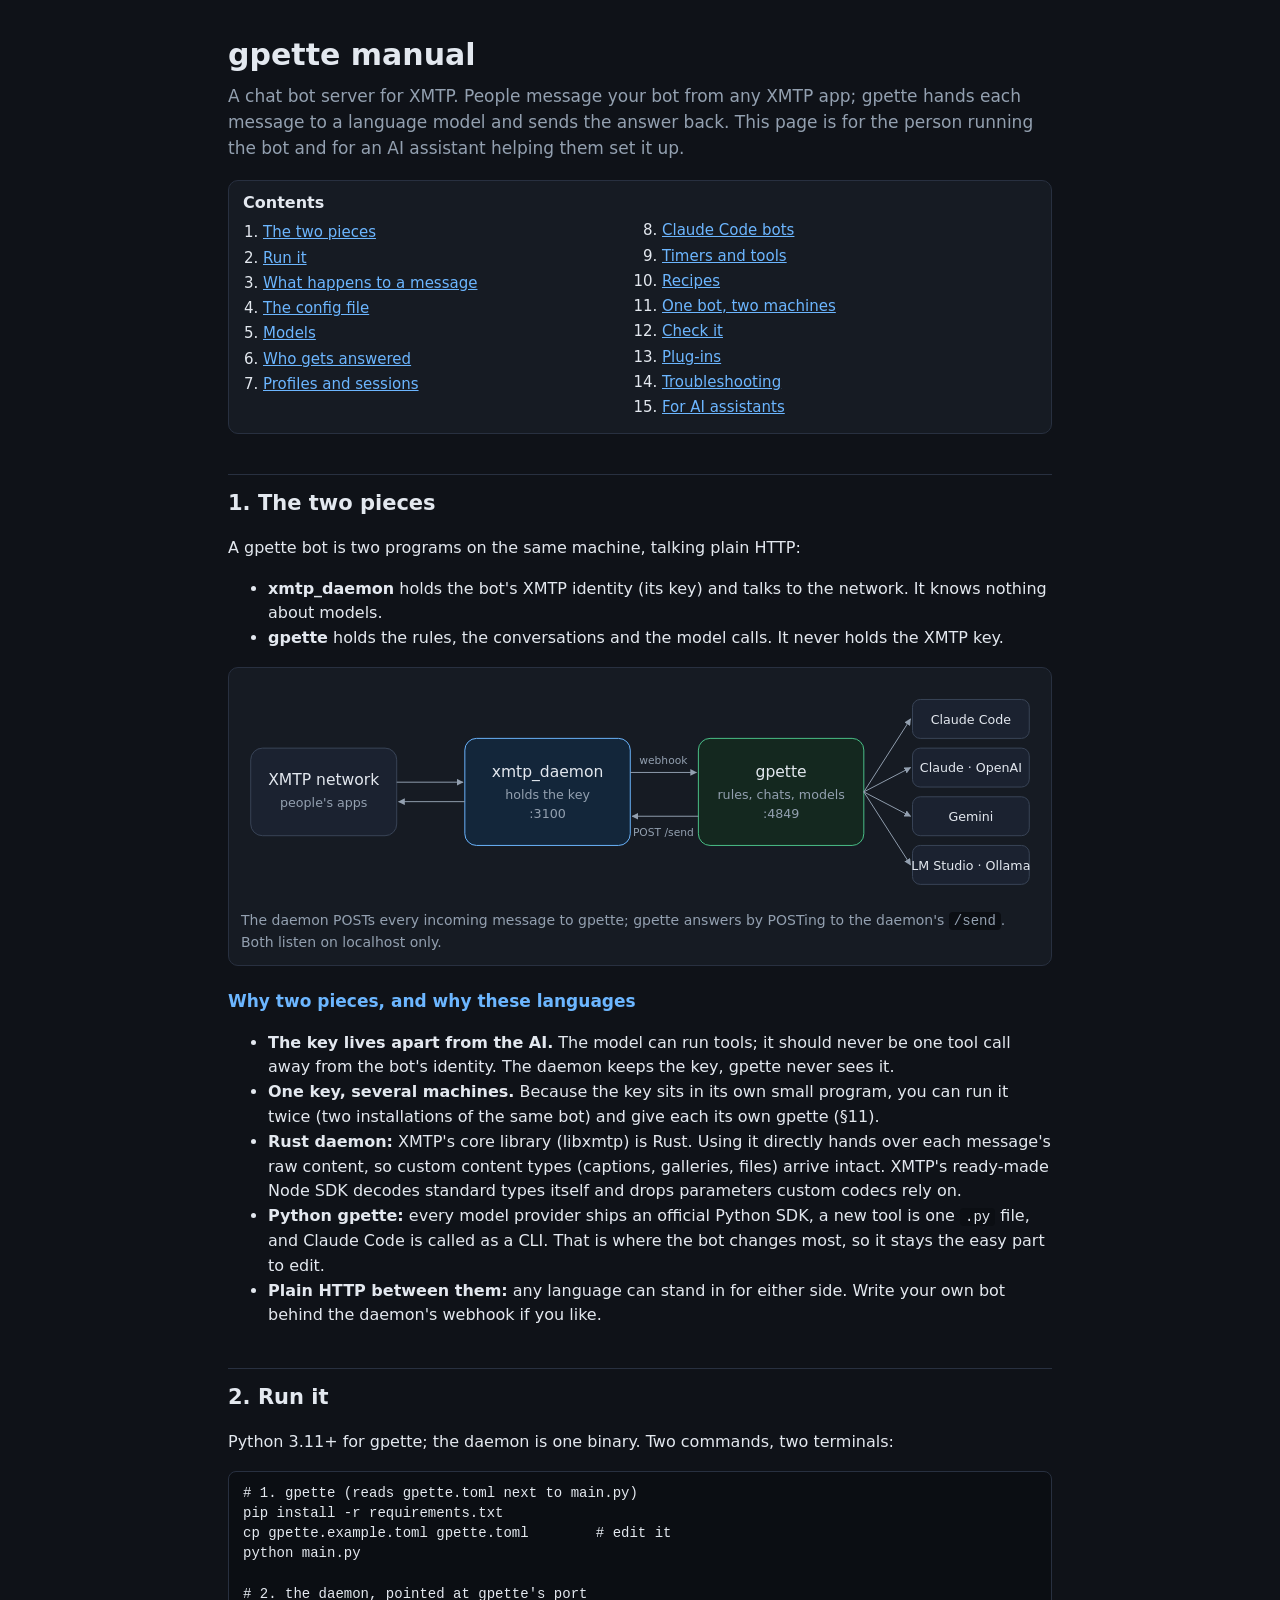
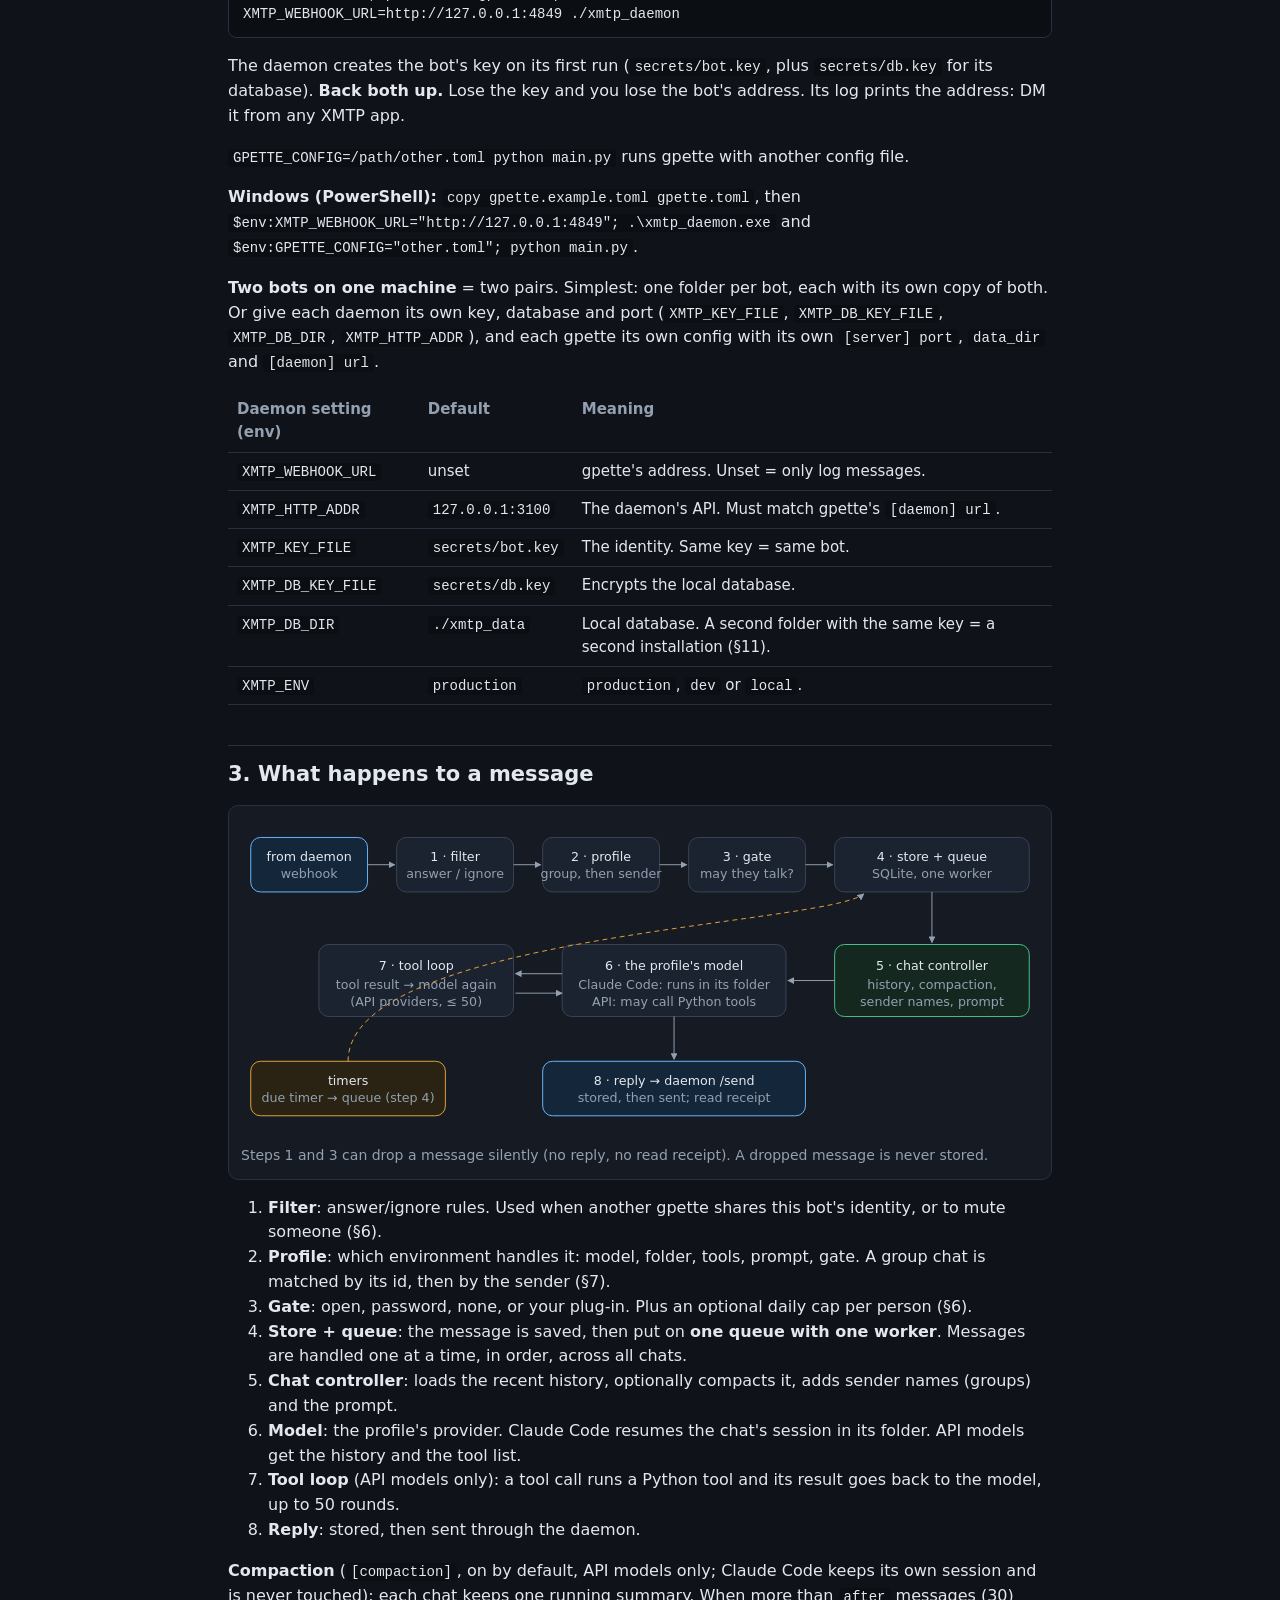
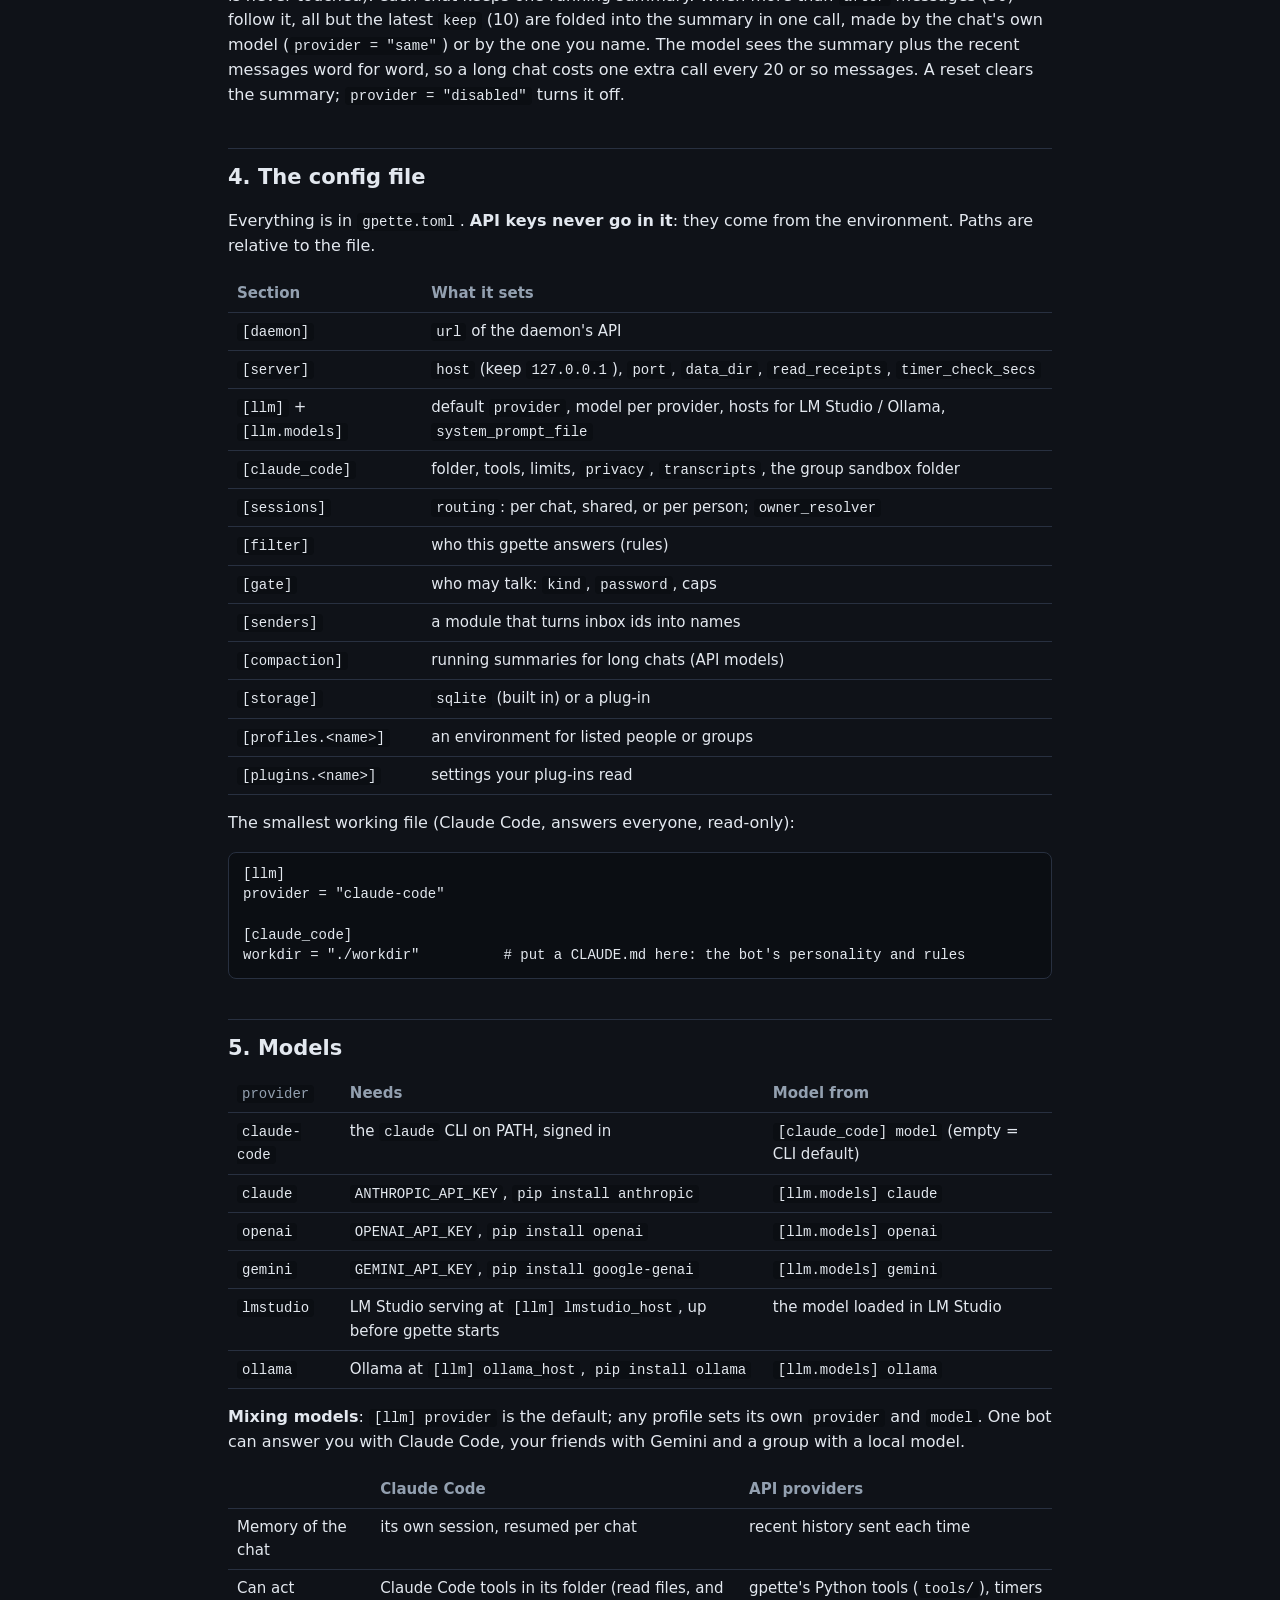
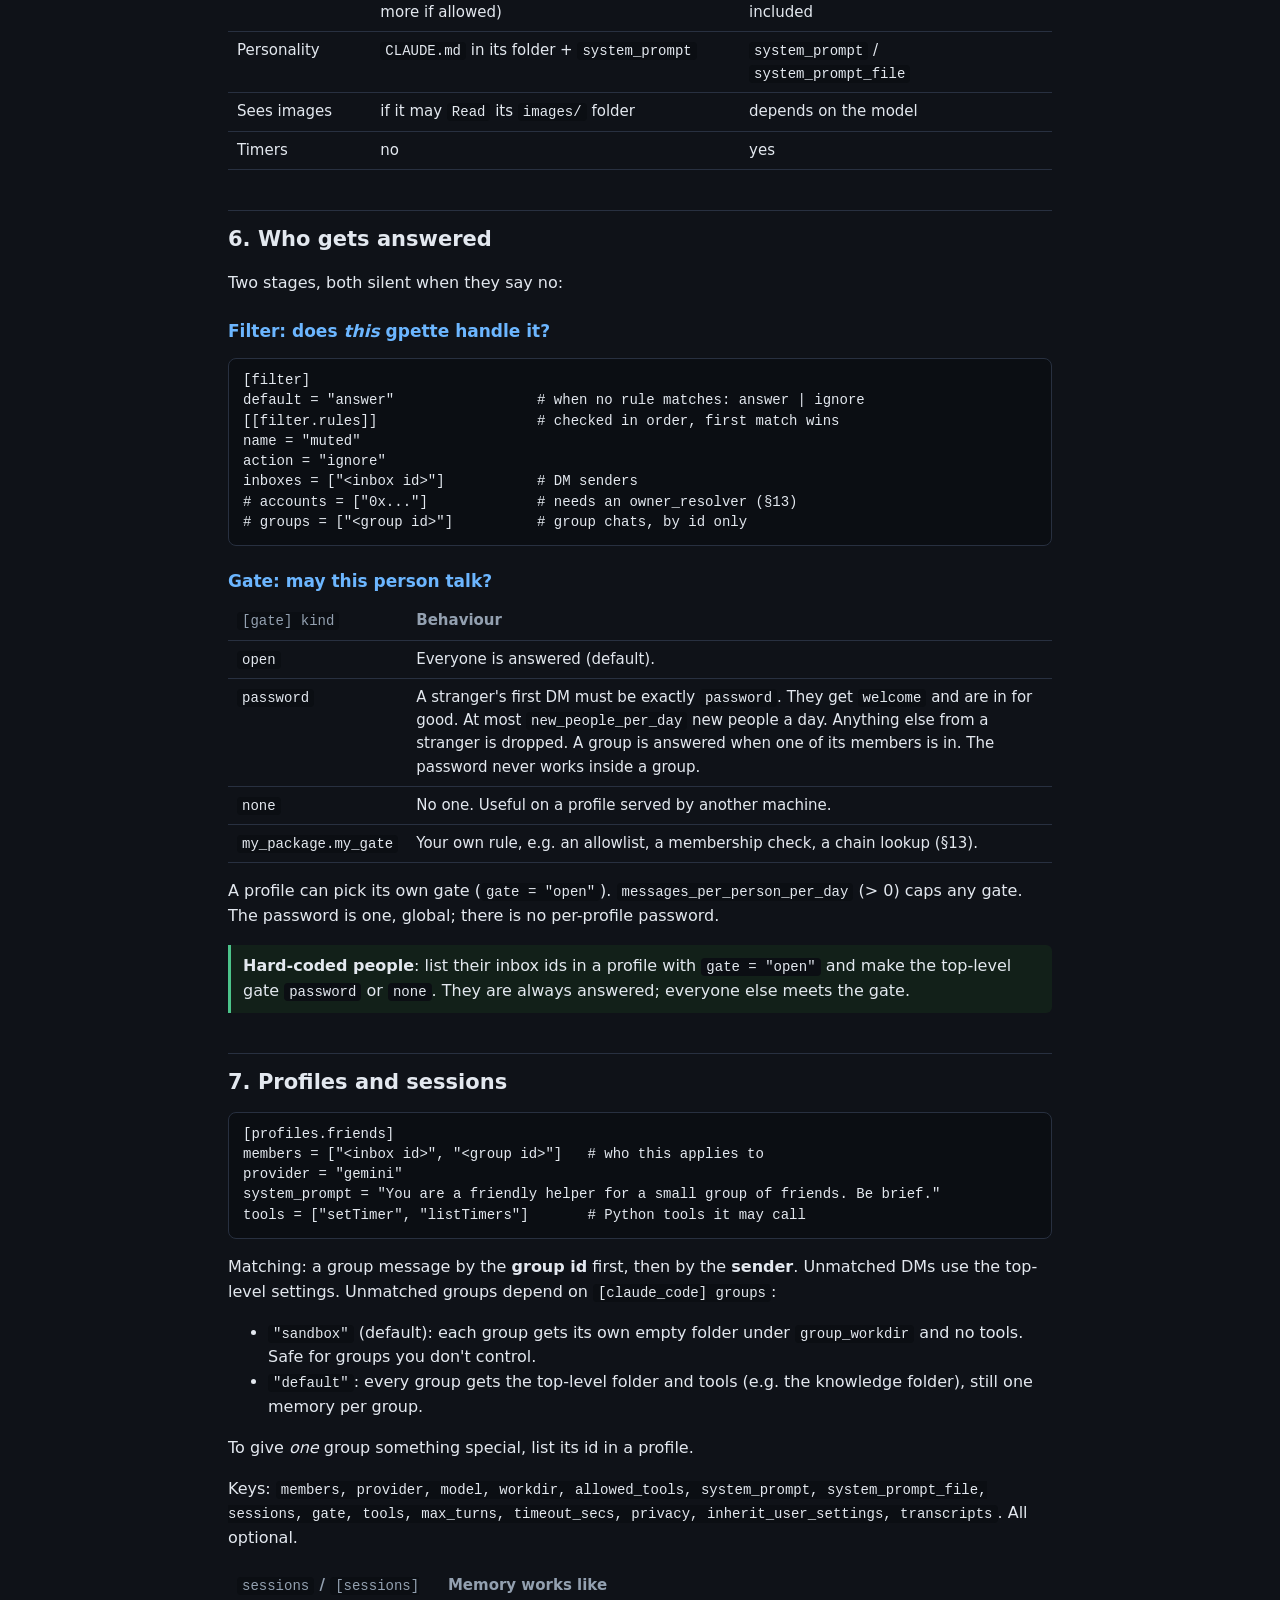
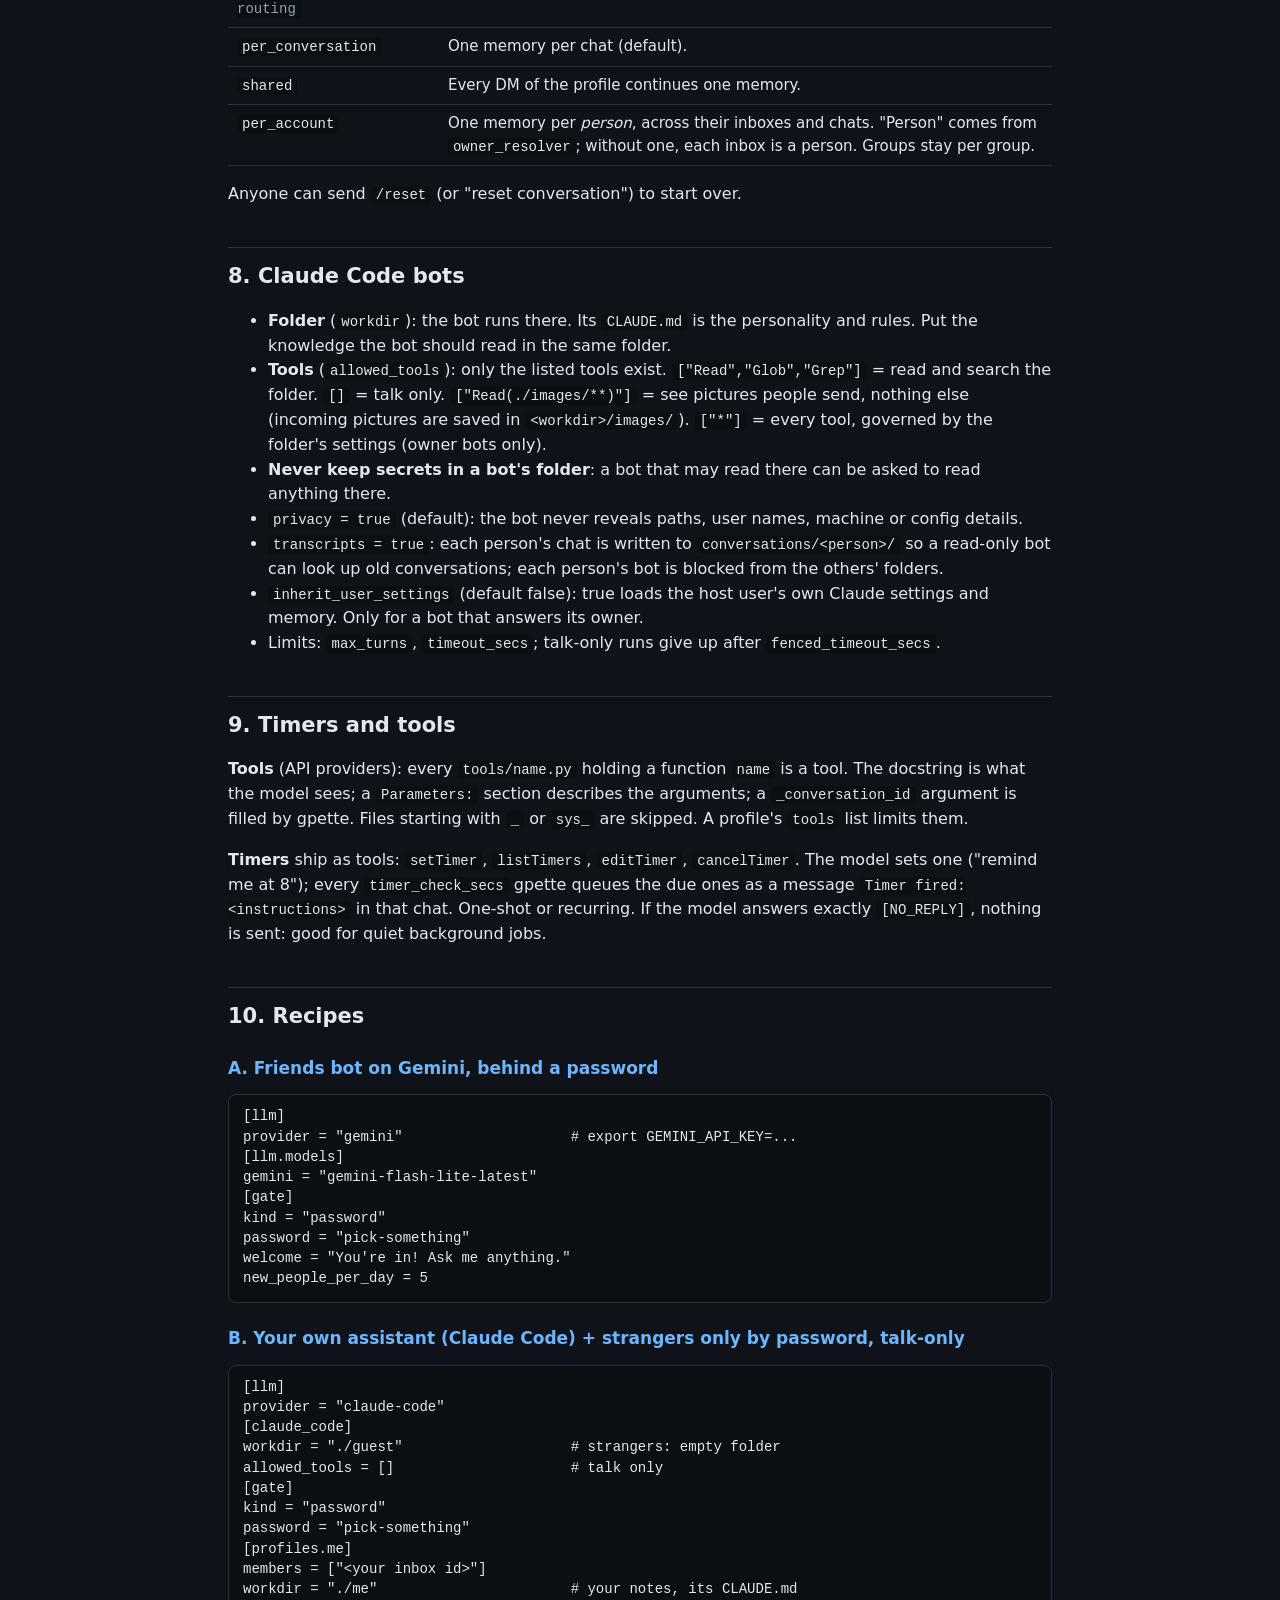
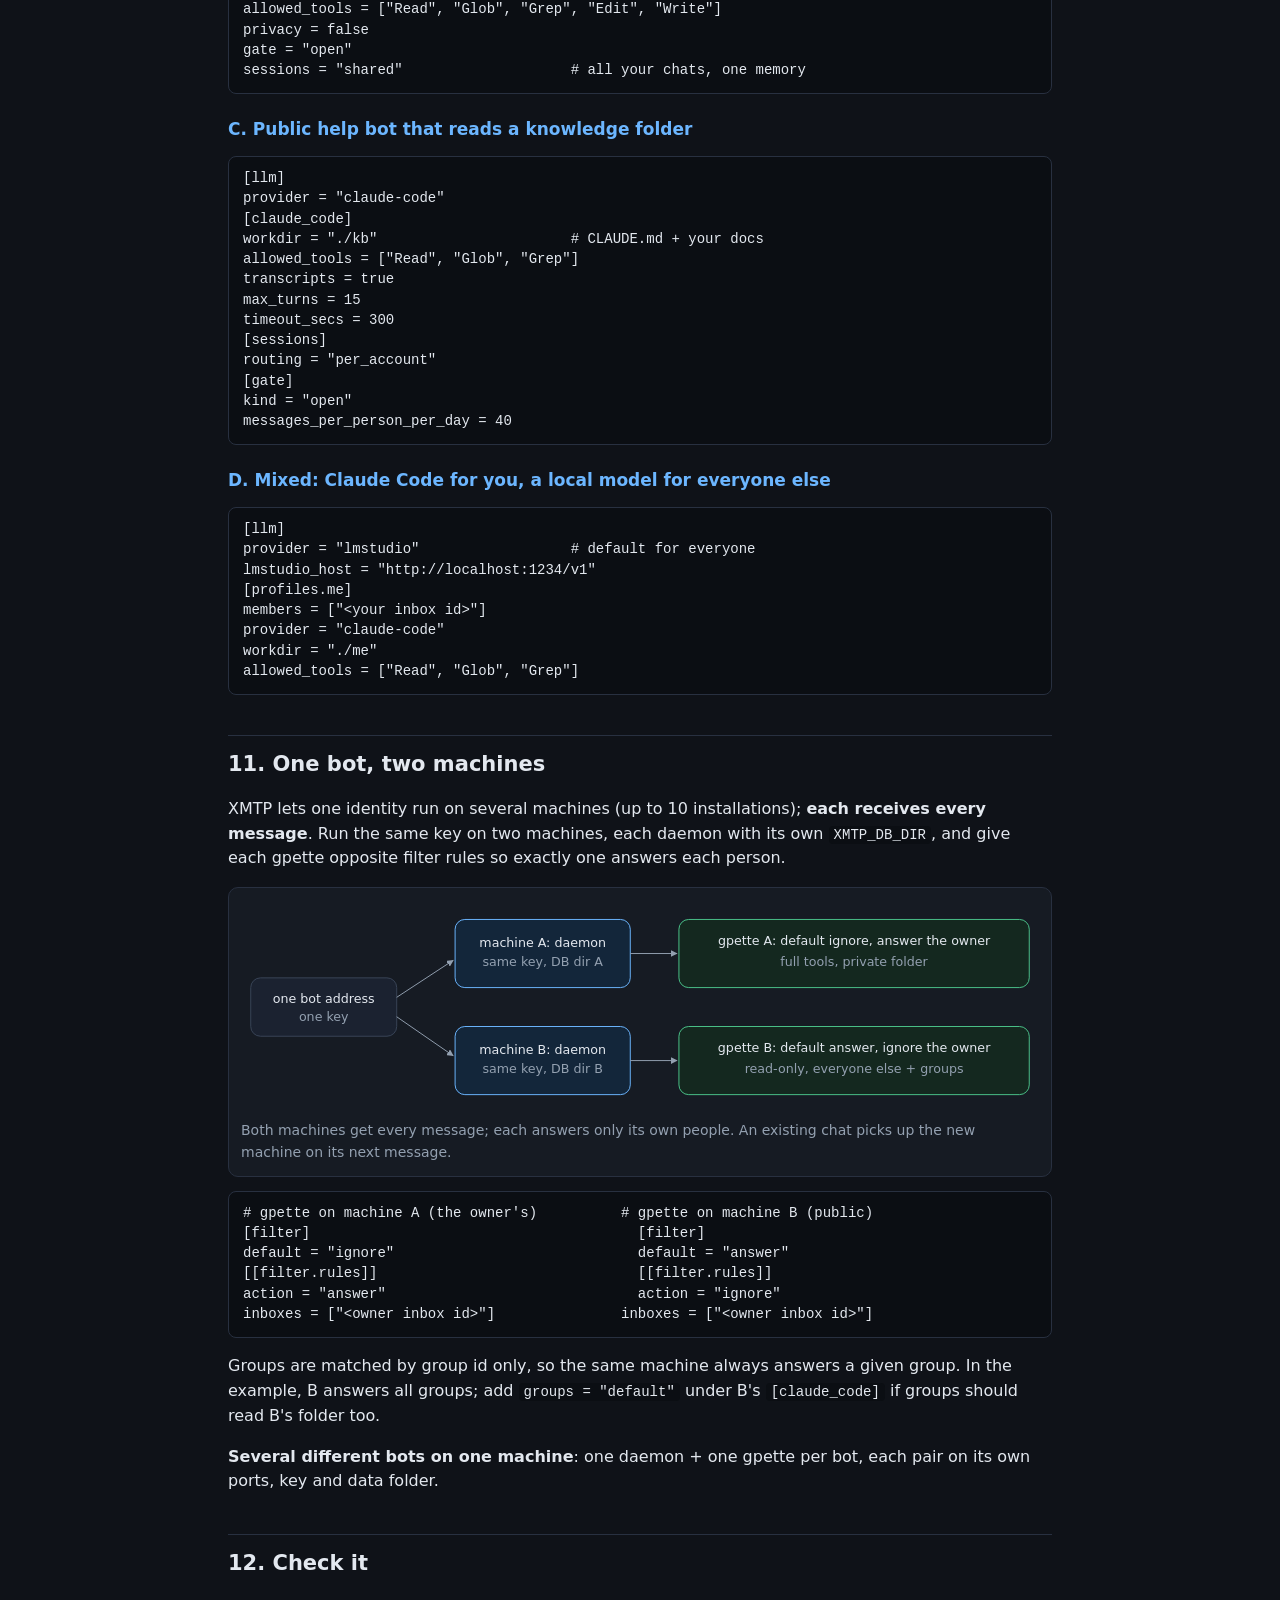
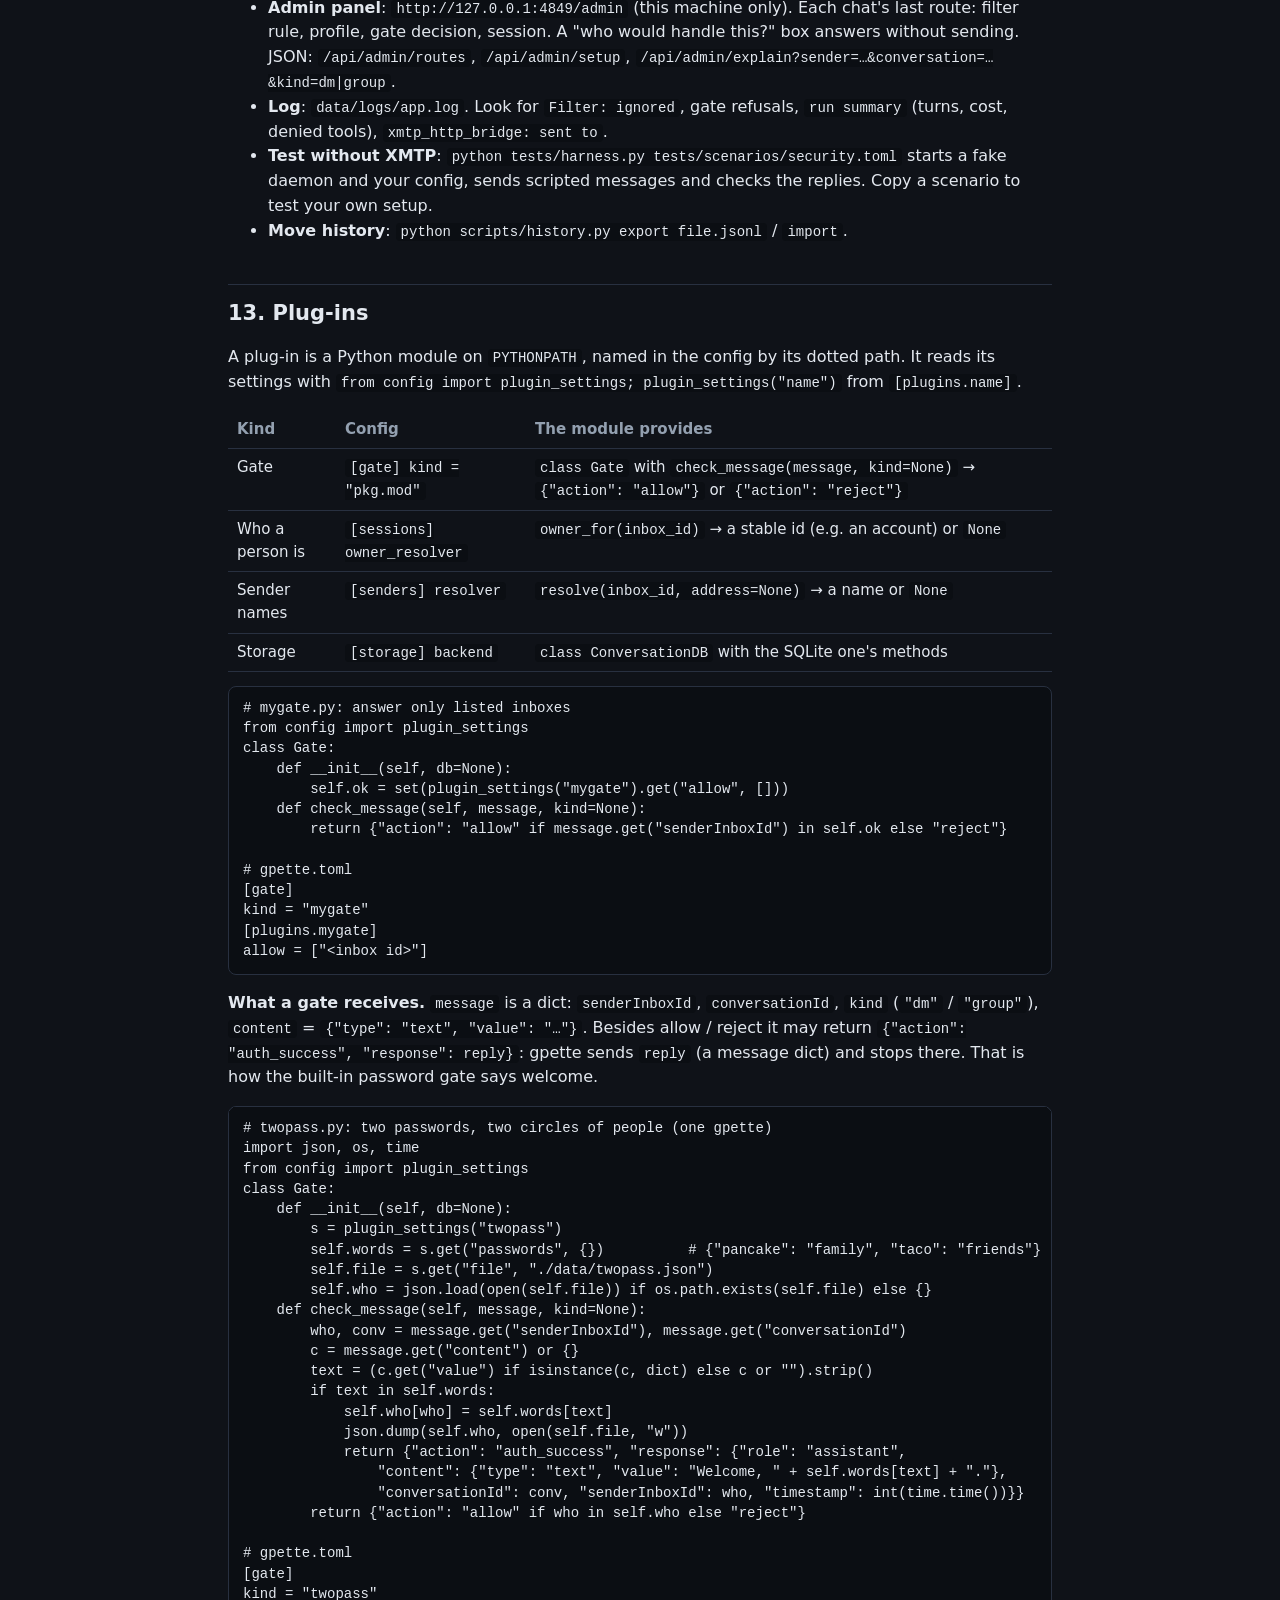
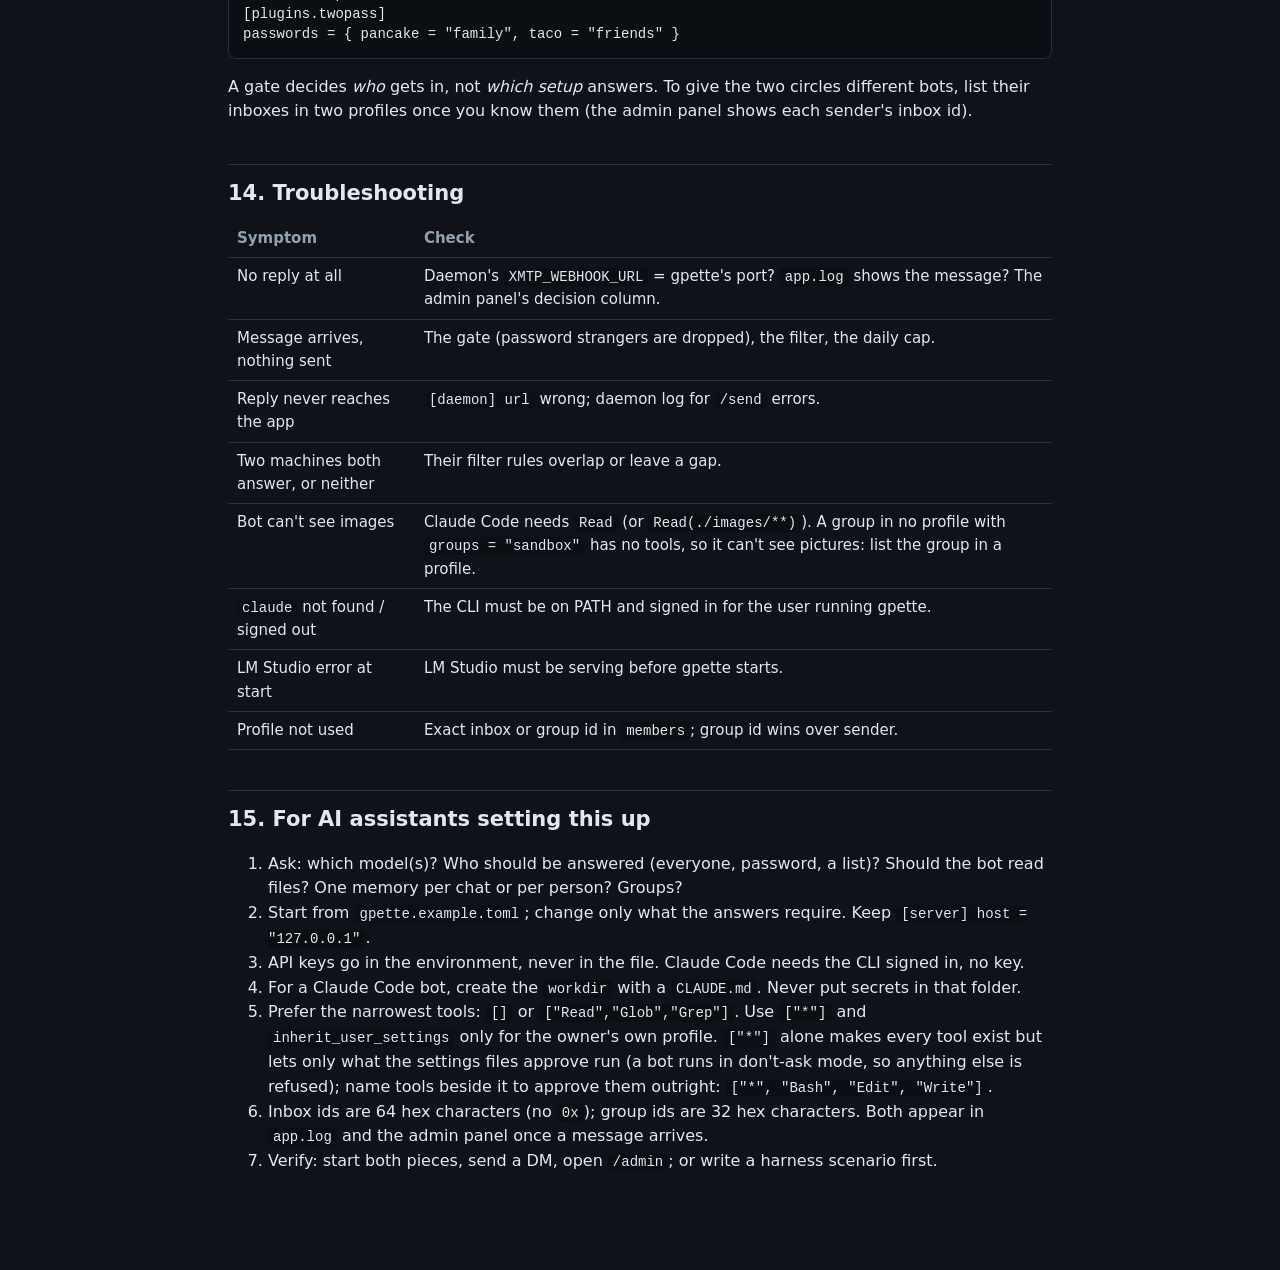
==== docs/manual.html @ 9477297c "Initial public release" ====
<!doctype html>
<html lang="en">
<head>
<meta charset="utf-8">
<meta name="viewport" content="width=device-width, initial-scale=1">
<title>gpette manual</title>
<style>
  :root { --bg:#0f1218; --panel:#161b23; --line:#283040; --text:#e3e8ef; --dim:#93a0b0; --acc:#6cb6ff; --ok:#4cc38a; --warn:#e3a53c; --code:#0b0e13; }
  * { box-sizing: border-box; }
  body { margin:0; background:var(--bg); color:var(--text); font:16px/1.55 system-ui,-apple-system,"Segoe UI",sans-serif; }
  main { max-width: 860px; margin: 0 auto; padding: 24px 18px 80px; }
  h1 { font-size: 30px; margin: 8px 0 4px; }
  h2 { font-size: 21px; margin: 40px 0 10px; padding-top: 12px; border-top: 1px solid var(--line); }
  h3 { font-size: 17px; margin: 22px 0 6px; color: var(--acc); }
  p, li { color: var(--text); }
  .lead { color: var(--dim); font-size: 17px; margin-top: 0; }
  a { color: var(--acc); }
  code { font: 14px ui-monospace, Consolas, monospace; background: var(--code); padding: 1px 5px; border-radius: 4px; }
  pre { background: var(--code); border: 1px solid var(--line); border-radius: 8px; padding: 12px 14px; overflow-x: auto; font: 13.5px/1.5 ui-monospace, Consolas, monospace; }
  pre code { background: none; padding: 0; }
  table { width: 100%; border-collapse: collapse; margin: 8px 0 14px; font-size: 15px; }
  th, td { text-align: left; vertical-align: top; padding: 7px 9px; border-bottom: 1px solid var(--line); }
  th { color: var(--dim); font-weight: 600; }
  .note { border-left: 3px solid var(--warn); background: #1d1a12; padding: 9px 12px; border-radius: 0 6px 6px 0; margin: 12px 0; }
  .tip { border-left: 3px solid var(--ok); background: #122019; padding: 9px 12px; border-radius: 0 6px 6px 0; margin: 12px 0; }
  nav { background: var(--panel); border: 1px solid var(--line); border-radius: 10px; padding: 10px 14px; margin: 18px 0; }
  nav ol { margin: 4px 0; padding-left: 20px; columns: 2; column-gap: 24px; }
  nav li { margin: 2px 0; font-size: 15px; }
  figure { margin: 14px 0; background: var(--panel); border: 1px solid var(--line); border-radius: 10px; padding: 12px; }
  figcaption { color: var(--dim); font-size: 14px; margin-top: 6px; }
  svg { width: 100%; height: auto; display: block; }
  svg text { font-family: system-ui, "Segoe UI", sans-serif; }
  @media (max-width: 640px) { nav ol { columns: 1; } body { font-size: 15.5px; } }
</style>
</head>
<body>
<main>

<h1>gpette manual</h1>
<p class="lead">A chat bot server for XMTP. People message your bot from any XMTP app; gpette hands each message to a language model and sends the answer back. This page is for the person running the bot and for an AI assistant helping them set it up.</p>

<nav><b>Contents</b>
<ol>
  <li><a href="#pieces">The two pieces</a></li>
  <li><a href="#run">Run it</a></li>
  <li><a href="#flow">What happens to a message</a></li>
  <li><a href="#config">The config file</a></li>
  <li><a href="#models">Models</a></li>
  <li><a href="#who">Who gets answered</a></li>
  <li><a href="#profiles">Profiles and sessions</a></li>
  <li><a href="#cc">Claude Code bots</a></li>
  <li><a href="#timers">Timers and tools</a></li>
  <li><a href="#recipes">Recipes</a></li>
  <li><a href="#split">One bot, two machines</a></li>
  <li><a href="#check">Check it</a></li>
  <li><a href="#plugins">Plug-ins</a></li>
  <li><a href="#trouble">Troubleshooting</a></li>
  <li><a href="#ai">For AI assistants</a></li>
</ol></nav>

<h2 id="pieces">1. The two pieces</h2>
<p>A gpette bot is two programs on the same machine, talking plain HTTP:</p>
<ul>
  <li><b>xmtp_daemon</b> holds the bot's XMTP identity (its key) and talks to the network. It knows nothing about models.</li>
  <li><b>gpette</b> holds the rules, the conversations and the model calls. It never holds the XMTP key.</li>
</ul>
<figure>
<svg viewBox="0 0 820 230" role="img" aria-label="XMTP network, xmtp_daemon, gpette, models">
  <defs><marker id="a" viewBox="0 0 10 10" refX="9" refY="5" markerWidth="7" markerHeight="7" orient="auto"><path d="M0,0 L10,5 L0,10 z" fill="#93a0b0"/></marker></defs>
  <rect x="10" y="70" width="150" height="90" rx="12" fill="#1b2230" stroke="#3a4558"/>
  <text x="85" y="108" fill="#e3e8ef" font-size="16" text-anchor="middle">XMTP network</text>
  <text x="85" y="130" fill="#93a0b0" font-size="13" text-anchor="middle">people's apps</text>
  <rect x="230" y="60" width="170" height="110" rx="12" fill="#13263a" stroke="#6cb6ff"/>
  <text x="315" y="100" fill="#e3e8ef" font-size="16" text-anchor="middle">xmtp_daemon</text>
  <text x="315" y="122" fill="#93a0b0" font-size="13" text-anchor="middle">holds the key</text>
  <text x="315" y="142" fill="#93a0b0" font-size="13" text-anchor="middle">:3100</text>
  <rect x="470" y="60" width="170" height="110" rx="12" fill="#14281f" stroke="#4cc38a"/>
  <text x="555" y="100" fill="#e3e8ef" font-size="16" text-anchor="middle">gpette</text>
  <text x="555" y="122" fill="#93a0b0" font-size="13" text-anchor="middle">rules, chats, models</text>
  <text x="555" y="142" fill="#93a0b0" font-size="13" text-anchor="middle">:4849</text>
  <rect x="690" y="20" width="120" height="40" rx="8" fill="#1b2230" stroke="#3a4558"/><text x="750" y="45" fill="#e3e8ef" font-size="13" text-anchor="middle">Claude Code</text>
  <rect x="690" y="70" width="120" height="40" rx="8" fill="#1b2230" stroke="#3a4558"/><text x="750" y="95" fill="#e3e8ef" font-size="13" text-anchor="middle">Claude · OpenAI</text>
  <rect x="690" y="120" width="120" height="40" rx="8" fill="#1b2230" stroke="#3a4558"/><text x="750" y="145" fill="#e3e8ef" font-size="13" text-anchor="middle">Gemini</text>
  <rect x="690" y="170" width="120" height="40" rx="8" fill="#1b2230" stroke="#3a4558"/><text x="750" y="195" fill="#e3e8ef" font-size="13" text-anchor="middle">LM Studio · Ollama</text>
  <line x1="160" y1="105" x2="228" y2="105" stroke="#93a0b0" marker-end="url(#a)"/>
  <line x1="230" y1="125" x2="162" y2="125" stroke="#93a0b0" marker-end="url(#a)"/>
  <line x1="400" y1="95" x2="468" y2="95" stroke="#93a0b0" marker-end="url(#a)"/>
  <text x="434" y="86" fill="#93a0b0" font-size="11" text-anchor="middle">webhook</text>
  <line x1="470" y1="140" x2="402" y2="140" stroke="#93a0b0" marker-end="url(#a)"/>
  <text x="434" y="160" fill="#93a0b0" font-size="11" text-anchor="middle">POST /send</text>
  <line x1="640" y1="115" x2="688" y2="40" stroke="#93a0b0" marker-end="url(#a)"/>
  <line x1="640" y1="115" x2="688" y2="90" stroke="#93a0b0" marker-end="url(#a)"/>
  <line x1="640" y1="115" x2="688" y2="140" stroke="#93a0b0" marker-end="url(#a)"/>
  <line x1="640" y1="115" x2="688" y2="190" stroke="#93a0b0" marker-end="url(#a)"/>
</svg>
<figcaption>The daemon POSTs every incoming message to gpette; gpette answers by POSTing to the daemon's <code>/send</code>. Both listen on localhost only.</figcaption>
</figure>

<h3>Why two pieces, and why these languages</h3>
<ul>
  <li><b>The key lives apart from the AI.</b> The model can run tools; it should never be one tool call away from the bot's identity. The daemon keeps the key, gpette never sees it.</li>
  <li><b>One key, several machines.</b> Because the key sits in its own small program, you can run it twice (two installations of the same bot) and give each its own gpette (§11).</li>
  <li><b>Rust daemon:</b> XMTP's core library (libxmtp) is Rust. Using it directly hands over each message's raw content, so custom content types (captions, galleries, files) arrive intact. XMTP's ready-made Node SDK decodes standard types itself and drops parameters custom codecs rely on.</li>
  <li><b>Python gpette:</b> every model provider ships an official Python SDK, a new tool is one <code>.py</code> file, and Claude Code is called as a CLI. That is where the bot changes most, so it stays the easy part to edit.</li>
  <li><b>Plain HTTP between them:</b> any language can stand in for either side. Write your own bot behind the daemon's webhook if you like.</li>
</ul>

<h2 id="run">2. Run it</h2>
<p>Python 3.11+ for gpette; the daemon is one binary. Two commands, two terminals:</p>
<pre><code># 1. gpette (reads gpette.toml next to main.py)
pip install -r requirements.txt
cp gpette.example.toml gpette.toml        # edit it
python main.py

# 2. the daemon, pointed at gpette's port
XMTP_WEBHOOK_URL=http://127.0.0.1:4849 ./xmtp_daemon</code></pre>
<p>The daemon creates the bot's key on its first run (<code>secrets/bot.key</code>, plus <code>secrets/db.key</code> for its database). <b>Back both up.</b> Lose the key and you lose the bot's address. Its log prints the address: DM it from any XMTP app.</p>
<p><code>GPETTE_CONFIG=/path/other.toml python main.py</code> runs gpette with another config file.</p>
<p><b>Windows (PowerShell):</b> <code>copy gpette.example.toml gpette.toml</code>, then <code>$env:XMTP_WEBHOOK_URL="http://127.0.0.1:4849"; .\xmtp_daemon.exe</code> and <code>$env:GPETTE_CONFIG="other.toml"; python main.py</code>.</p>
<p><b>Two bots on one machine</b> = two pairs. Simplest: one folder per bot, each with its own copy of both. Or give each daemon its own key, database and port (<code>XMTP_KEY_FILE</code>, <code>XMTP_DB_KEY_FILE</code>, <code>XMTP_DB_DIR</code>, <code>XMTP_HTTP_ADDR</code>), and each gpette its own config with its own <code>[server] port</code>, <code>data_dir</code> and <code>[daemon] url</code>.</p>

<table>
<tr><th>Daemon setting (env)</th><th>Default</th><th>Meaning</th></tr>
<tr><td><code>XMTP_WEBHOOK_URL</code></td><td>unset</td><td>gpette's address. Unset = only log messages.</td></tr>
<tr><td><code>XMTP_HTTP_ADDR</code></td><td><code>127.0.0.1:3100</code></td><td>The daemon's API. Must match gpette's <code>[daemon] url</code>.</td></tr>
<tr><td><code>XMTP_KEY_FILE</code></td><td><code>secrets/bot.key</code></td><td>The identity. Same key = same bot.</td></tr>
<tr><td><code>XMTP_DB_KEY_FILE</code></td><td><code>secrets/db.key</code></td><td>Encrypts the local database.</td></tr>
<tr><td><code>XMTP_DB_DIR</code></td><td><code>./xmtp_data</code></td><td>Local database. A second folder with the same key = a second installation (§11).</td></tr>
<tr><td><code>XMTP_ENV</code></td><td><code>production</code></td><td><code>production</code>, <code>dev</code> or <code>local</code>.</td></tr>
</table>

<h2 id="flow">3. What happens to a message</h2>
<figure>
<svg viewBox="0 0 820 330" role="img" aria-label="Message pipeline inside gpette">
  <defs><marker id="b" viewBox="0 0 10 10" refX="9" refY="5" markerWidth="7" markerHeight="7" orient="auto"><path d="M0,0 L10,5 L0,10 z" fill="#93a0b0"/></marker></defs>
  <g font-size="13" text-anchor="middle">
    <rect x="10" y="20" width="120" height="56" rx="10" fill="#13263a" stroke="#6cb6ff"/><text x="70" y="44" fill="#e3e8ef">from daemon</text><text x="70" y="62" fill="#93a0b0">webhook</text>
    <rect x="160" y="20" width="120" height="56" rx="10" fill="#1b2230" stroke="#3a4558"/><text x="220" y="44" fill="#e3e8ef">1 · filter</text><text x="220" y="62" fill="#93a0b0">answer / ignore</text>
    <rect x="310" y="20" width="120" height="56" rx="10" fill="#1b2230" stroke="#3a4558"/><text x="370" y="44" fill="#e3e8ef">2 · profile</text><text x="370" y="62" fill="#93a0b0">group, then sender</text>
    <rect x="460" y="20" width="120" height="56" rx="10" fill="#1b2230" stroke="#3a4558"/><text x="520" y="44" fill="#e3e8ef">3 · gate</text><text x="520" y="62" fill="#93a0b0">may they talk?</text>
    <rect x="610" y="20" width="200" height="56" rx="10" fill="#1b2230" stroke="#3a4558"/><text x="710" y="44" fill="#e3e8ef">4 · store + queue</text><text x="710" y="62" fill="#93a0b0">SQLite, one worker</text>
    <rect x="610" y="130" width="200" height="74" rx="10" fill="#14281f" stroke="#4cc38a"/><text x="710" y="156" fill="#e3e8ef">5 · chat controller</text><text x="710" y="176" fill="#93a0b0">history, compaction,</text><text x="710" y="193" fill="#93a0b0">sender names, prompt</text>
    <rect x="330" y="130" width="230" height="74" rx="10" fill="#1b2230" stroke="#3a4558"/><text x="445" y="156" fill="#e3e8ef">6 · the profile's model</text><text x="445" y="176" fill="#93a0b0">Claude Code: runs in its folder</text><text x="445" y="193" fill="#93a0b0">API: may call Python tools</text>
    <rect x="80" y="130" width="200" height="74" rx="10" fill="#1b2230" stroke="#3a4558"/><text x="180" y="156" fill="#e3e8ef">7 · tool loop</text><text x="180" y="176" fill="#93a0b0">tool result → model again</text><text x="180" y="193" fill="#93a0b0">(API providers, ≤ 50)</text>
    <rect x="310" y="250" width="270" height="56" rx="10" fill="#13263a" stroke="#6cb6ff"/><text x="445" y="274" fill="#e3e8ef">8 · reply → daemon /send</text><text x="445" y="292" fill="#93a0b0">stored, then sent; read receipt</text>
    <rect x="10" y="250" width="200" height="56" rx="10" fill="#2a2213" stroke="#e3a53c"/><text x="110" y="274" fill="#e3e8ef">timers</text><text x="110" y="292" fill="#93a0b0">due timer → queue (step 4)</text>
  </g>
  <line x1="130" y1="48" x2="158" y2="48" stroke="#93a0b0" marker-end="url(#b)"/>
  <line x1="280" y1="48" x2="308" y2="48" stroke="#93a0b0" marker-end="url(#b)"/>
  <line x1="430" y1="48" x2="458" y2="48" stroke="#93a0b0" marker-end="url(#b)"/>
  <line x1="580" y1="48" x2="608" y2="48" stroke="#93a0b0" marker-end="url(#b)"/>
  <line x1="710" y1="76" x2="710" y2="128" stroke="#93a0b0" marker-end="url(#b)"/>
  <line x1="610" y1="167" x2="562" y2="167" stroke="#93a0b0" marker-end="url(#b)"/>
  <line x1="330" y1="160" x2="282" y2="160" stroke="#93a0b0" marker-end="url(#b)"/>
  <line x1="282" y1="180" x2="330" y2="180" stroke="#93a0b0" marker-end="url(#b)"/>
  <line x1="445" y1="204" x2="445" y2="248" stroke="#93a0b0" marker-end="url(#b)"/>
  <path d="M110,250 C110,120 600,110 640,78" fill="none" stroke="#e3a53c" stroke-dasharray="5 4" marker-end="url(#b)"/>
</svg>
<figcaption>Steps 1 and 3 can drop a message silently (no reply, no read receipt). A dropped message is never stored.</figcaption>
</figure>
<ol>
  <li><b>Filter</b>: answer/ignore rules. Used when another gpette shares this bot's identity, or to mute someone (§6).</li>
  <li><b>Profile</b>: which environment handles it: model, folder, tools, prompt, gate. A group chat is matched by its id, then by the sender (§7).</li>
  <li><b>Gate</b>: open, password, none, or your plug-in. Plus an optional daily cap per person (§6).</li>
  <li><b>Store + queue</b>: the message is saved, then put on <b>one queue with one worker</b>. Messages are handled one at a time, in order, across all chats.</li>
  <li><b>Chat controller</b>: loads the recent history, optionally compacts it, adds sender names (groups) and the prompt.</li>
  <li><b>Model</b>: the profile's provider. Claude Code resumes the chat's session in its folder. API models get the history and the tool list.</li>
  <li><b>Tool loop</b> (API models only): a tool call runs a Python tool and its result goes back to the model, up to 50 rounds.</li>
  <li><b>Reply</b>: stored, then sent through the daemon.</li>
</ol>
<p><b>Compaction</b> (<code>[compaction]</code>, on by default, API models only; Claude Code keeps its own session and is never touched): each chat keeps one running summary. When more than <code>after</code> messages (30) follow it, all but the latest <code>keep</code> (10) are folded into the summary in one call, made by the chat's own model (<code>provider = "same"</code>) or by the one you name. The model sees the summary plus the recent messages word for word, so a long chat costs one extra call every 20 or so messages. A reset clears the summary; <code>provider = "disabled"</code> turns it off.</p>

<h2 id="config">4. The config file</h2>
<p>Everything is in <code>gpette.toml</code>. <b>API keys never go in it</b>: they come from the environment. Paths are relative to the file.</p>
<table>
<tr><th>Section</th><th>What it sets</th></tr>
<tr><td><code>[daemon]</code></td><td><code>url</code> of the daemon's API</td></tr>
<tr><td><code>[server]</code></td><td><code>host</code> (keep <code>127.0.0.1</code>), <code>port</code>, <code>data_dir</code>, <code>read_receipts</code>, <code>timer_check_secs</code></td></tr>
<tr><td><code>[llm]</code> + <code>[llm.models]</code></td><td>default <code>provider</code>, model per provider, hosts for LM Studio / Ollama, <code>system_prompt_file</code></td></tr>
<tr><td><code>[claude_code]</code></td><td>folder, tools, limits, <code>privacy</code>, <code>transcripts</code>, the group sandbox folder</td></tr>
<tr><td><code>[sessions]</code></td><td><code>routing</code>: per chat, shared, or per person; <code>owner_resolver</code></td></tr>
<tr><td><code>[filter]</code></td><td>who this gpette answers (rules)</td></tr>
<tr><td><code>[gate]</code></td><td>who may talk: <code>kind</code>, <code>password</code>, caps</td></tr>
<tr><td><code>[senders]</code></td><td>a module that turns inbox ids into names</td></tr>
<tr><td><code>[compaction]</code></td><td>running summaries for long chats (API models)</td></tr>
<tr><td><code>[storage]</code></td><td><code>sqlite</code> (built in) or a plug-in</td></tr>
<tr><td><code>[profiles.&lt;name&gt;]</code></td><td>an environment for listed people or groups</td></tr>
<tr><td><code>[plugins.&lt;name&gt;]</code></td><td>settings your plug-ins read</td></tr>
</table>
<p>The smallest working file (Claude Code, answers everyone, read-only):</p>
<pre><code>[llm]
provider = "claude-code"

[claude_code]
workdir = "./workdir"          # put a CLAUDE.md here: the bot's personality and rules</code></pre>

<h2 id="models">5. Models</h2>
<table>
<tr><th><code>provider</code></th><th>Needs</th><th>Model from</th></tr>
<tr><td><code>claude-code</code></td><td>the <code>claude</code> CLI on PATH, signed in</td><td><code>[claude_code] model</code> (empty = CLI default)</td></tr>
<tr><td><code>claude</code></td><td><code>ANTHROPIC_API_KEY</code>, <code>pip install anthropic</code></td><td><code>[llm.models] claude</code></td></tr>
<tr><td><code>openai</code></td><td><code>OPENAI_API_KEY</code>, <code>pip install openai</code></td><td><code>[llm.models] openai</code></td></tr>
<tr><td><code>gemini</code></td><td><code>GEMINI_API_KEY</code>, <code>pip install google-genai</code></td><td><code>[llm.models] gemini</code></td></tr>
<tr><td><code>lmstudio</code></td><td>LM Studio serving at <code>[llm] lmstudio_host</code>, up before gpette starts</td><td>the model loaded in LM Studio</td></tr>
<tr><td><code>ollama</code></td><td>Ollama at <code>[llm] ollama_host</code>, <code>pip install ollama</code></td><td><code>[llm.models] ollama</code></td></tr>
</table>
<p><b>Mixing models</b>: <code>[llm] provider</code> is the default; any profile sets its own <code>provider</code> and <code>model</code>. One bot can answer you with Claude Code, your friends with Gemini and a group with a local model.</p>
<table>
<tr><th></th><th>Claude Code</th><th>API providers</th></tr>
<tr><td>Memory of the chat</td><td>its own session, resumed per chat</td><td>recent history sent each time</td></tr>
<tr><td>Can act</td><td>Claude Code tools in its folder (read files, and more if allowed)</td><td>gpette's Python tools (<code>tools/</code>), timers included</td></tr>
<tr><td>Personality</td><td><code>CLAUDE.md</code> in its folder + <code>system_prompt</code></td><td><code>system_prompt</code> / <code>system_prompt_file</code></td></tr>
<tr><td>Sees images</td><td>if it may <code>Read</code> its <code>images/</code> folder</td><td>depends on the model</td></tr>
<tr><td>Timers</td><td>no</td><td>yes</td></tr>
</table>

<h2 id="who">6. Who gets answered</h2>
<p>Two stages, both silent when they say no:</p>
<h3>Filter: does <i>this</i> gpette handle it?</h3>
<pre><code>[filter]
default = "answer"                 # when no rule matches: answer | ignore
[[filter.rules]]                   # checked in order, first match wins
name = "muted"
action = "ignore"
inboxes = ["&lt;inbox id&gt;"]           # DM senders
# accounts = ["0x..."]             # needs an owner_resolver (§13)
# groups = ["&lt;group id&gt;"]          # group chats, by id only</code></pre>
<h3>Gate: may this person talk?</h3>
<table>
<tr><th><code>[gate] kind</code></th><th>Behaviour</th></tr>
<tr><td><code>open</code></td><td>Everyone is answered (default).</td></tr>
<tr><td><code>password</code></td><td>A stranger's first DM must be exactly <code>password</code>. They get <code>welcome</code> and are in for good. At most <code>new_people_per_day</code> new people a day. Anything else from a stranger is dropped. A group is answered when one of its members is in. The password never works inside a group.</td></tr>
<tr><td><code>none</code></td><td>No one. Useful on a profile served by another machine.</td></tr>
<tr><td><code>my_package.my_gate</code></td><td>Your own rule, e.g. an allowlist, a membership check, a chain lookup (§13).</td></tr>
</table>
<p>A profile can pick its own gate (<code>gate = "open"</code>). <code>messages_per_person_per_day</code> (> 0) caps any gate. The password is one, global; there is no per-profile password.</p>
<div class="tip"><b>Hard-coded people</b>: list their inbox ids in a profile with <code>gate = "open"</code> and make the top-level gate <code>password</code> or <code>none</code>. They are always answered; everyone else meets the gate.</div>

<h2 id="profiles">7. Profiles and sessions</h2>
<pre><code>[profiles.friends]
members = ["&lt;inbox id&gt;", "&lt;group id&gt;"]   # who this applies to
provider = "gemini"
system_prompt = "You are a friendly helper for a small group of friends. Be brief."
tools = ["setTimer", "listTimers"]       # Python tools it may call</code></pre>
<p>Matching: a group message by the <b>group id</b> first, then by the <b>sender</b>. Unmatched DMs use the top-level settings. Unmatched groups depend on <code>[claude_code] groups</code>:</p>
<ul>
  <li><code>"sandbox"</code> (default): each group gets its own empty folder under <code>group_workdir</code> and no tools. Safe for groups you don't control.</li>
  <li><code>"default"</code>: every group gets the top-level folder and tools (e.g. the knowledge folder), still one memory per group.</li>
</ul>
<p>To give <i>one</i> group something special, list its id in a profile.</p>
<p>Keys: <code>members, provider, model, workdir, allowed_tools, system_prompt, system_prompt_file, sessions, gate, tools, max_turns, timeout_secs, privacy, inherit_user_settings, transcripts</code>. All optional.</p>
<table>
<tr><th><code>sessions</code> / <code>[sessions] routing</code></th><th>Memory works like</th></tr>
<tr><td><code>per_conversation</code></td><td>One memory per chat (default).</td></tr>
<tr><td><code>shared</code></td><td>Every DM of the profile continues one memory.</td></tr>
<tr><td><code>per_account</code></td><td>One memory per <i>person</i>, across their inboxes and chats. "Person" comes from <code>owner_resolver</code>; without one, each inbox is a person. Groups stay per group.</td></tr>
</table>
<p>Anyone can send <code>/reset</code> (or "reset conversation") to start over.</p>

<h2 id="cc">8. Claude Code bots</h2>
<ul>
  <li><b>Folder</b> (<code>workdir</code>): the bot runs there. Its <code>CLAUDE.md</code> is the personality and rules. Put the knowledge the bot should read in the same folder.</li>
  <li><b>Tools</b> (<code>allowed_tools</code>): only the listed tools exist. <code>["Read","Glob","Grep"]</code> = read and search the folder. <code>[]</code> = talk only. <code>["Read(./images/**)"]</code> = see pictures people send, nothing else (incoming pictures are saved in <code>&lt;workdir&gt;/images/</code>). <code>["*"]</code> = every tool, governed by the folder's settings (owner bots only).</li>
  <li><b>Never keep secrets in a bot's folder</b>: a bot that may read there can be asked to read anything there.</li>
  <li><b><code>privacy = true</code></b> (default): the bot never reveals paths, user names, machine or config details.</li>
  <li><b><code>transcripts = true</code></b>: each person's chat is written to <code>conversations/&lt;person&gt;/</code> so a read-only bot can look up old conversations; each person's bot is blocked from the others' folders.</li>
  <li><b><code>inherit_user_settings</code></b> (default false): true loads the host user's own Claude settings and memory. Only for a bot that answers its owner.</li>
  <li>Limits: <code>max_turns</code>, <code>timeout_secs</code>; talk-only runs give up after <code>fenced_timeout_secs</code>.</li>
</ul>

<h2 id="timers">9. Timers and tools</h2>
<p><b>Tools</b> (API providers): every <code>tools/name.py</code> holding a function <code>name</code> is a tool. The docstring is what the model sees; a <code>Parameters:</code> section describes the arguments; a <code>_conversation_id</code> argument is filled by gpette. Files starting with <code>_</code> or <code>sys_</code> are skipped. A profile's <code>tools</code> list limits them.</p>
<p><b>Timers</b> ship as tools: <code>setTimer</code>, <code>listTimers</code>, <code>editTimer</code>, <code>cancelTimer</code>. The model sets one ("remind me at 8"); every <code>timer_check_secs</code> gpette queues the due ones as a message <code>Timer fired: &lt;instructions&gt;</code> in that chat. One-shot or recurring. If the model answers exactly <code>[NO_REPLY]</code>, nothing is sent: good for quiet background jobs.</p>

<h2 id="recipes">10. Recipes</h2>
<h3>A. Friends bot on Gemini, behind a password</h3>
<pre><code>[llm]
provider = "gemini"                    # export GEMINI_API_KEY=...
[llm.models]
gemini = "gemini-flash-lite-latest"
[gate]
kind = "password"
password = "pick-something"
welcome = "You're in! Ask me anything."
new_people_per_day = 5</code></pre>

<h3>B. Your own assistant (Claude Code) + strangers only by password, talk-only</h3>
<pre><code>[llm]
provider = "claude-code"
[claude_code]
workdir = "./guest"                    # strangers: empty folder
allowed_tools = []                     # talk only
[gate]
kind = "password"
password = "pick-something"
[profiles.me]
members = ["&lt;your inbox id&gt;"]
workdir = "./me"                       # your notes, its CLAUDE.md
allowed_tools = ["Read", "Glob", "Grep", "Edit", "Write"]
privacy = false
gate = "open"
sessions = "shared"                    # all your chats, one memory</code></pre>

<h3>C. Public help bot that reads a knowledge folder</h3>
<pre><code>[llm]
provider = "claude-code"
[claude_code]
workdir = "./kb"                       # CLAUDE.md + your docs
allowed_tools = ["Read", "Glob", "Grep"]
transcripts = true
max_turns = 15
timeout_secs = 300
[sessions]
routing = "per_account"
[gate]
kind = "open"
messages_per_person_per_day = 40</code></pre>

<h3>D. Mixed: Claude Code for you, a local model for everyone else</h3>
<pre><code>[llm]
provider = "lmstudio"                  # default for everyone
lmstudio_host = "http://localhost:1234/v1"
[profiles.me]
members = ["&lt;your inbox id&gt;"]
provider = "claude-code"
workdir = "./me"
allowed_tools = ["Read", "Glob", "Grep"]</code></pre>

<h2 id="split">11. One bot, two machines</h2>
<p>XMTP lets one identity run on several machines (up to 10 installations); <b>each receives every message</b>. Run the same key on two machines, each daemon with its own <code>XMTP_DB_DIR</code>, and give each gpette opposite filter rules so exactly one answers each person.</p>
<figure>
<svg viewBox="0 0 820 220" role="img" aria-label="One identity, two installations, opposite filters">
  <defs><marker id="c" viewBox="0 0 10 10" refX="9" refY="5" markerWidth="7" markerHeight="7" orient="auto"><path d="M0,0 L10,5 L0,10 z" fill="#93a0b0"/></marker></defs>
  <g font-size="13" text-anchor="middle">
    <rect x="10" y="80" width="150" height="60" rx="10" fill="#1b2230" stroke="#3a4558"/><text x="85" y="106" fill="#e3e8ef">one bot address</text><text x="85" y="124" fill="#93a0b0">one key</text>
    <rect x="220" y="20" width="180" height="70" rx="10" fill="#13263a" stroke="#6cb6ff"/><text x="310" y="48" fill="#e3e8ef">machine A: daemon</text><text x="310" y="68" fill="#93a0b0">same key, DB dir A</text>
    <rect x="220" y="130" width="180" height="70" rx="10" fill="#13263a" stroke="#6cb6ff"/><text x="310" y="158" fill="#e3e8ef">machine B: daemon</text><text x="310" y="178" fill="#93a0b0">same key, DB dir B</text>
    <rect x="450" y="20" width="360" height="70" rx="10" fill="#14281f" stroke="#4cc38a"/><text x="630" y="46" fill="#e3e8ef">gpette A: default ignore, answer the owner</text><text x="630" y="68" fill="#93a0b0">full tools, private folder</text>
    <rect x="450" y="130" width="360" height="70" rx="10" fill="#14281f" stroke="#4cc38a"/><text x="630" y="156" fill="#e3e8ef">gpette B: default answer, ignore the owner</text><text x="630" y="178" fill="#93a0b0">read-only, everyone else + groups</text>
  </g>
  <line x1="160" y1="100" x2="218" y2="62" stroke="#93a0b0" marker-end="url(#c)"/>
  <line x1="160" y1="120" x2="218" y2="160" stroke="#93a0b0" marker-end="url(#c)"/>
  <line x1="400" y1="55" x2="448" y2="55" stroke="#93a0b0" marker-end="url(#c)"/>
  <line x1="400" y1="165" x2="448" y2="165" stroke="#93a0b0" marker-end="url(#c)"/>
</svg>
<figcaption>Both machines get every message; each answers only its own people. An existing chat picks up the new machine on its next message.</figcaption>
</figure>
<pre><code># gpette on machine A (the owner's)          # gpette on machine B (public)
[filter]                                       [filter]
default = "ignore"                             default = "answer"
[[filter.rules]]                               [[filter.rules]]
action = "answer"                              action = "ignore"
inboxes = ["&lt;owner inbox id&gt;"]               inboxes = ["&lt;owner inbox id&gt;"]</code></pre>
<p>Groups are matched by group id only, so the same machine always answers a given group. In the example, B answers all groups; add <code>groups = "default"</code> under B's <code>[claude_code]</code> if groups should read B's folder too.</p>
<p><b>Several different bots on one machine</b>: one daemon + one gpette per bot, each pair on its own ports, key and data folder.</p>

<h2 id="check">12. Check it</h2>
<ul>
  <li><b>Admin panel</b>: <code>http://127.0.0.1:4849/admin</code> (this machine only). Each chat's last route: filter rule, profile, gate decision, session. A "who would handle this?" box answers without sending. JSON: <code>/api/admin/routes</code>, <code>/api/admin/setup</code>, <code>/api/admin/explain?sender=…&amp;conversation=…&amp;kind=dm|group</code>.</li>
  <li><b>Log</b>: <code>data/logs/app.log</code>. Look for <code>Filter: ignored</code>, gate refusals, <code>run summary</code> (turns, cost, denied tools), <code>xmtp_http_bridge: sent to</code>.</li>
  <li><b>Test without XMTP</b>: <code>python tests/harness.py tests/scenarios/security.toml</code> starts a fake daemon and your config, sends scripted messages and checks the replies. Copy a scenario to test your own setup.</li>
  <li><b>Move history</b>: <code>python scripts/history.py export file.jsonl</code> / <code>import</code>.</li>
</ul>

<h2 id="plugins">13. Plug-ins</h2>
<p>A plug-in is a Python module on <code>PYTHONPATH</code>, named in the config by its dotted path. It reads its settings with <code>from config import plugin_settings; plugin_settings("name")</code> from <code>[plugins.name]</code>.</p>
<table>
<tr><th>Kind</th><th>Config</th><th>The module provides</th></tr>
<tr><td>Gate</td><td><code>[gate] kind = "pkg.mod"</code></td><td><code>class Gate</code> with <code>check_message(message, kind=None)</code> → <code>{"action": "allow"}</code> or <code>{"action": "reject"}</code></td></tr>
<tr><td>Who a person is</td><td><code>[sessions] owner_resolver</code></td><td><code>owner_for(inbox_id)</code> → a stable id (e.g. an account) or <code>None</code></td></tr>
<tr><td>Sender names</td><td><code>[senders] resolver</code></td><td><code>resolve(inbox_id, address=None)</code> → a name or <code>None</code></td></tr>
<tr><td>Storage</td><td><code>[storage] backend</code></td><td><code>class ConversationDB</code> with the SQLite one's methods</td></tr>
</table>
<pre><code># mygate.py: answer only listed inboxes
from config import plugin_settings
class Gate:
    def __init__(self, db=None):
        self.ok = set(plugin_settings("mygate").get("allow", []))
    def check_message(self, message, kind=None):
        return {"action": "allow" if message.get("senderInboxId") in self.ok else "reject"}

# gpette.toml
[gate]
kind = "mygate"
[plugins.mygate]
allow = ["&lt;inbox id&gt;"]</code></pre>
<p><b>What a gate receives.</b> <code>message</code> is a dict: <code>senderInboxId</code>, <code>conversationId</code>, <code>kind</code> (<code>"dm"</code> / <code>"group"</code>), <code>content</code> = <code>{"type": "text", "value": "…"}</code>. Besides allow / reject it may return <code>{"action": "auth_success", "response": reply}</code>: gpette sends <code>reply</code> (a message dict) and stops there. That is how the built-in password gate says welcome.</p>
<pre><code># twopass.py: two passwords, two circles of people (one gpette)
import json, os, time
from config import plugin_settings
class Gate:
    def __init__(self, db=None):
        s = plugin_settings("twopass")
        self.words = s.get("passwords", {})          # {"pancake": "family", "taco": "friends"}
        self.file = s.get("file", "./data/twopass.json")
        self.who = json.load(open(self.file)) if os.path.exists(self.file) else {}
    def check_message(self, message, kind=None):
        who, conv = message.get("senderInboxId"), message.get("conversationId")
        c = message.get("content") or {}
        text = (c.get("value") if isinstance(c, dict) else c or "").strip()
        if text in self.words:
            self.who[who] = self.words[text]
            json.dump(self.who, open(self.file, "w"))
            return {"action": "auth_success", "response": {"role": "assistant",
                "content": {"type": "text", "value": "Welcome, " + self.words[text] + "."},
                "conversationId": conv, "senderInboxId": who, "timestamp": int(time.time())}}
        return {"action": "allow" if who in self.who else "reject"}

# gpette.toml
[gate]
kind = "twopass"
[plugins.twopass]
passwords = { pancake = "family", taco = "friends" }</code></pre>
<p>A gate decides <i>who</i> gets in, not <i>which setup</i> answers. To give the two circles different bots, list their inboxes in two profiles once you know them (the admin panel shows each sender's inbox id).</p>

<h2 id="trouble">14. Troubleshooting</h2>
<table>
<tr><th>Symptom</th><th>Check</th></tr>
<tr><td>No reply at all</td><td>Daemon's <code>XMTP_WEBHOOK_URL</code> = gpette's port? <code>app.log</code> shows the message? The admin panel's decision column.</td></tr>
<tr><td>Message arrives, nothing sent</td><td>The gate (password strangers are dropped), the filter, the daily cap.</td></tr>
<tr><td>Reply never reaches the app</td><td><code>[daemon] url</code> wrong; daemon log for <code>/send</code> errors.</td></tr>
<tr><td>Two machines both answer, or neither</td><td>Their filter rules overlap or leave a gap.</td></tr>
<tr><td>Bot can't see images</td><td>Claude Code needs <code>Read</code> (or <code>Read(./images/**)</code>). A group in no profile with <code>groups = "sandbox"</code> has no tools, so it can't see pictures: list the group in a profile.</td></tr>
<tr><td><code>claude</code> not found / signed out</td><td>The CLI must be on PATH and signed in for the user running gpette.</td></tr>
<tr><td>LM Studio error at start</td><td>LM Studio must be serving before gpette starts.</td></tr>
<tr><td>Profile not used</td><td>Exact inbox or group id in <code>members</code>; group id wins over sender.</td></tr>
</table>

<h2 id="ai">15. For AI assistants setting this up</h2>
<ol>
  <li>Ask: which model(s)? Who should be answered (everyone, password, a list)? Should the bot read files? One memory per chat or per person? Groups?</li>
  <li>Start from <code>gpette.example.toml</code>; change only what the answers require. Keep <code>[server] host = "127.0.0.1"</code>.</li>
  <li>API keys go in the environment, never in the file. Claude Code needs the CLI signed in, no key.</li>
  <li>For a Claude Code bot, create the <code>workdir</code> with a <code>CLAUDE.md</code>. Never put secrets in that folder.</li>
  <li>Prefer the narrowest tools: <code>[]</code> or <code>["Read","Glob","Grep"]</code>. Use <code>["*"]</code> and <code>inherit_user_settings</code> only for the owner's own profile. <code>["*"]</code> alone makes every tool exist but lets only what the settings files approve run (a bot runs in don't-ask mode, so anything else is refused); name tools beside it to approve them outright: <code>["*", "Bash", "Edit", "Write"]</code>.</li>
  <li>Inbox ids are 64 hex characters (no <code>0x</code>); group ids are 32 hex characters. Both appear in <code>app.log</code> and the admin panel once a message arrives.</li>
  <li>Verify: start both pieces, send a DM, open <code>/admin</code>; or write a harness scenario first.</li>
</ol>

</main>
</body>
</html>
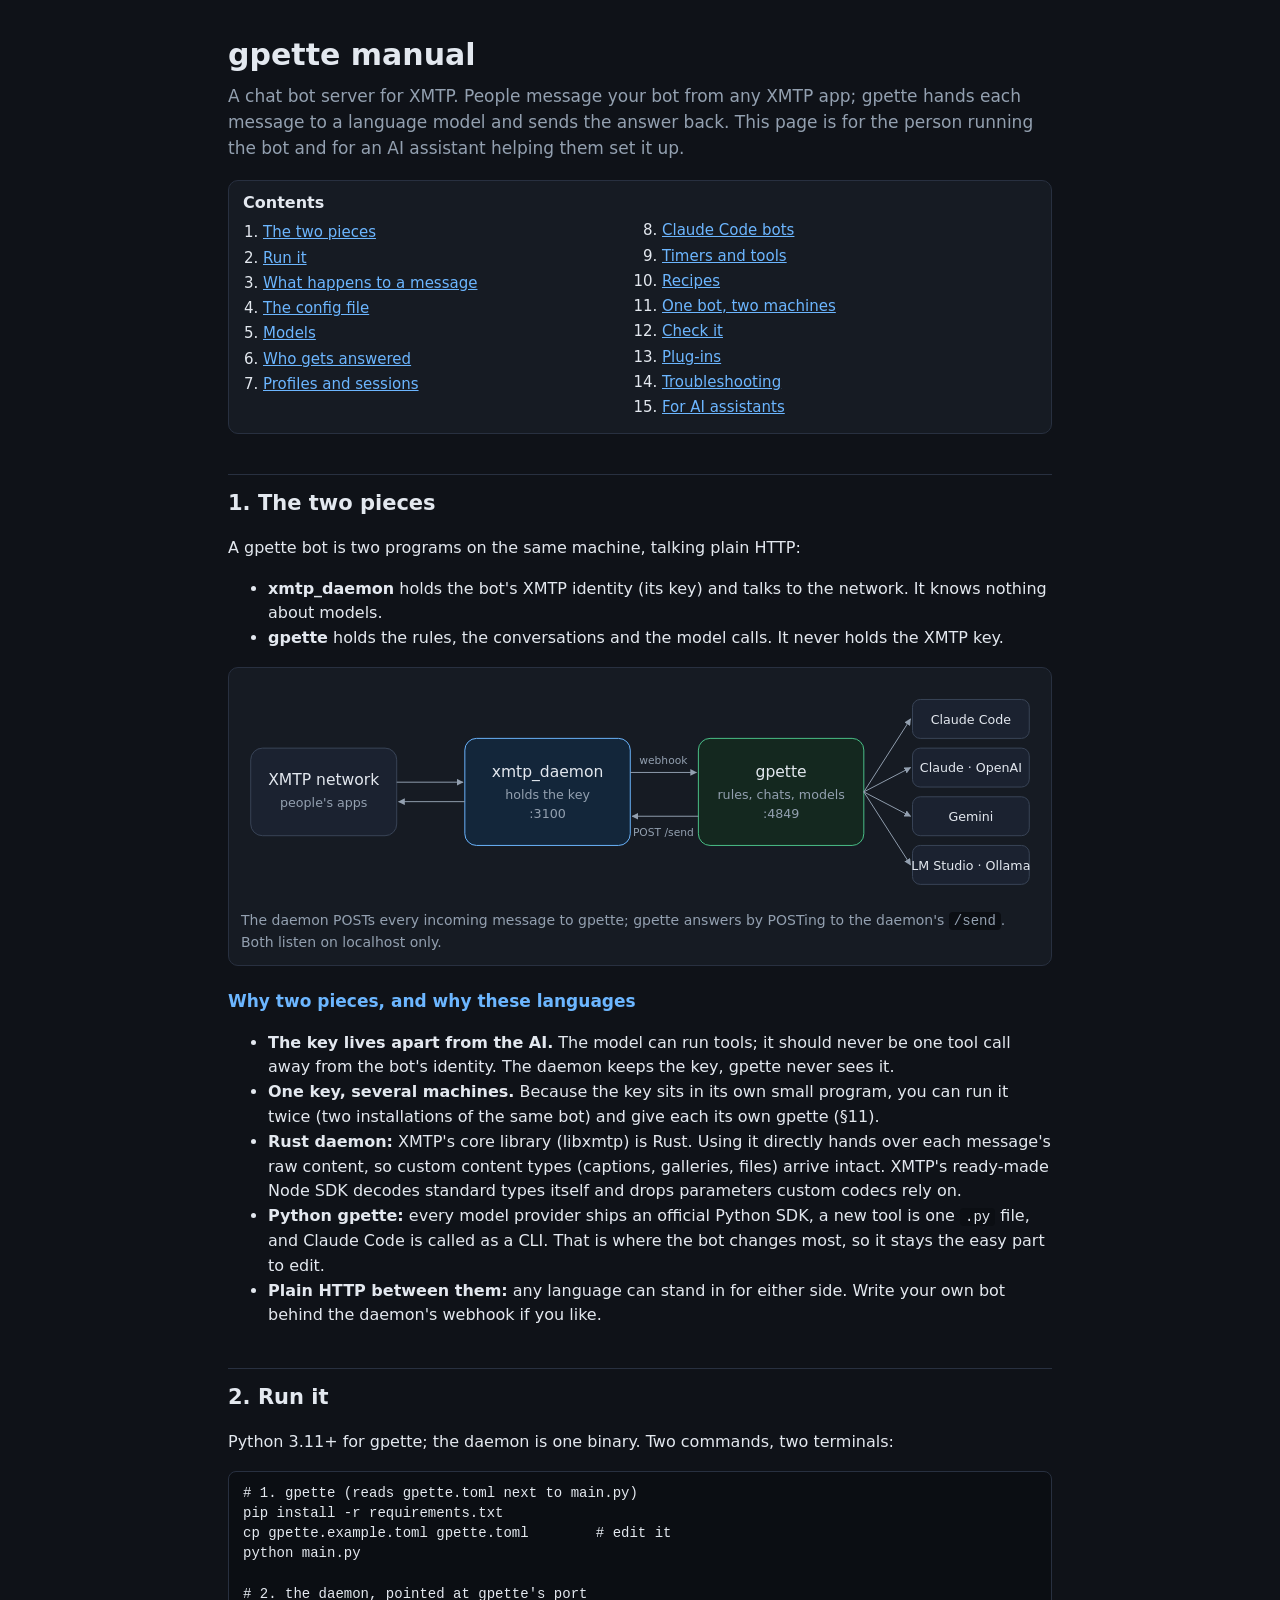
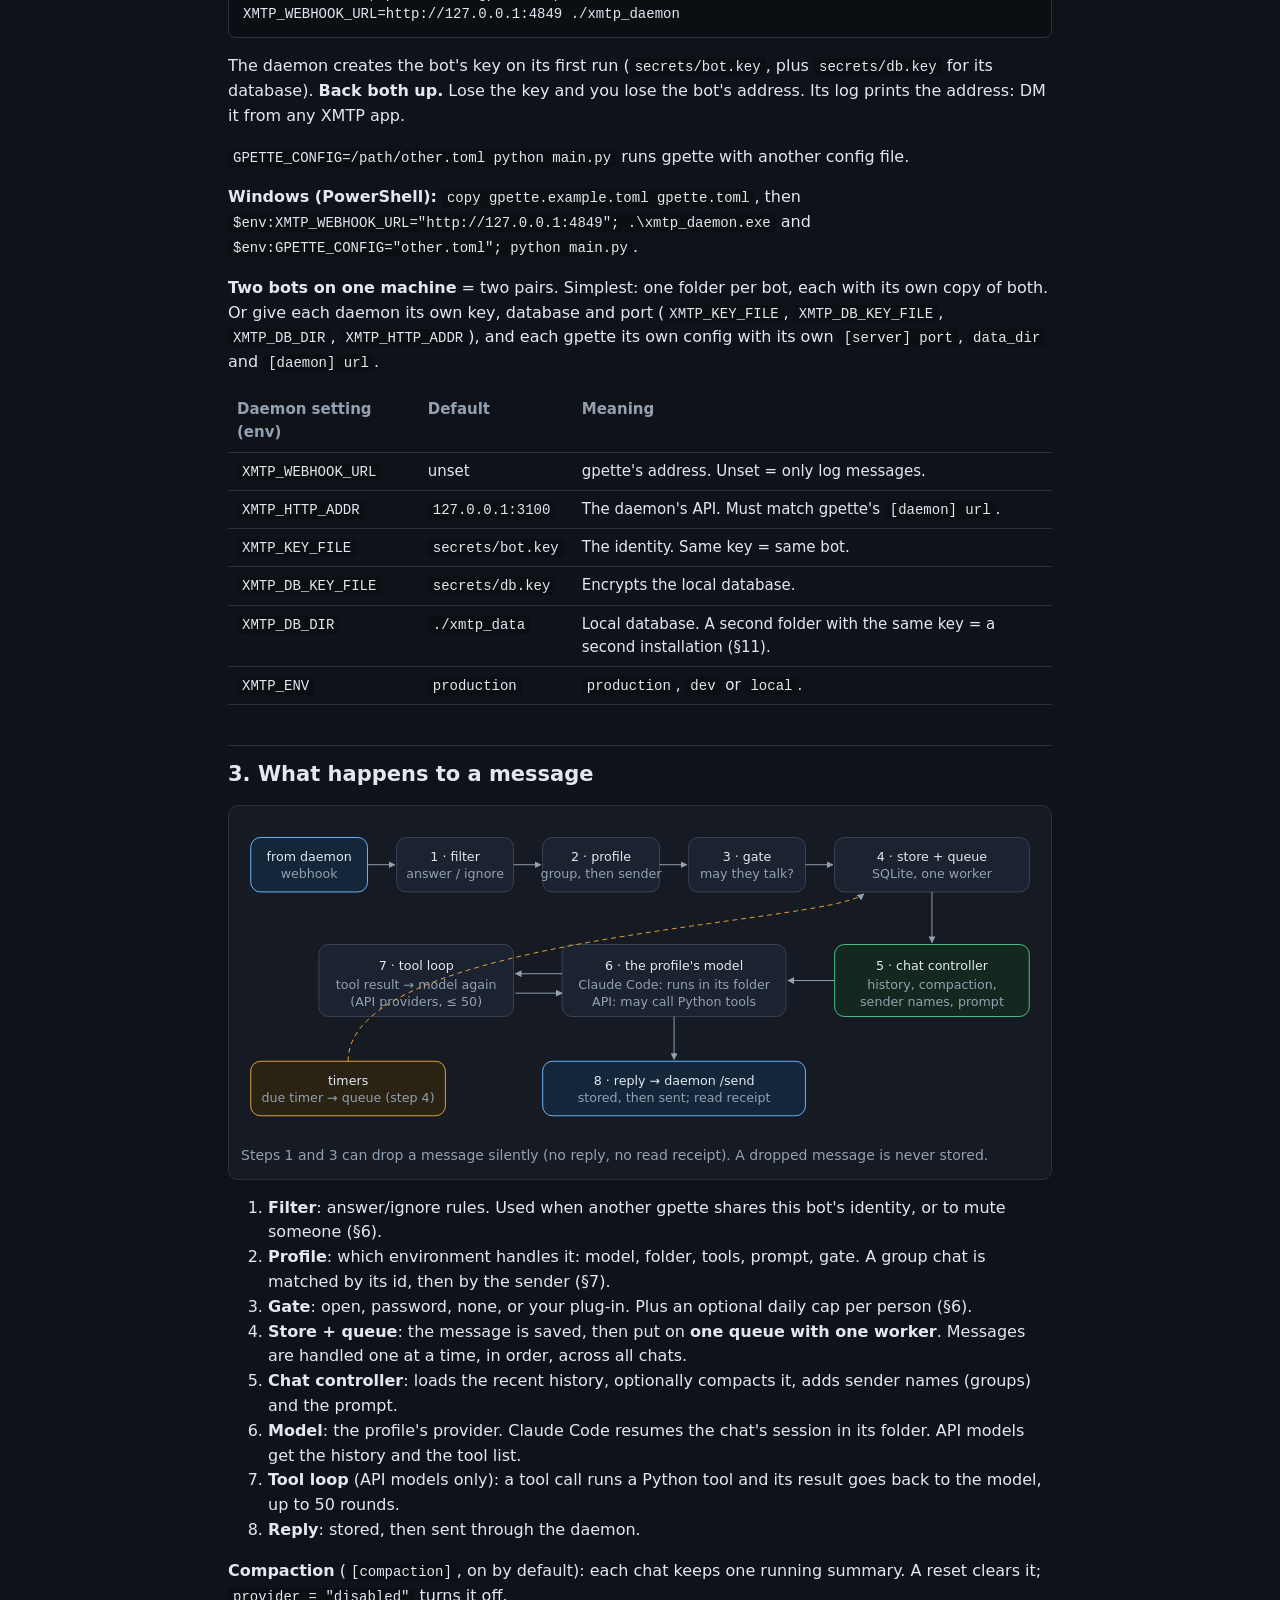
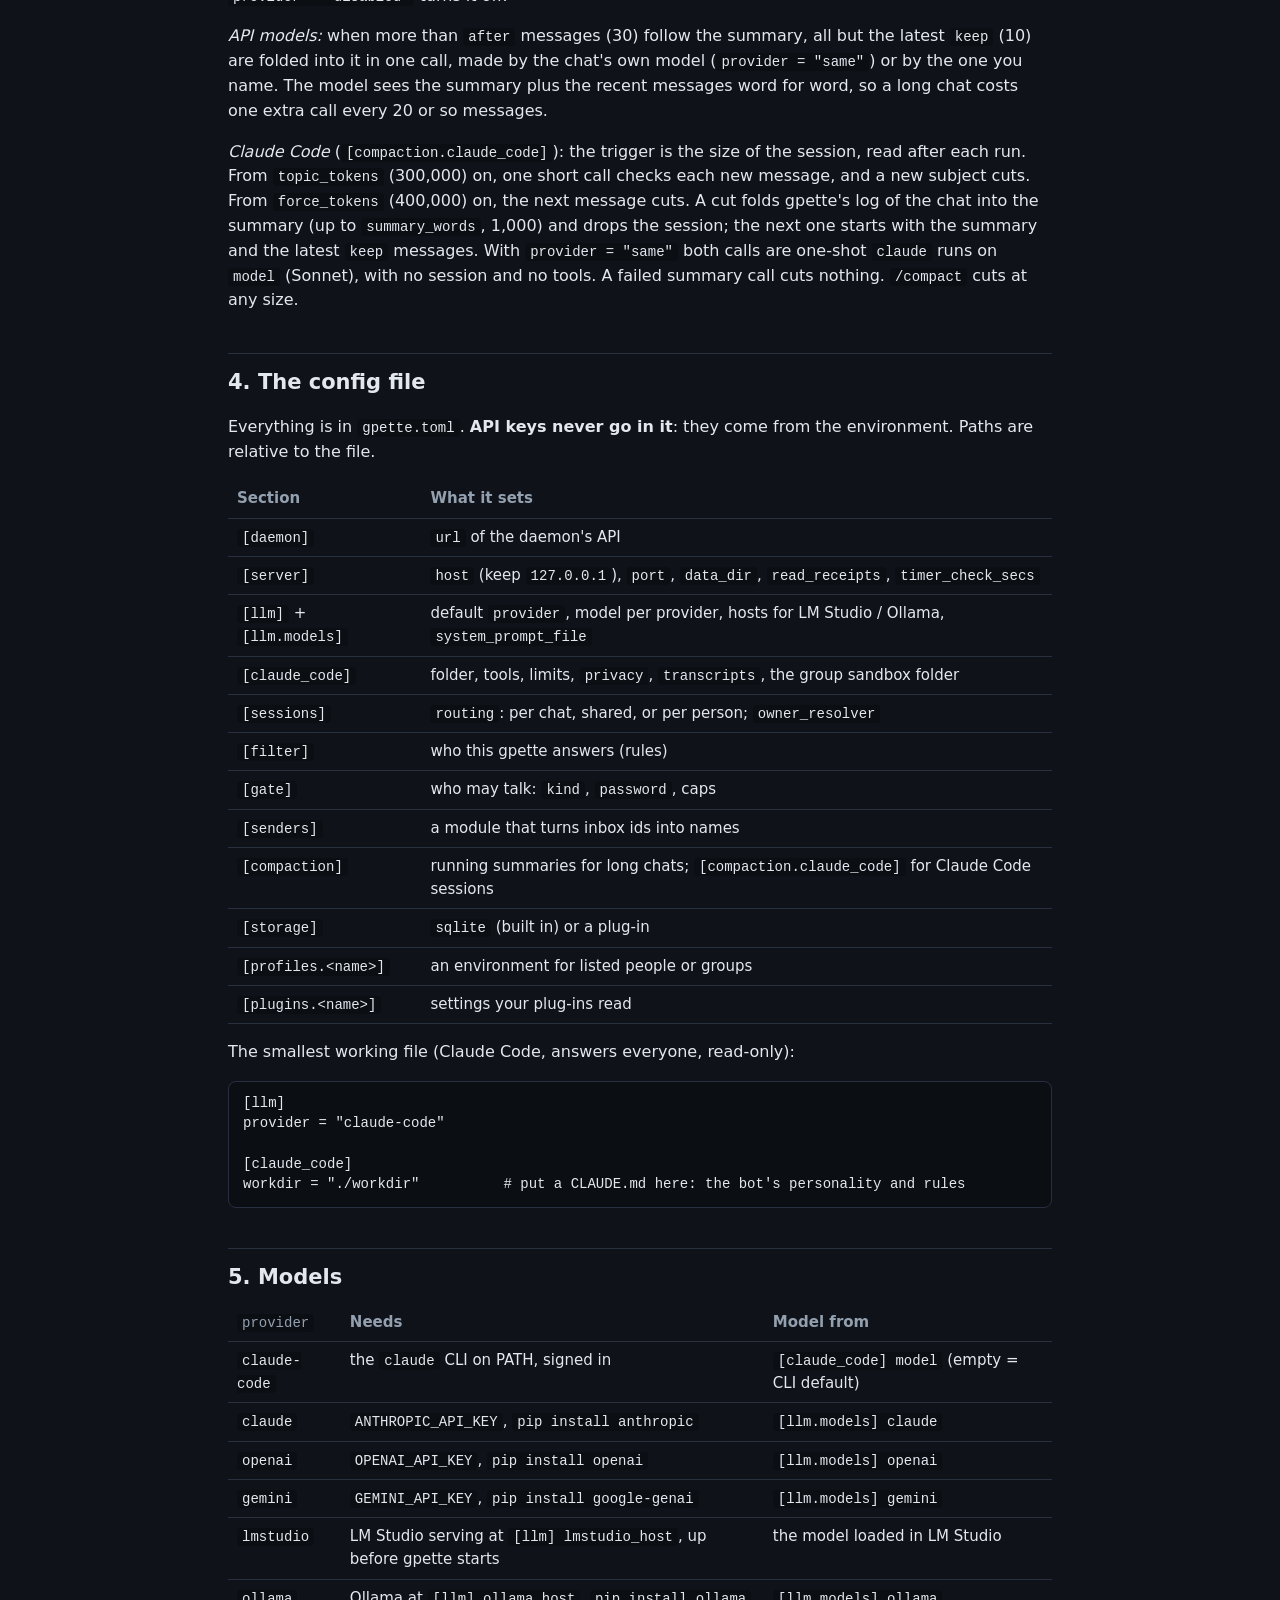
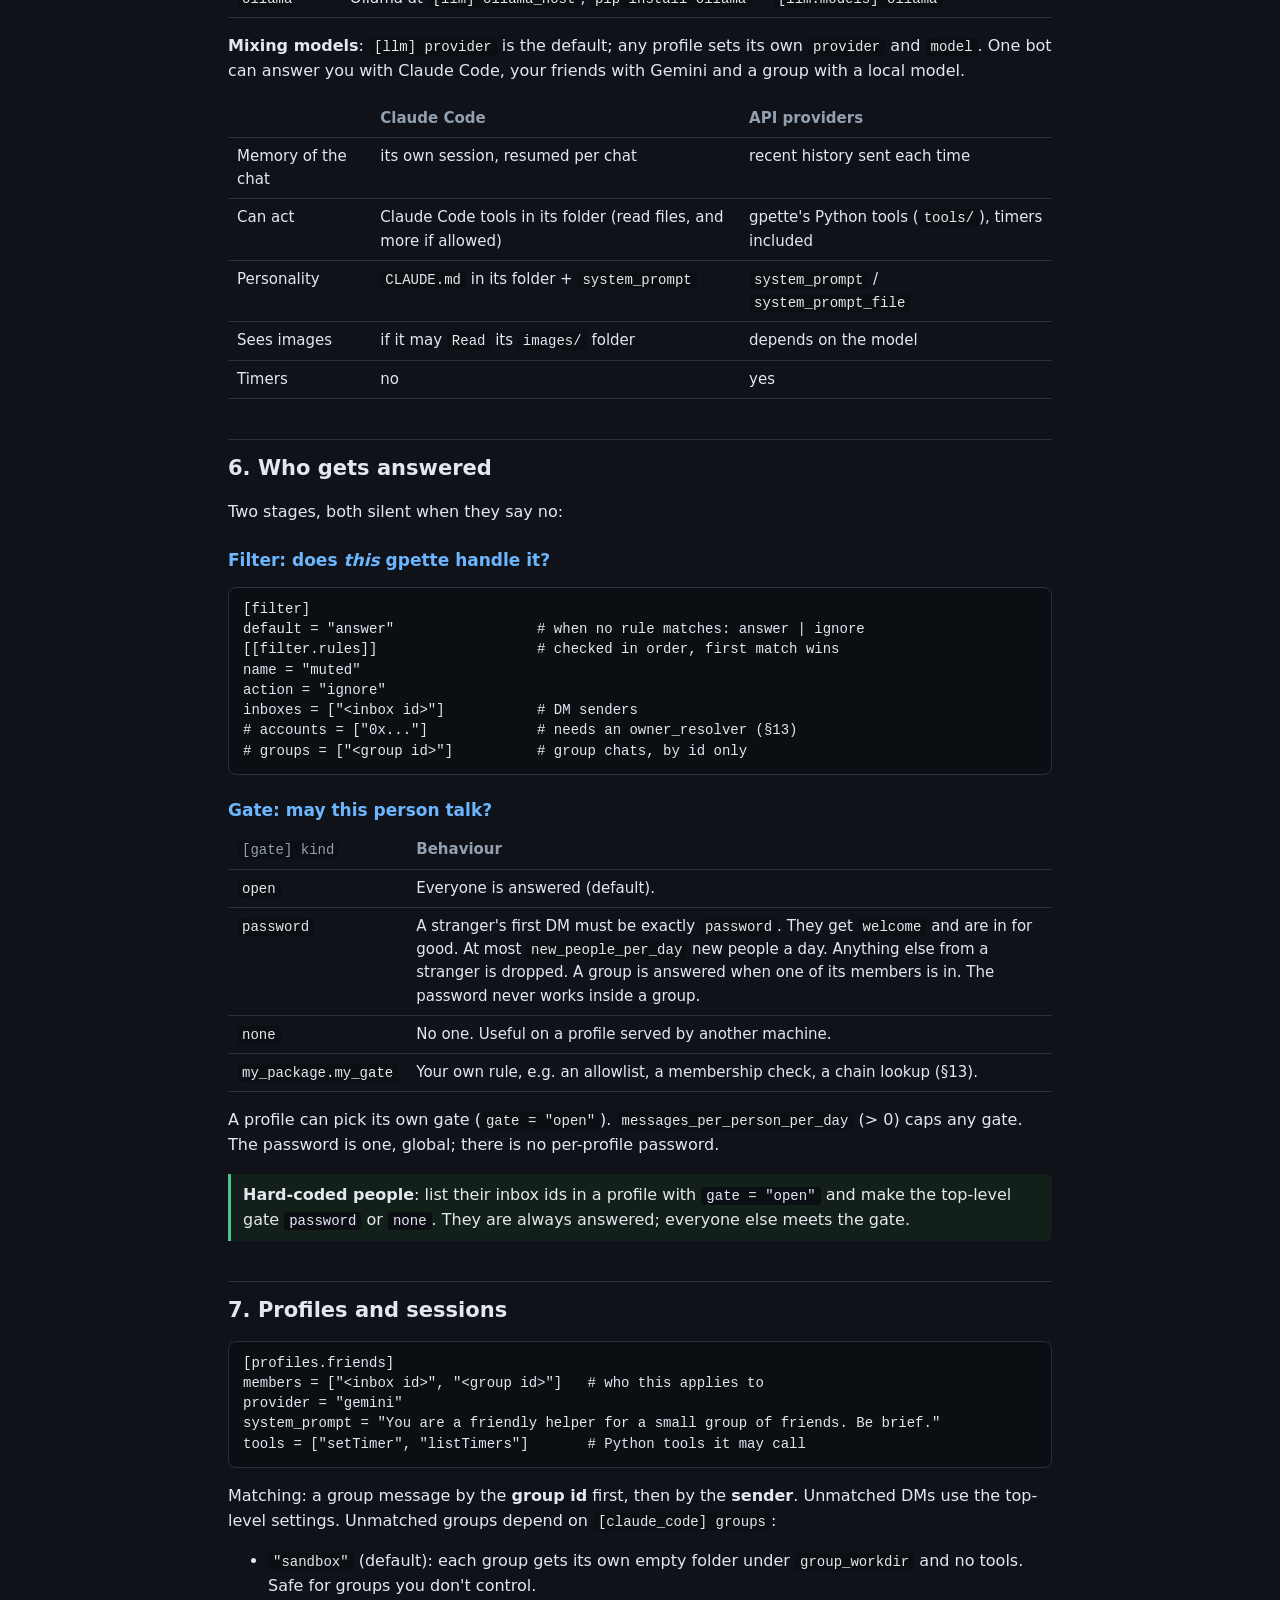
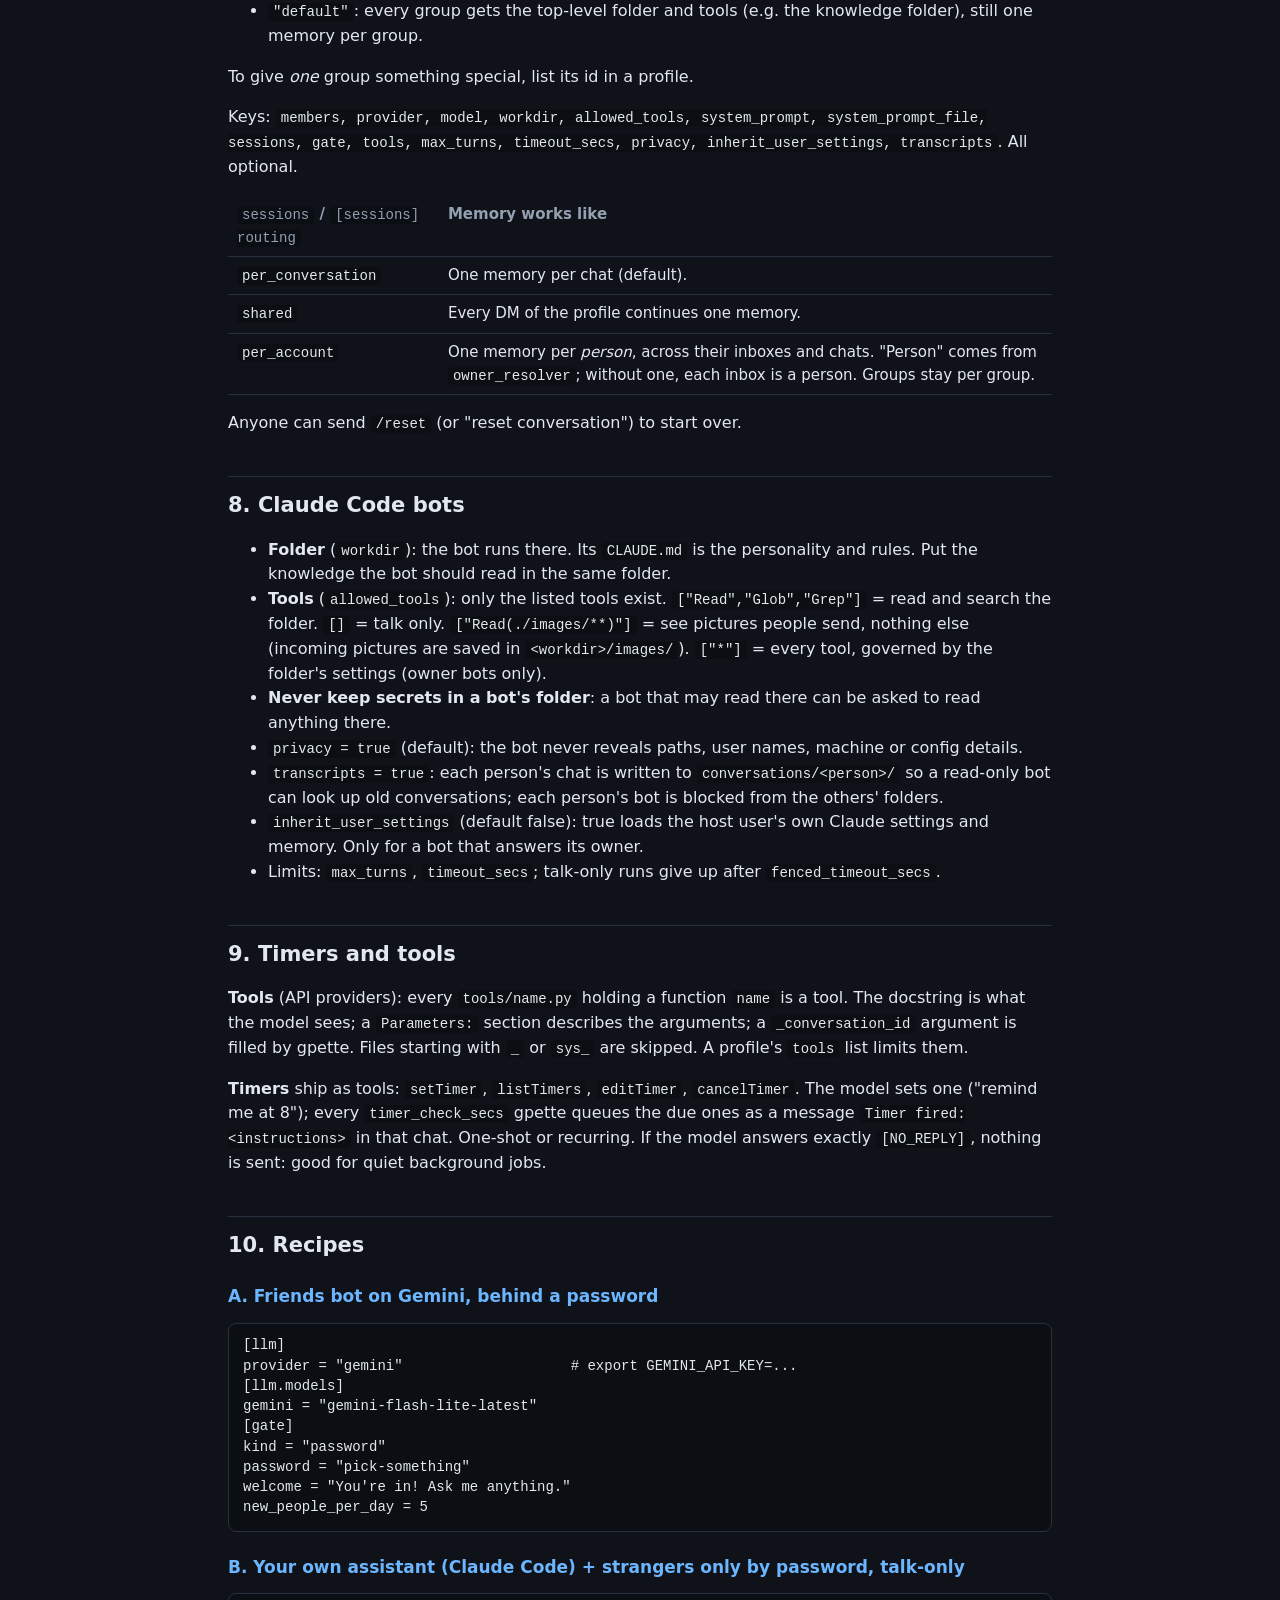
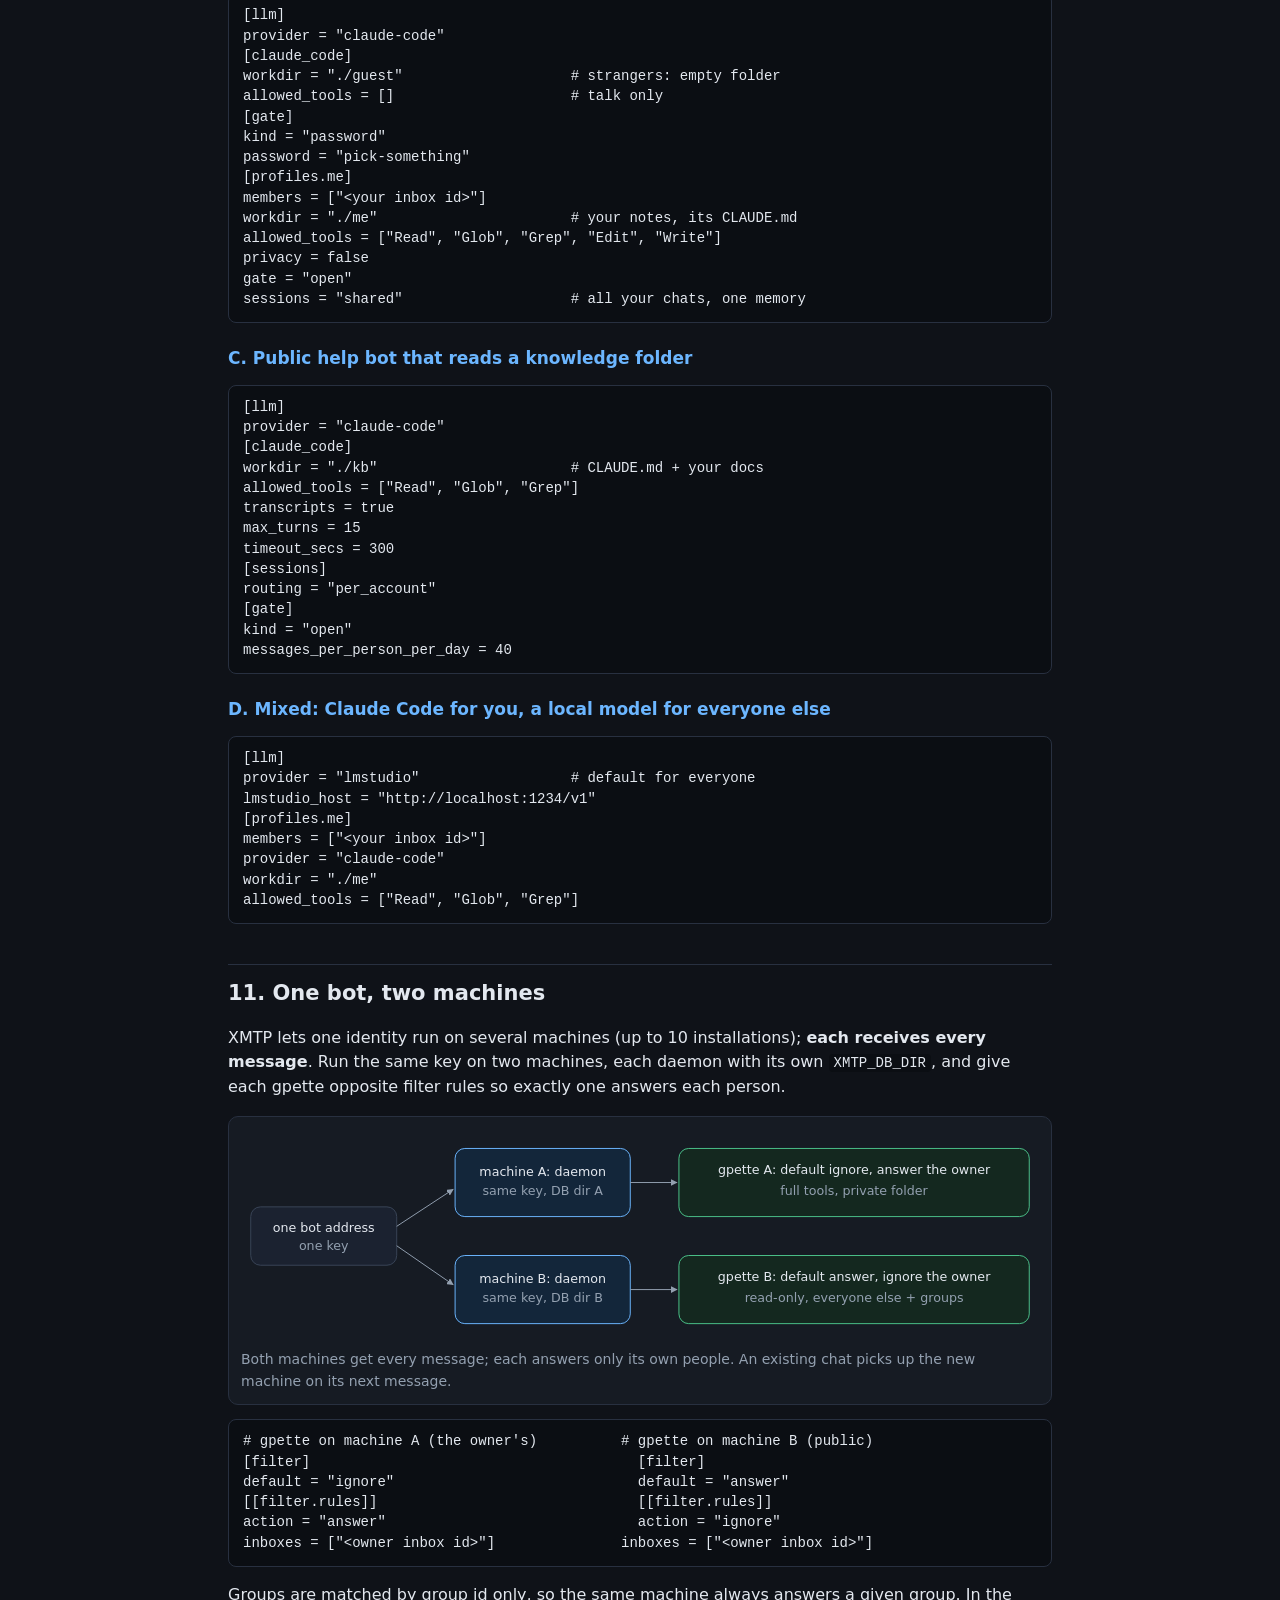
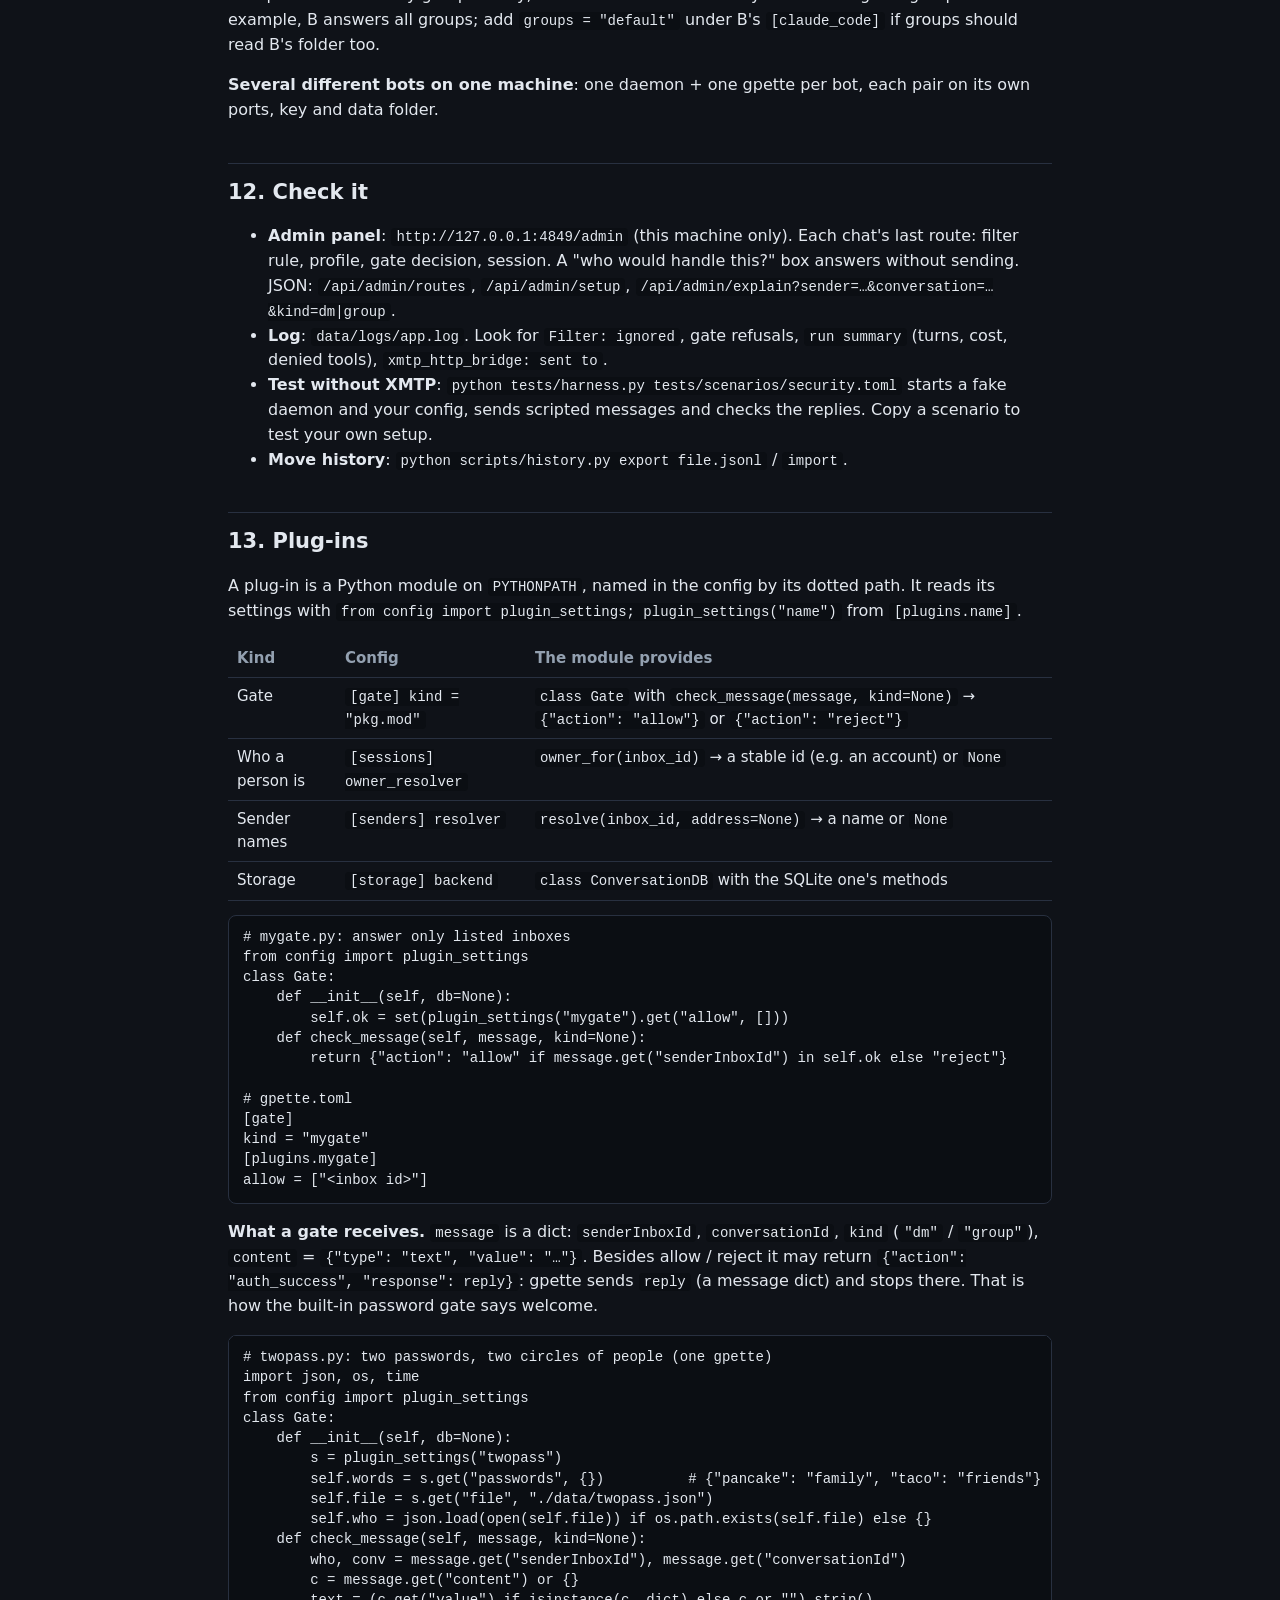
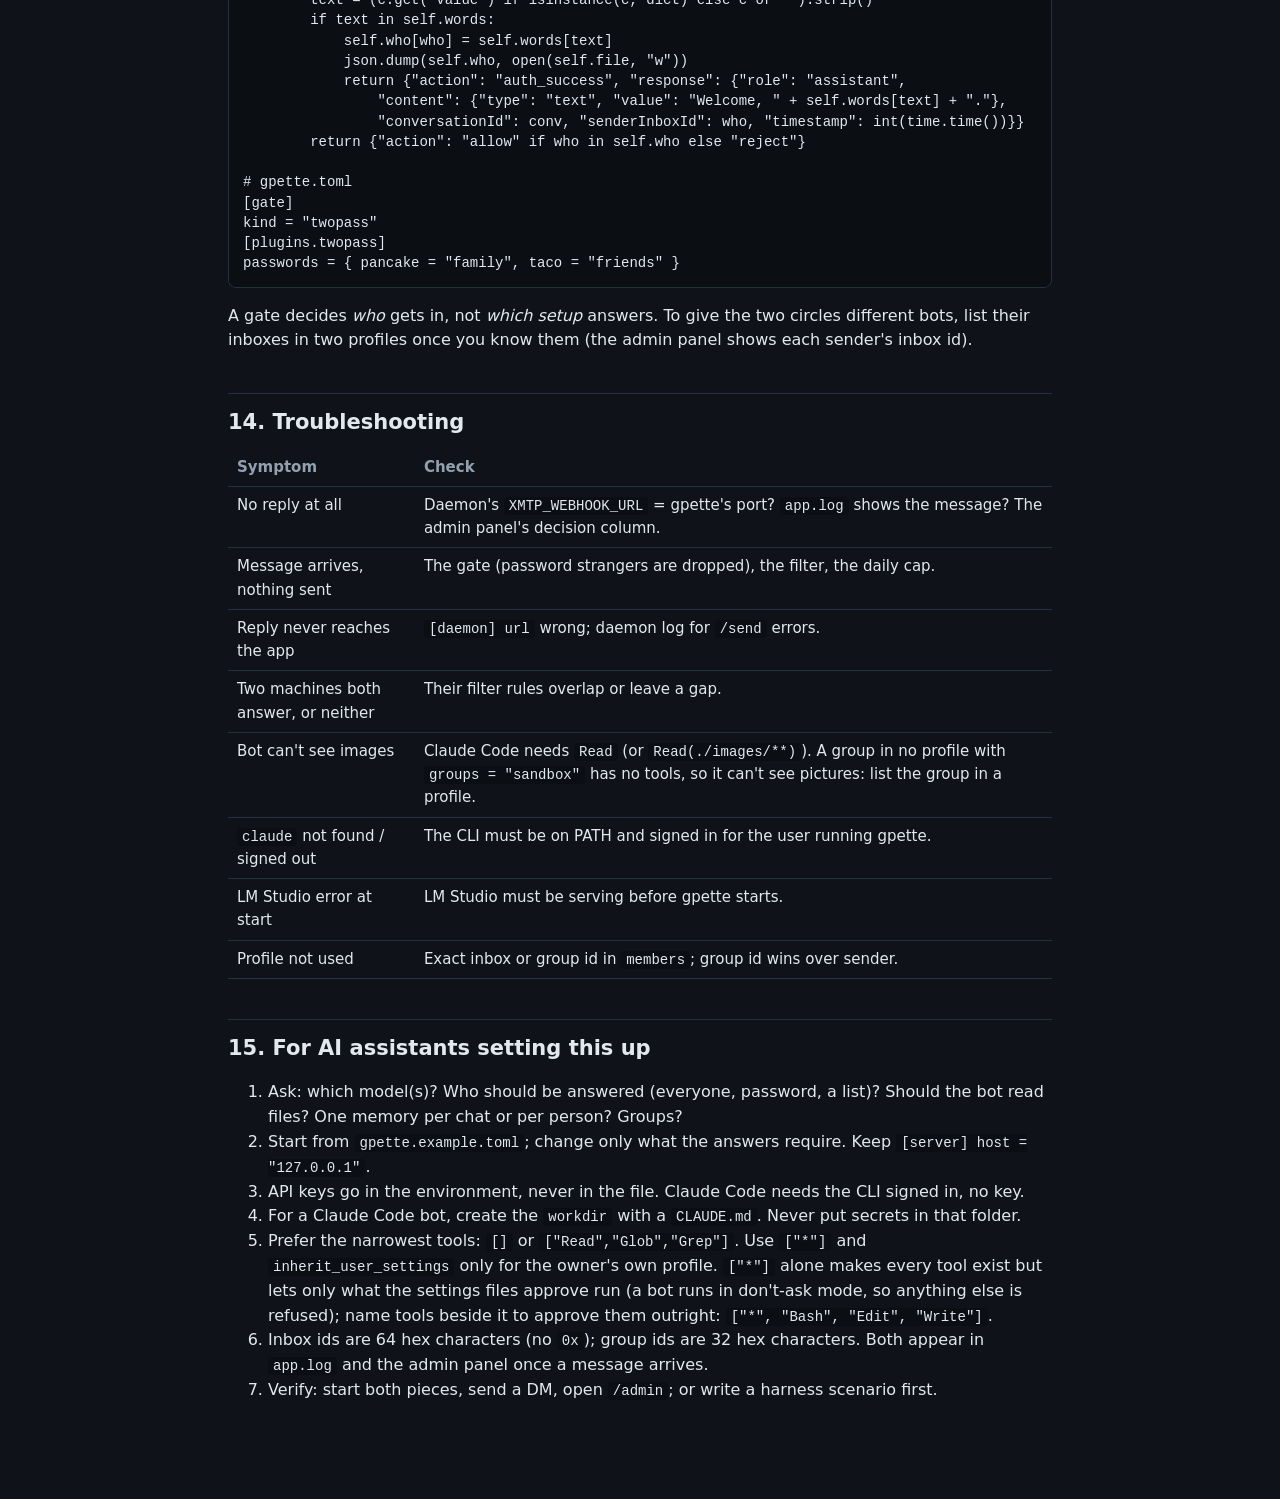
==== commit cd67bb2d: "gpettes" ====
--- a/docs/manual.html
+++ b/docs/manual.html
@@ -168,7 +168,9 @@
   <li><b>Tool loop</b> (API models only): a tool call runs a Python tool and its result goes back to the model, up to 50 rounds.</li>
   <li><b>Reply</b>: stored, then sent through the daemon.</li>
 </ol>
-<p><b>Compaction</b> (<code>[compaction]</code>, on by default, API models only; Claude Code keeps its own session and is never touched): each chat keeps one running summary. When more than <code>after</code> messages (30) follow it, all but the latest <code>keep</code> (10) are folded into the summary in one call, made by the chat's own model (<code>provider = "same"</code>) or by the one you name. The model sees the summary plus the recent messages word for word, so a long chat costs one extra call every 20 or so messages. A reset clears the summary; <code>provider = "disabled"</code> turns it off.</p>
+<p><b>Compaction</b> (<code>[compaction]</code>, on by default): each chat keeps one running summary. A reset clears it; <code>provider = "disabled"</code> turns it off.</p>
+<p><i>API models:</i> when more than <code>after</code> messages (30) follow the summary, all but the latest <code>keep</code> (10) are folded into it in one call, made by the chat's own model (<code>provider = "same"</code>) or by the one you name. The model sees the summary plus the recent messages word for word, so a long chat costs one extra call every 20 or so messages.</p>
+<p><i>Claude Code</i> (<code>[compaction.claude_code]</code>): the trigger is the size of the session, read after each run. From <code>topic_tokens</code> (300,000) on, one short call checks each new message, and a new subject cuts. From <code>force_tokens</code> (400,000) on, the next message cuts. A cut folds gpette's log of the chat into the summary (up to <code>summary_words</code>, 1,000) and drops the session; the next one starts with the summary and the latest <code>keep</code> messages. With <code>provider = "same"</code> both calls are one-shot <code>claude</code> runs on <code>model</code> (Sonnet), with no session and no tools. A failed summary call cuts nothing. <code>/compact</code> cuts at any size.</p>
 
 <h2 id="config">4. The config file</h2>
 <p>Everything is in <code>gpette.toml</code>. <b>API keys never go in it</b>: they come from the environment. Paths are relative to the file.</p>
@@ -182,7 +184,7 @@
 <tr><td><code>[filter]</code></td><td>who this gpette answers (rules)</td></tr>
 <tr><td><code>[gate]</code></td><td>who may talk: <code>kind</code>, <code>password</code>, caps</td></tr>
 <tr><td><code>[senders]</code></td><td>a module that turns inbox ids into names</td></tr>
-<tr><td><code>[compaction]</code></td><td>running summaries for long chats (API models)</td></tr>
+<tr><td><code>[compaction]</code></td><td>running summaries for long chats; <code>[compaction.claude_code]</code> for Claude Code sessions</td></tr>
 <tr><td><code>[storage]</code></td><td><code>sqlite</code> (built in) or a plug-in</td></tr>
 <tr><td><code>[profiles.&lt;name&gt;]</code></td><td>an environment for listed people or groups</td></tr>
 <tr><td><code>[plugins.&lt;name&gt;]</code></td><td>settings your plug-ins read</td></tr>
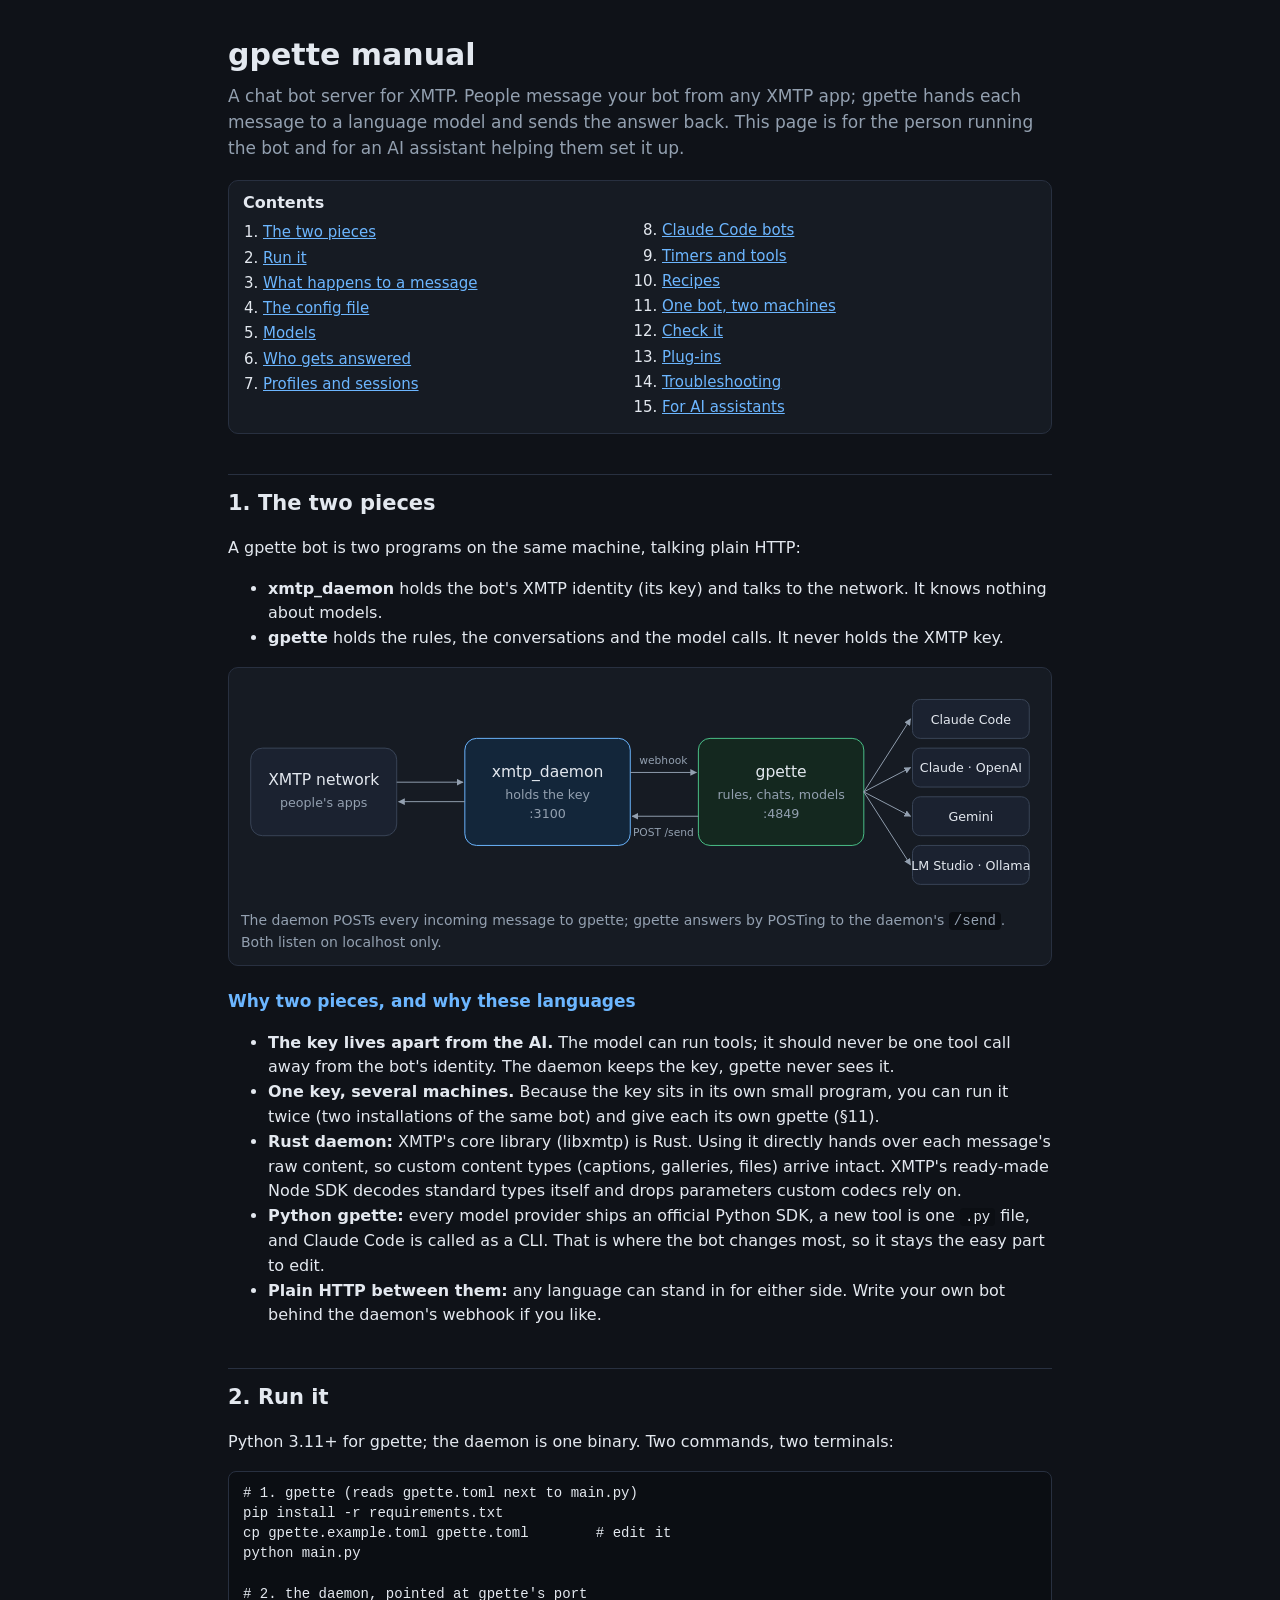
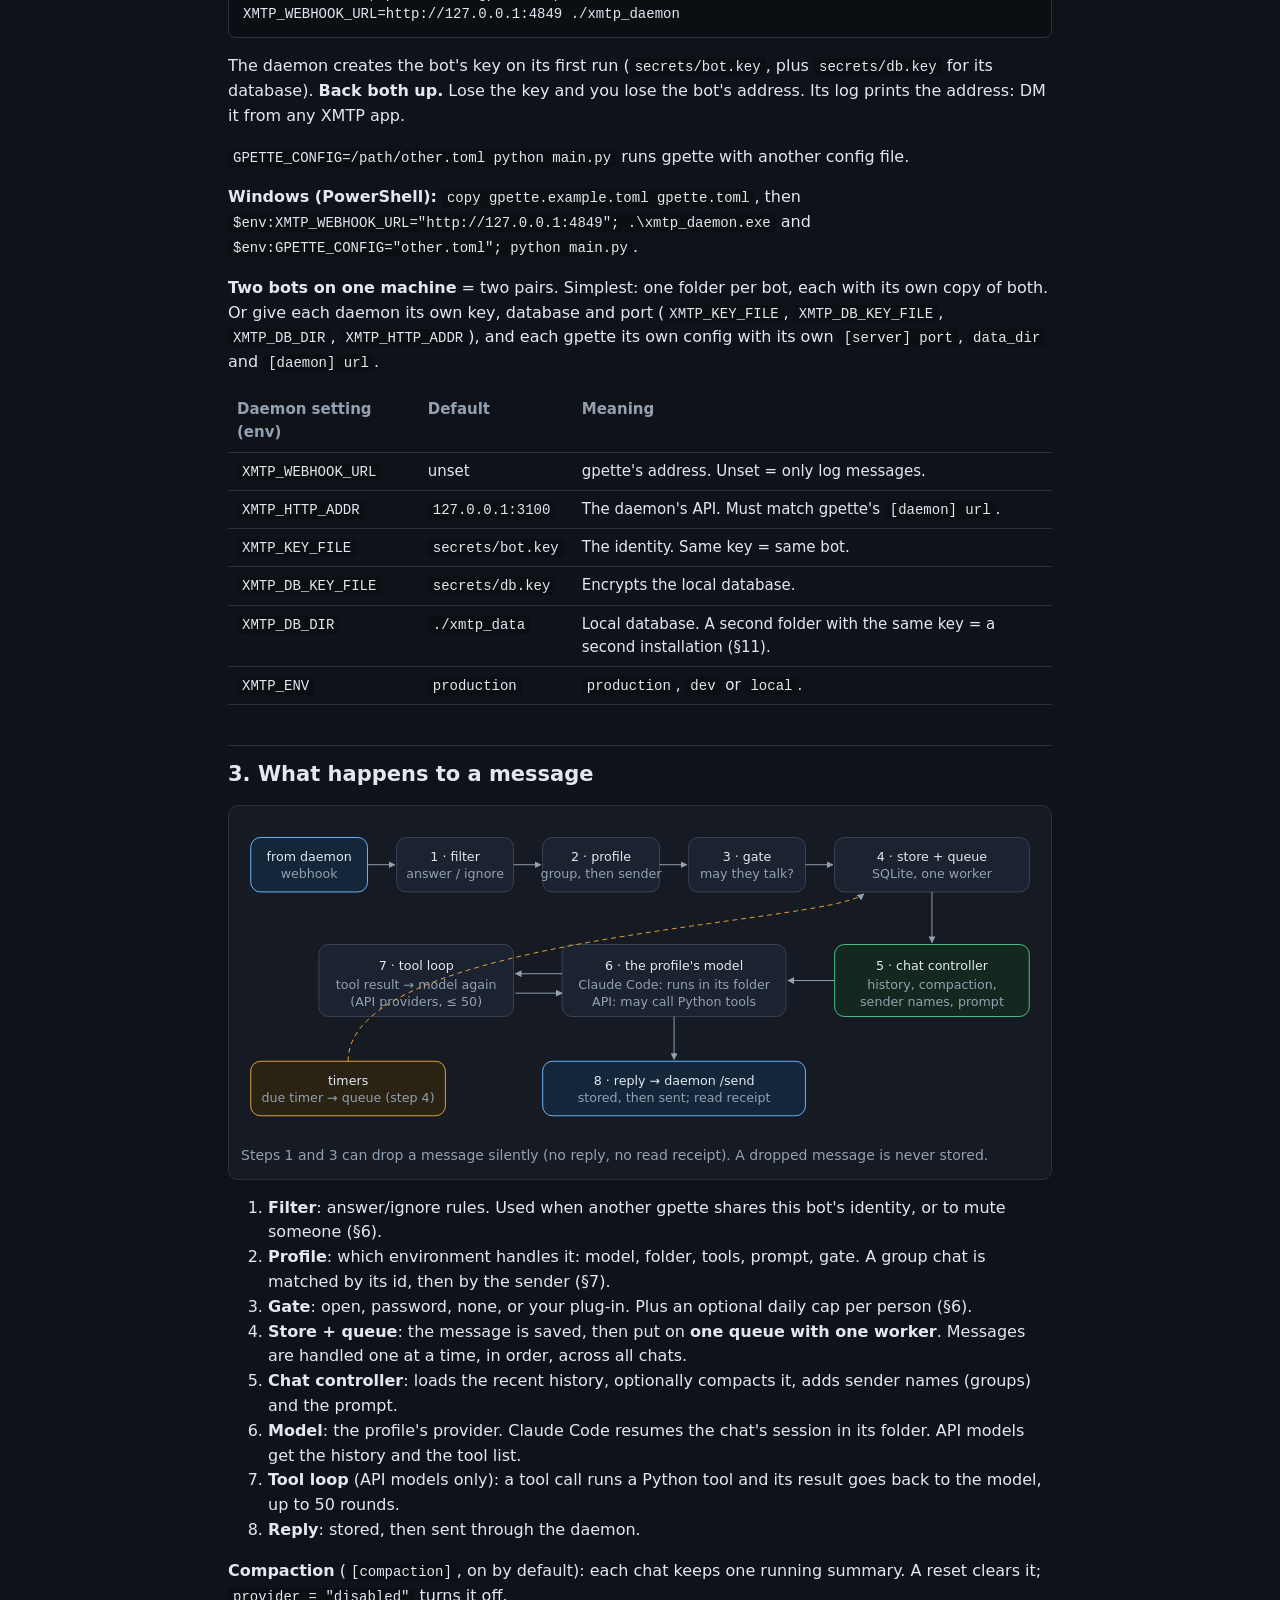
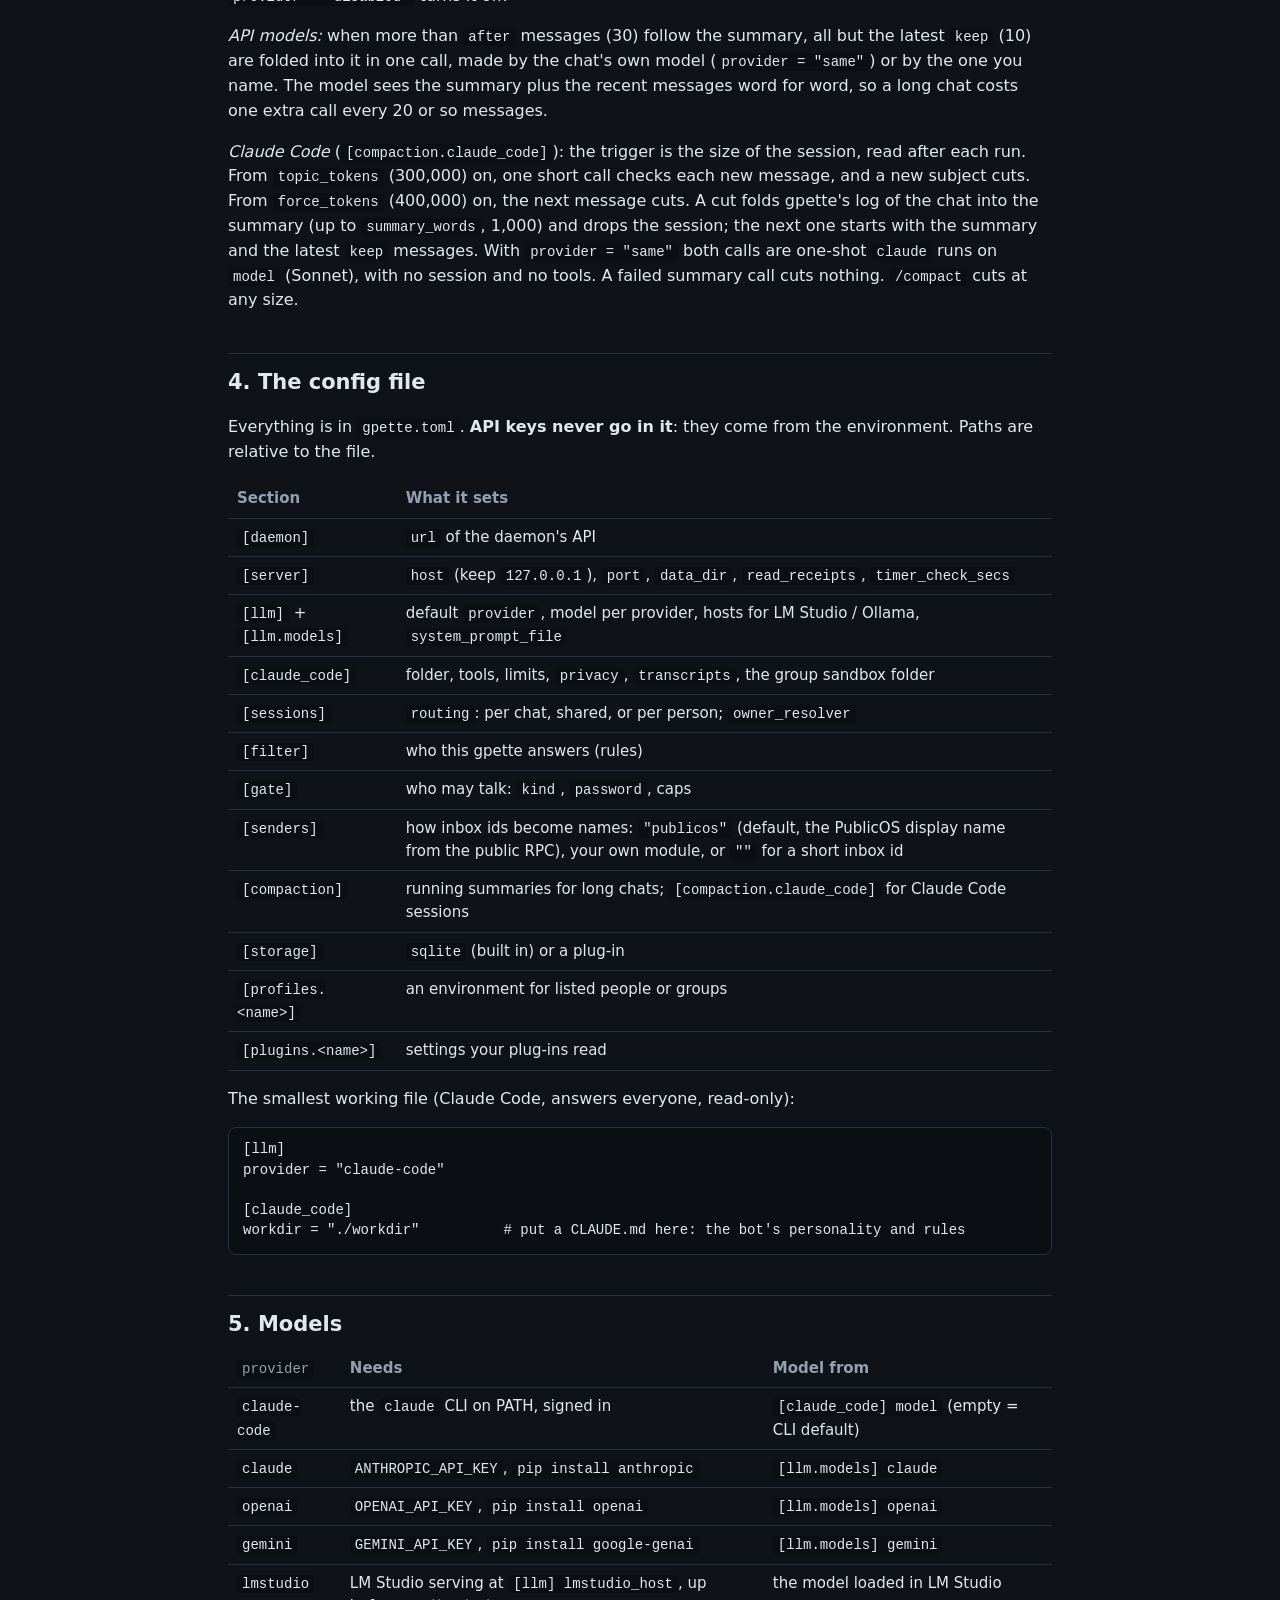
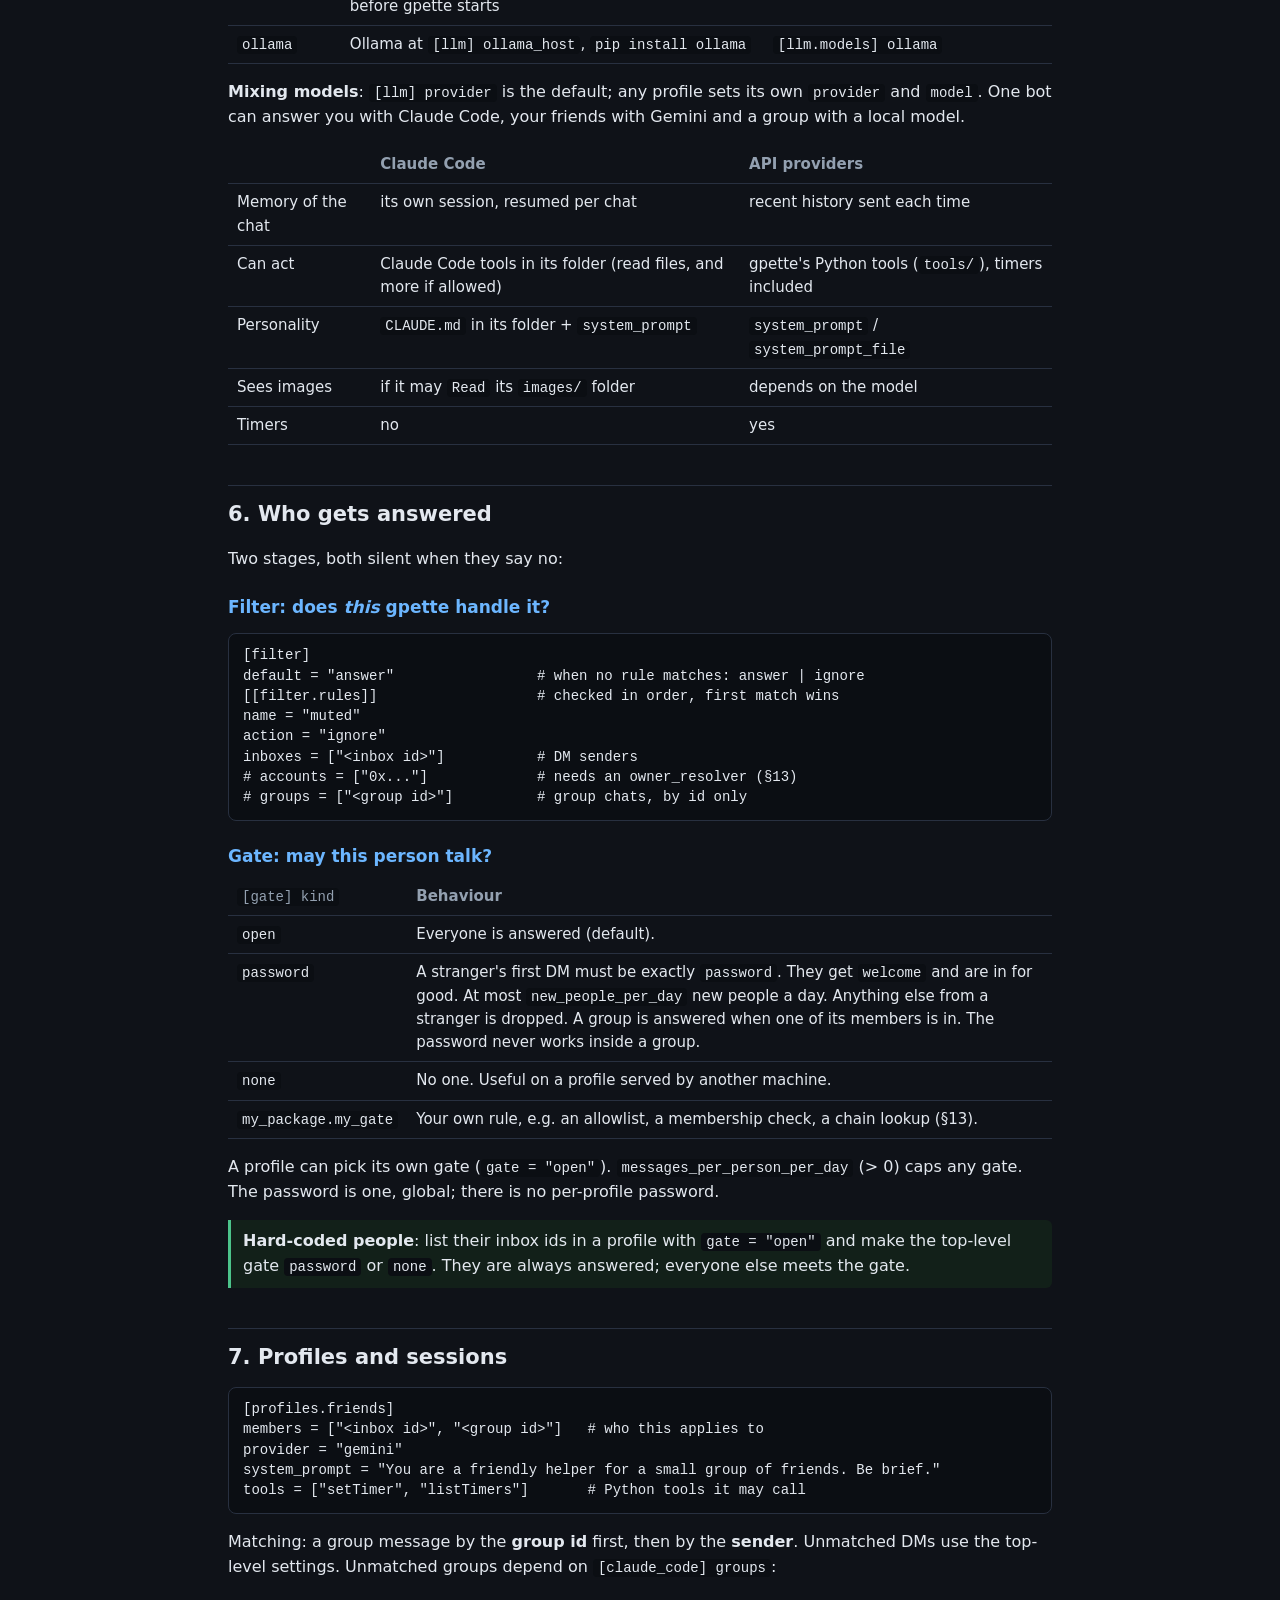
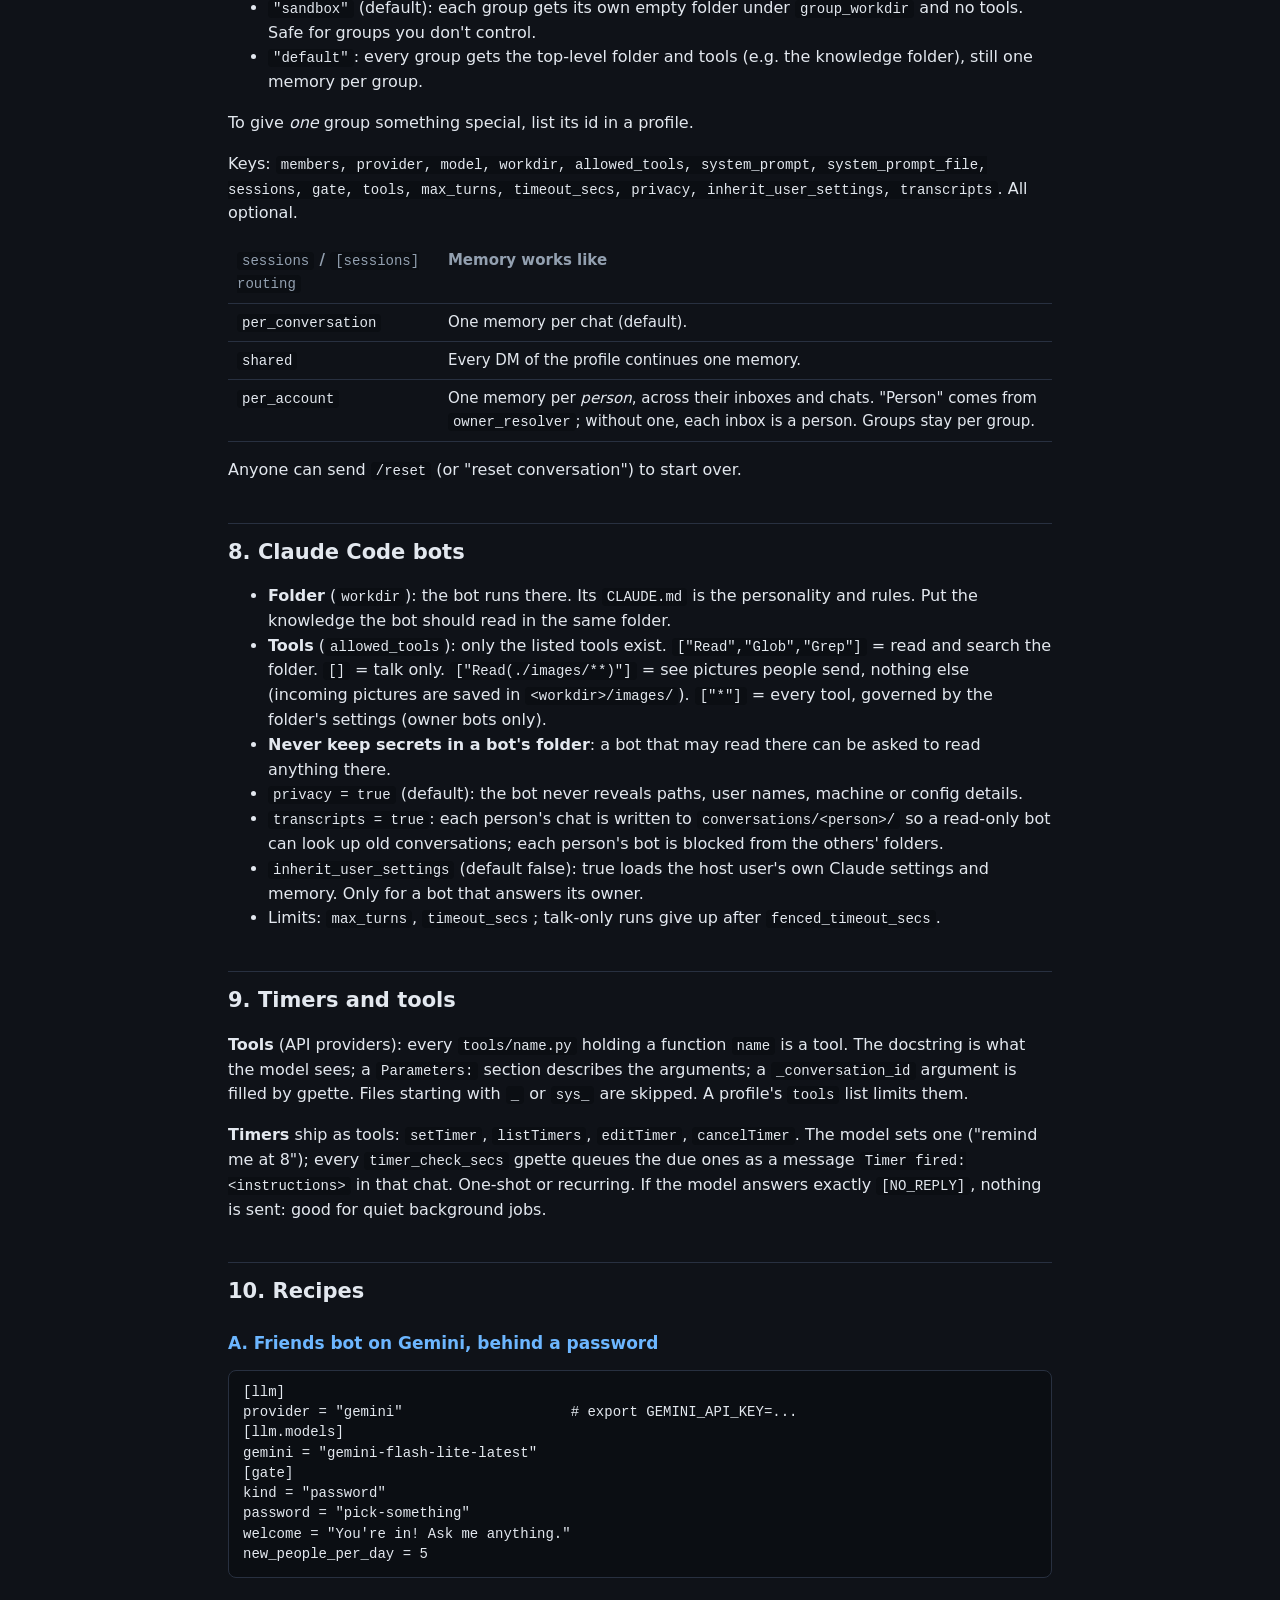
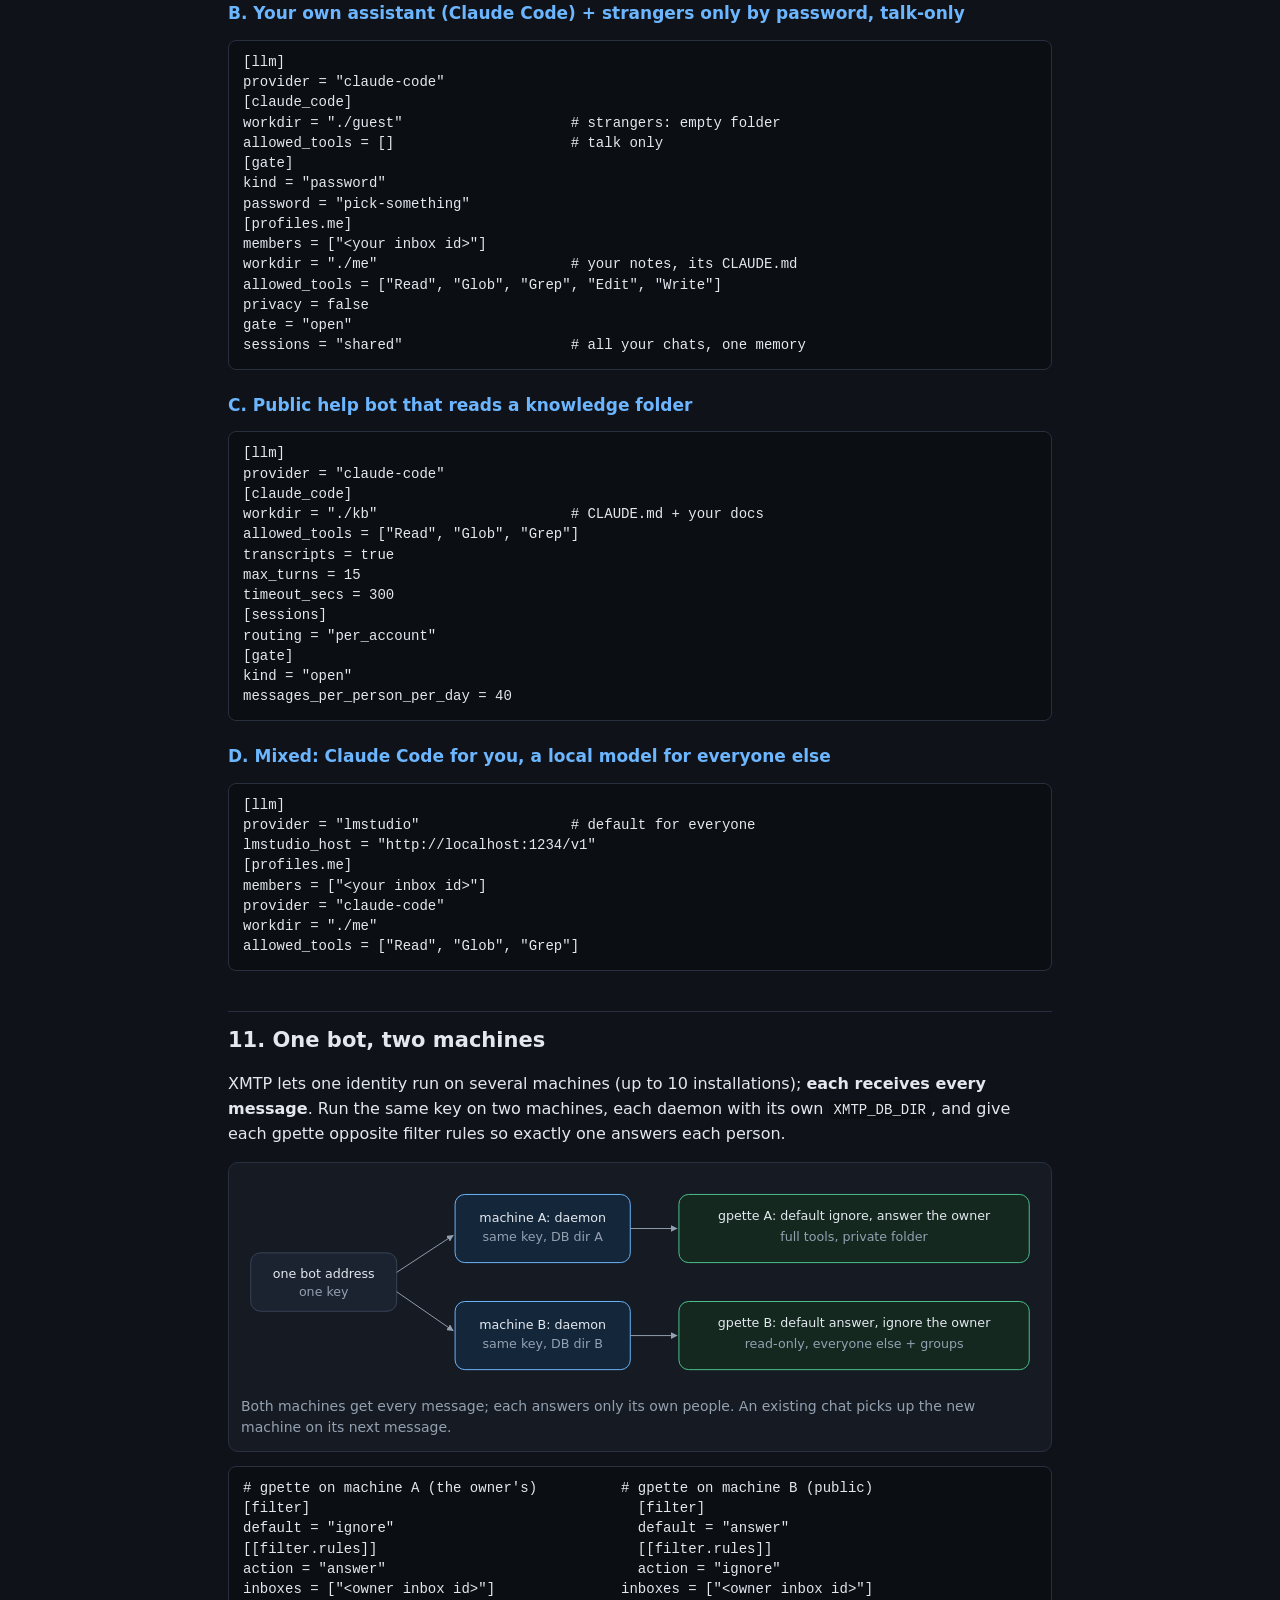
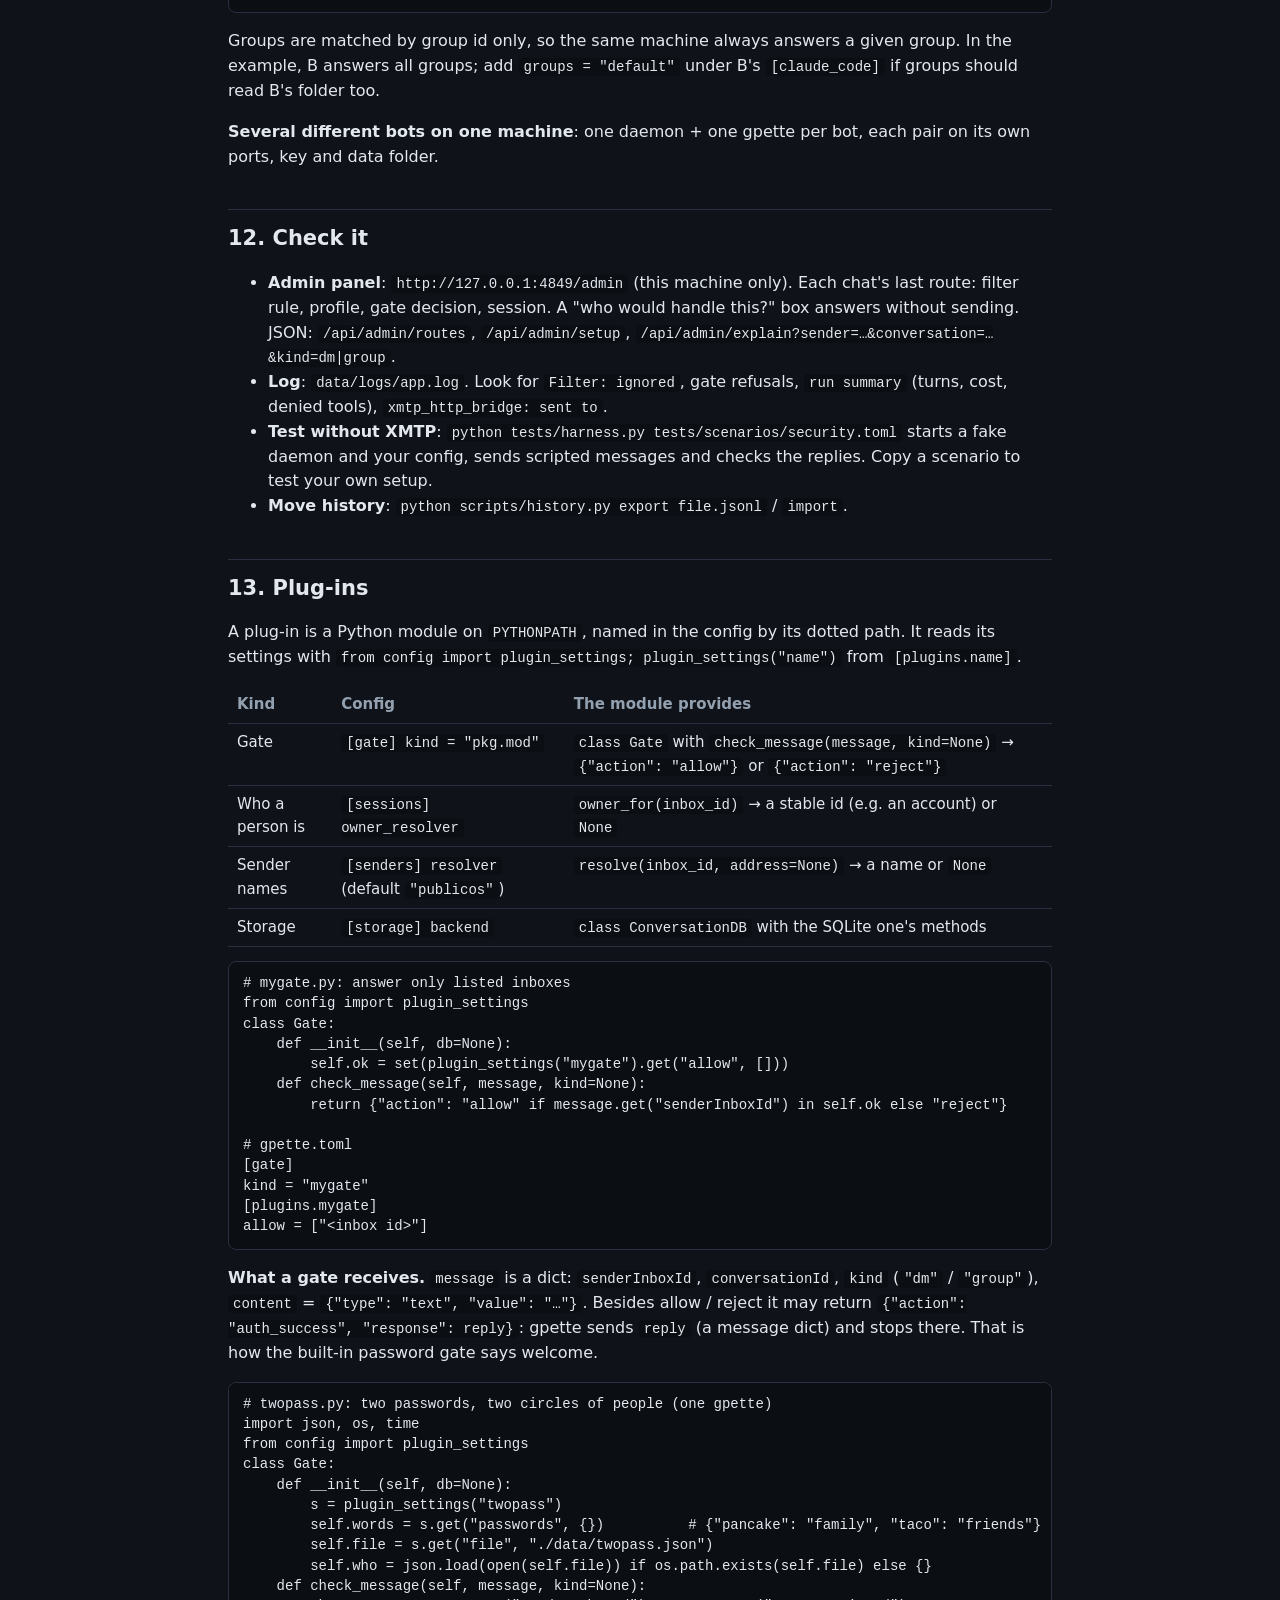
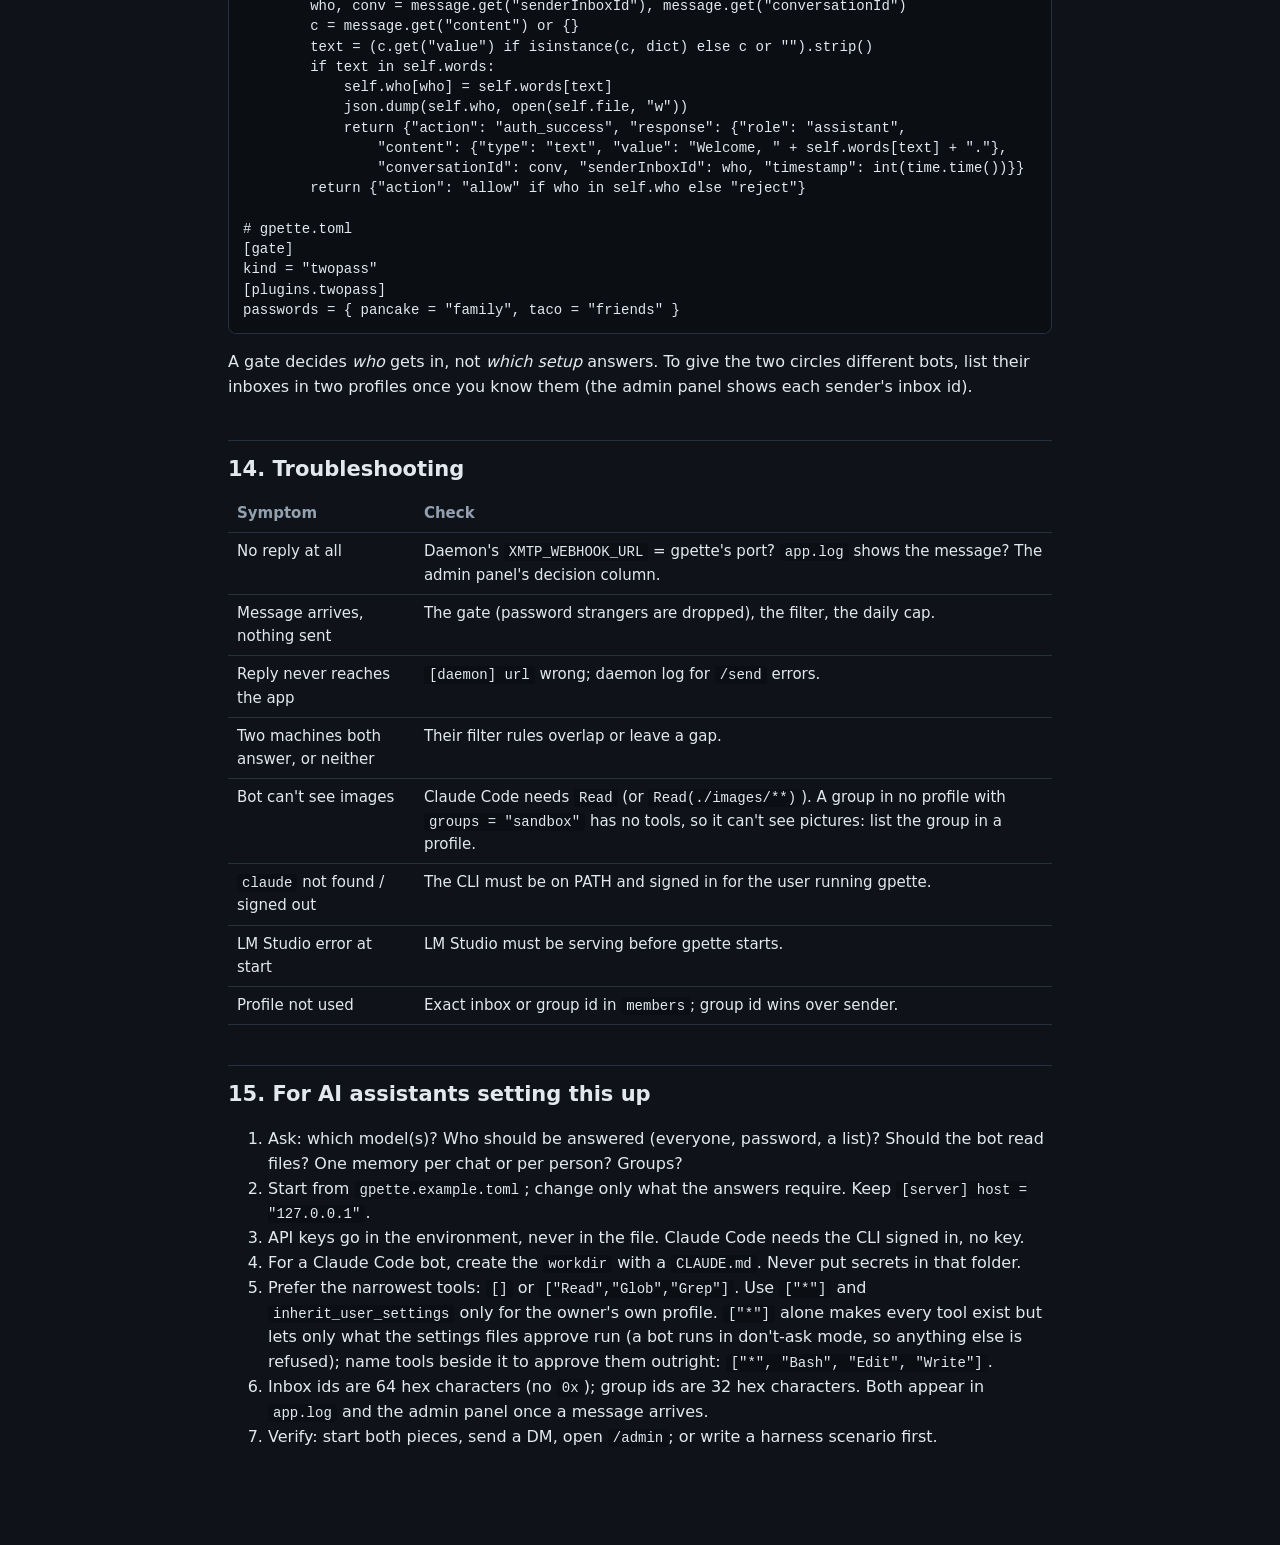
==== commit bc85610e: "PublicOS resolving" ====
--- a/docs/manual.html
+++ b/docs/manual.html
@@ -183,7 +183,7 @@
 <tr><td><code>[sessions]</code></td><td><code>routing</code>: per chat, shared, or per person; <code>owner_resolver</code></td></tr>
 <tr><td><code>[filter]</code></td><td>who this gpette answers (rules)</td></tr>
 <tr><td><code>[gate]</code></td><td>who may talk: <code>kind</code>, <code>password</code>, caps</td></tr>
-<tr><td><code>[senders]</code></td><td>a module that turns inbox ids into names</td></tr>
+<tr><td><code>[senders]</code></td><td>how inbox ids become names: <code>"publicos"</code> (default, the PublicOS display name from the public RPC), your own module, or <code>""</code> for a short inbox id</td></tr>
 <tr><td><code>[compaction]</code></td><td>running summaries for long chats; <code>[compaction.claude_code]</code> for Claude Code sessions</td></tr>
 <tr><td><code>[storage]</code></td><td><code>sqlite</code> (built in) or a plug-in</td></tr>
 <tr><td><code>[profiles.&lt;name&gt;]</code></td><td>an environment for listed people or groups</td></tr>
@@ -370,7 +370,7 @@
 <tr><th>Kind</th><th>Config</th><th>The module provides</th></tr>
 <tr><td>Gate</td><td><code>[gate] kind = "pkg.mod"</code></td><td><code>class Gate</code> with <code>check_message(message, kind=None)</code> → <code>{"action": "allow"}</code> or <code>{"action": "reject"}</code></td></tr>
 <tr><td>Who a person is</td><td><code>[sessions] owner_resolver</code></td><td><code>owner_for(inbox_id)</code> → a stable id (e.g. an account) or <code>None</code></td></tr>
-<tr><td>Sender names</td><td><code>[senders] resolver</code></td><td><code>resolve(inbox_id, address=None)</code> → a name or <code>None</code></td></tr>
+<tr><td>Sender names</td><td><code>[senders] resolver</code> (default <code>"publicos"</code>)</td><td><code>resolve(inbox_id, address=None)</code> → a name or <code>None</code></td></tr>
 <tr><td>Storage</td><td><code>[storage] backend</code></td><td><code>class ConversationDB</code> with the SQLite one's methods</td></tr>
 </table>
 <pre><code># mygate.py: answer only listed inboxes
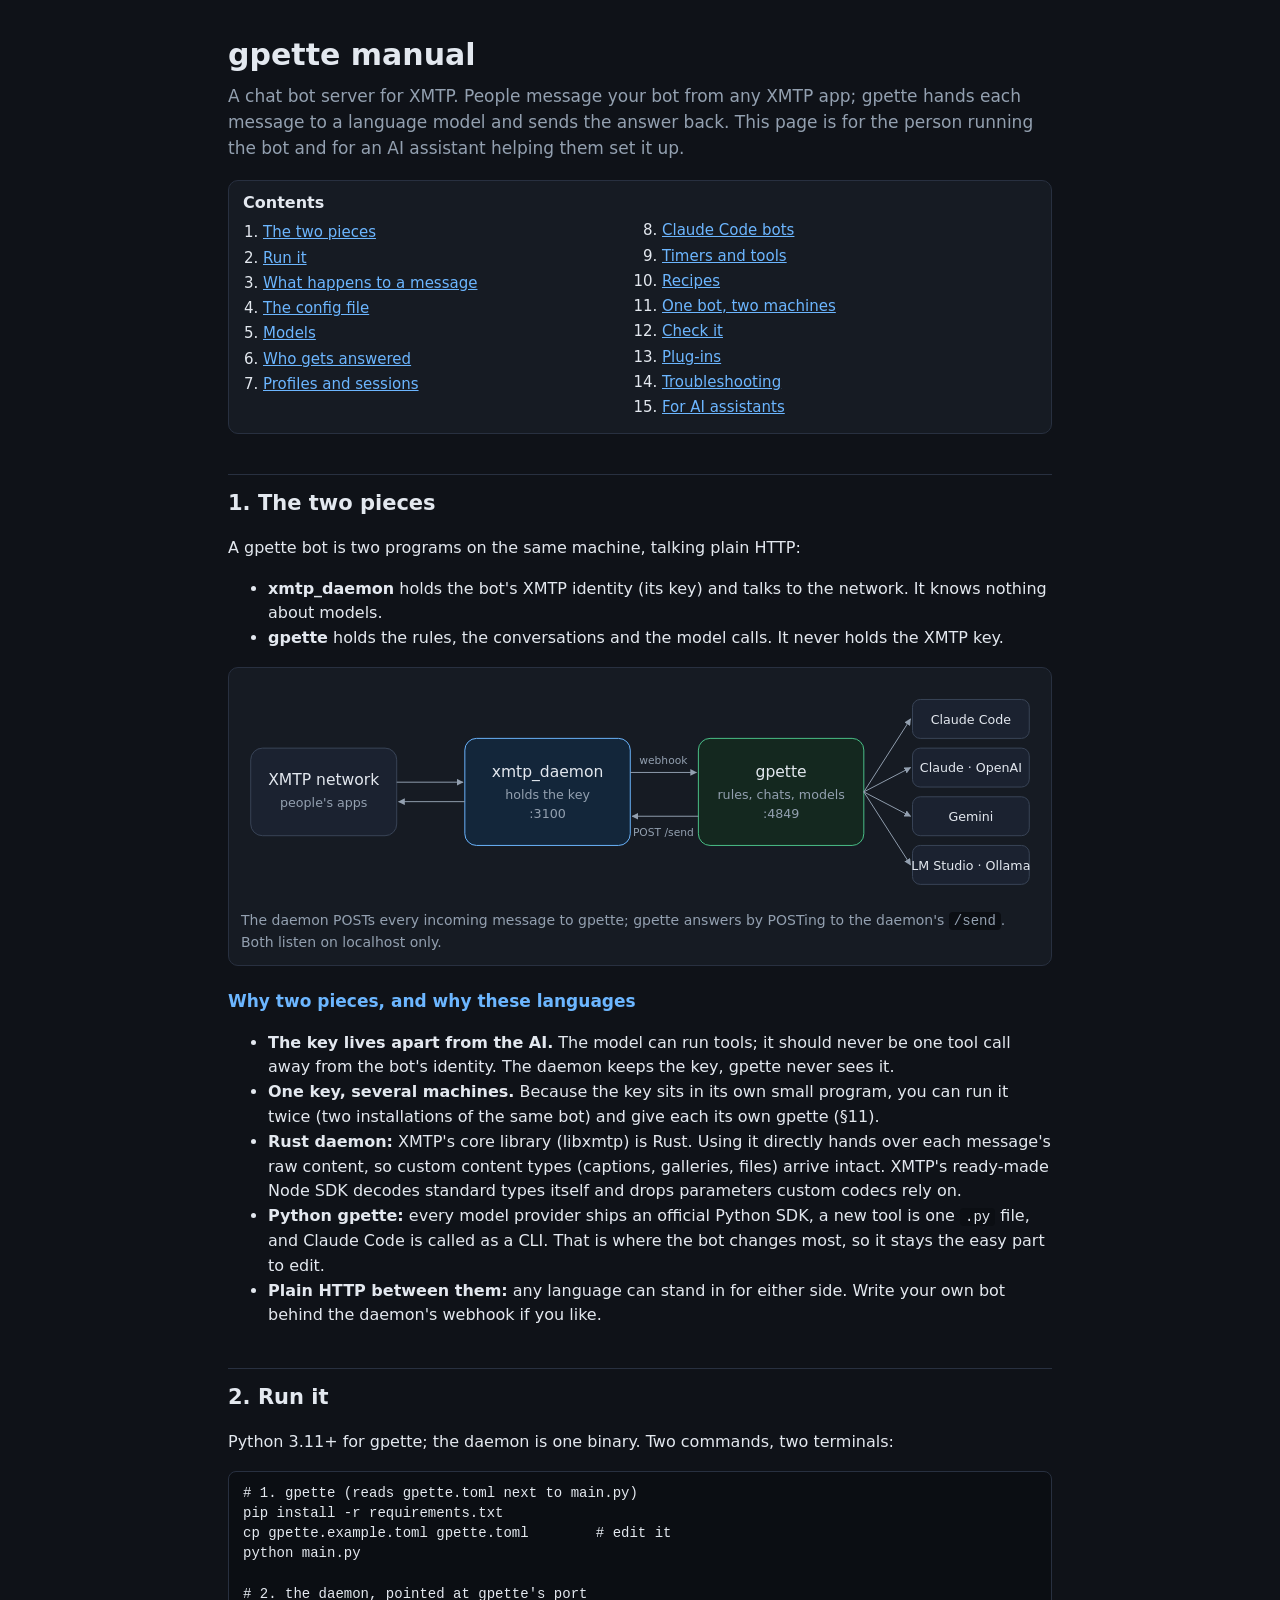
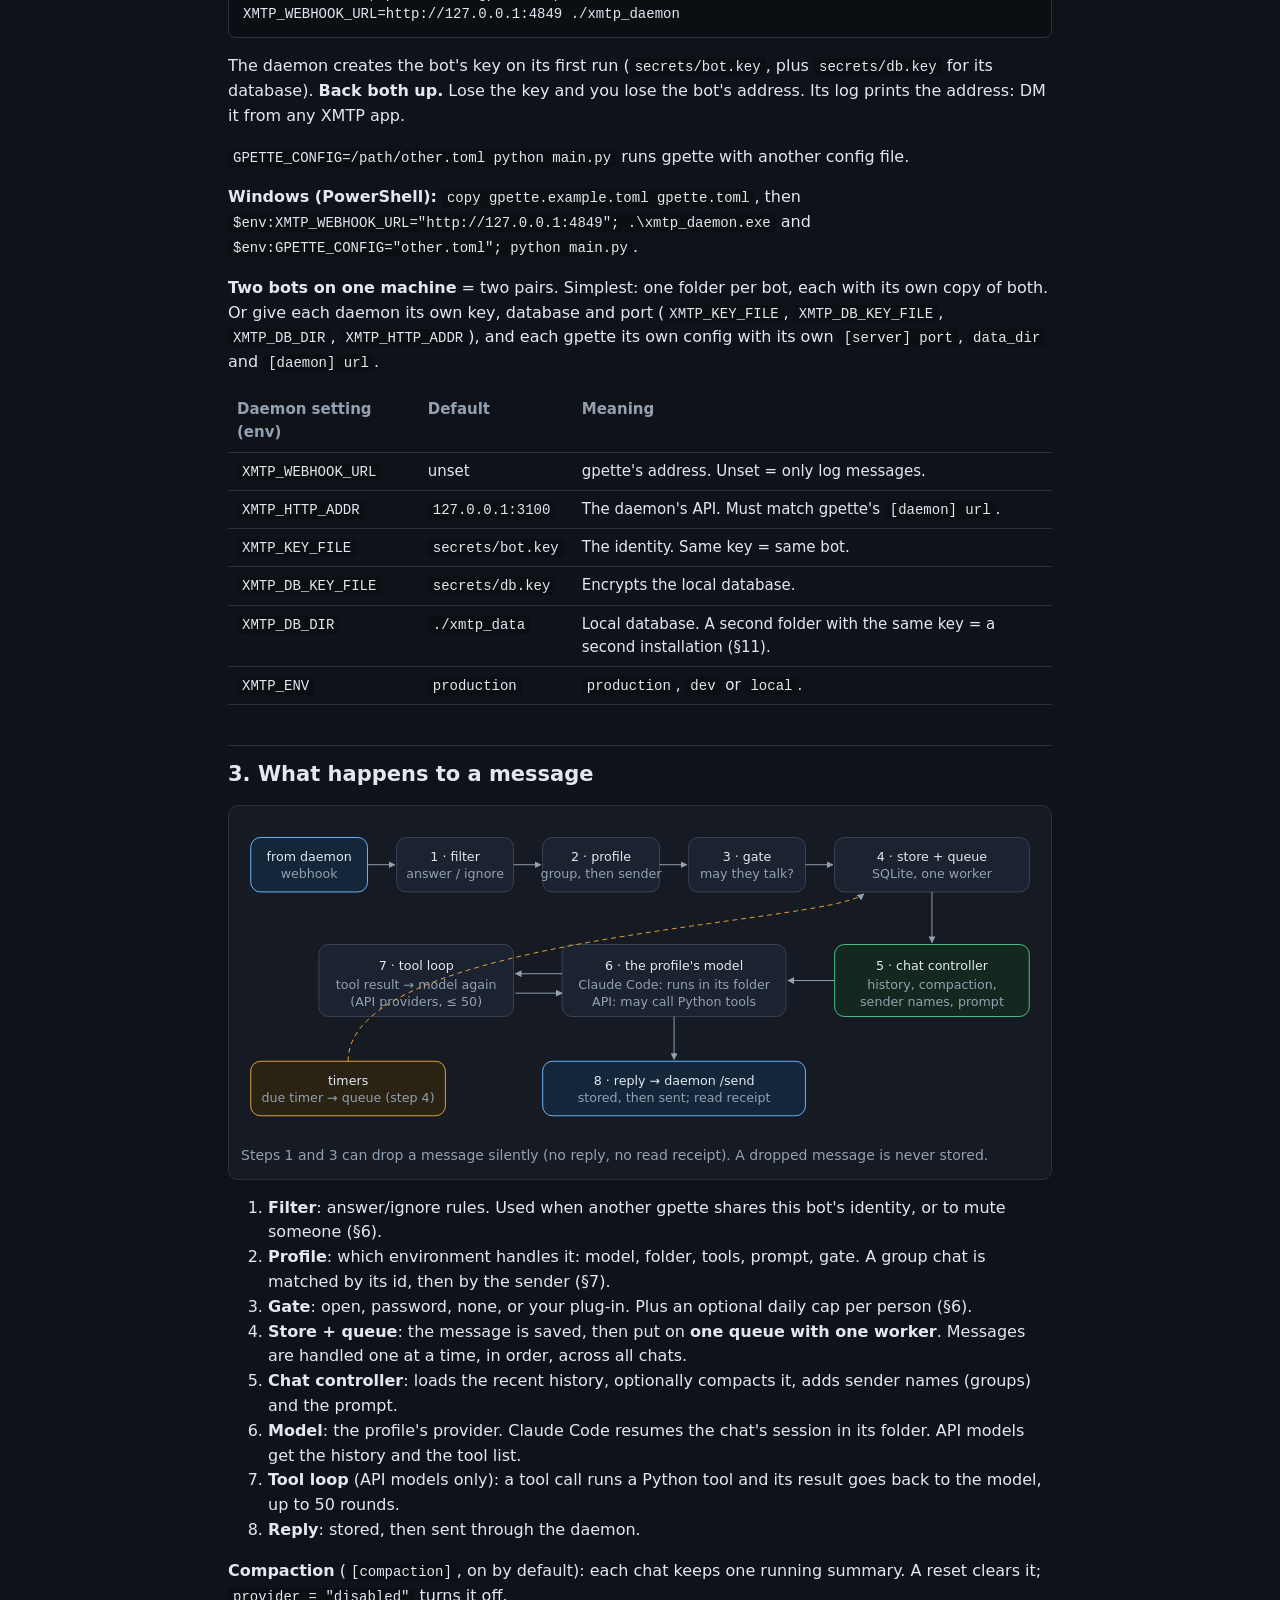
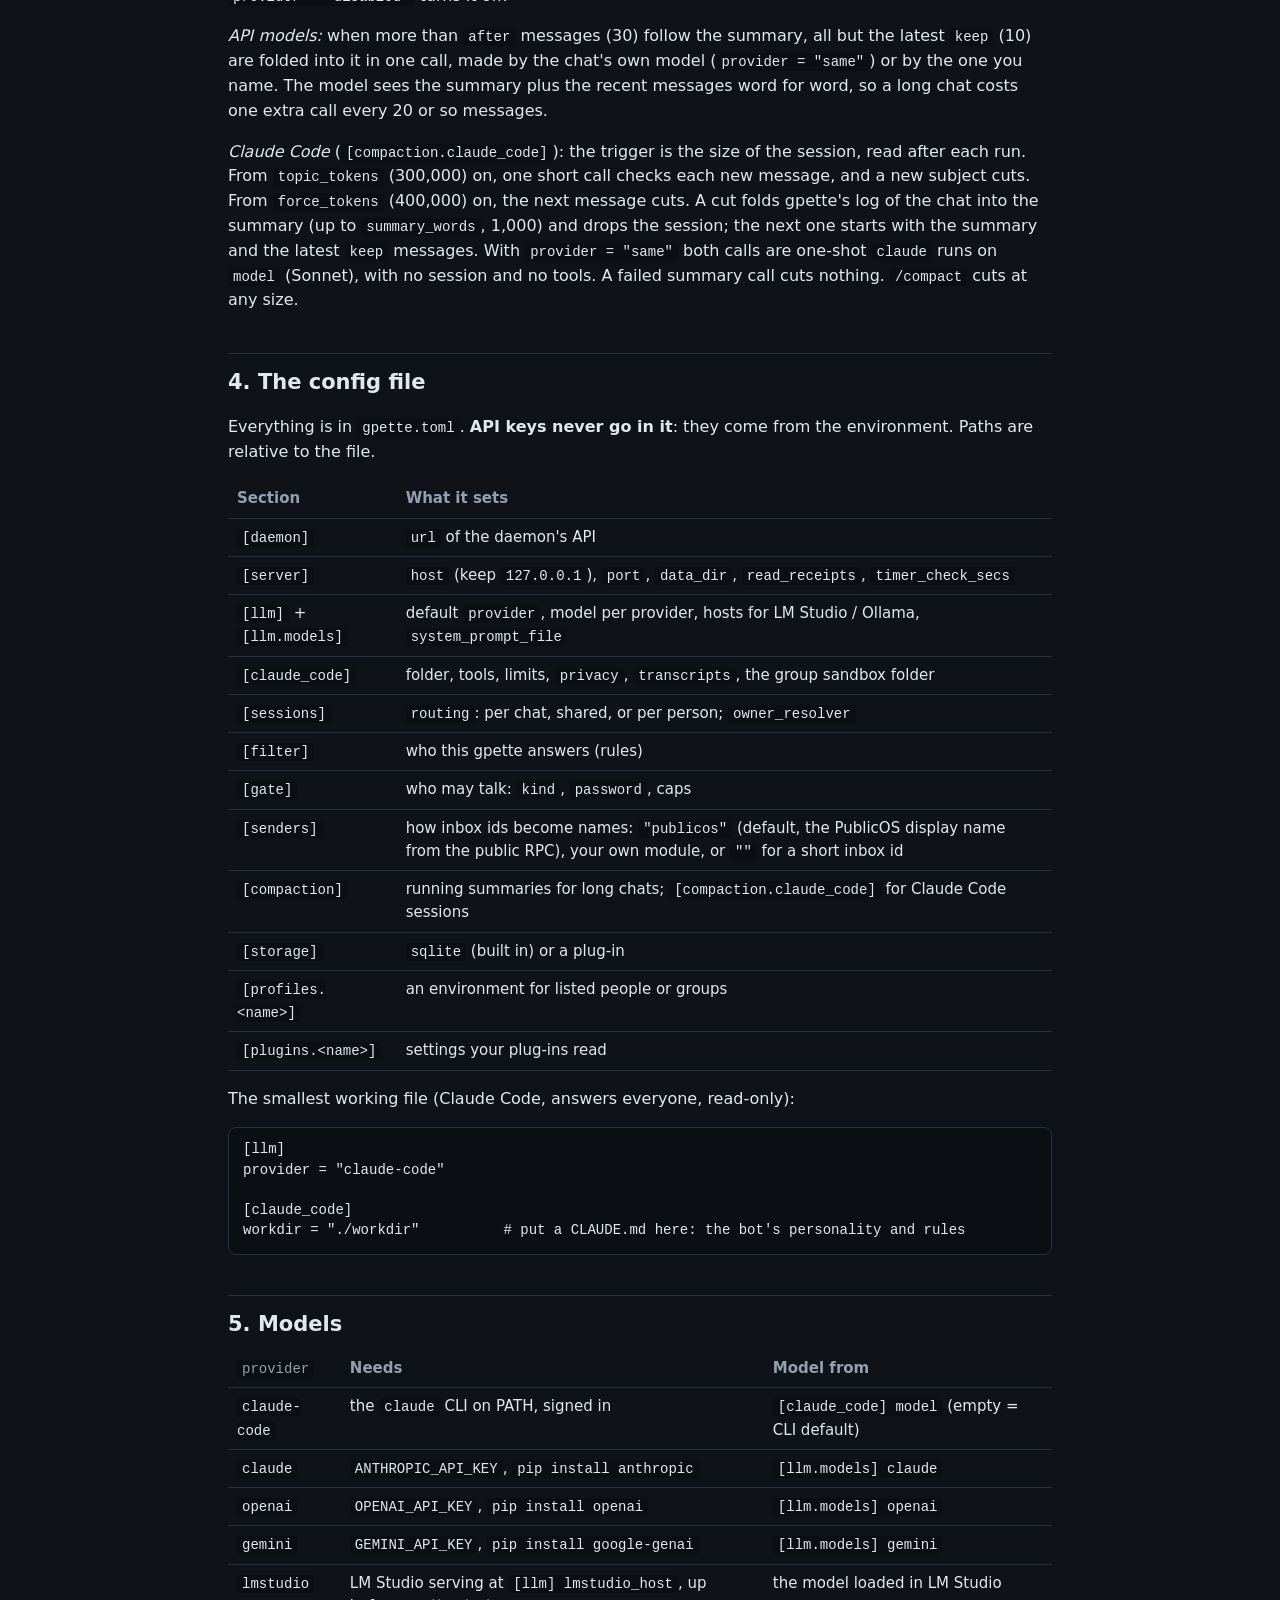
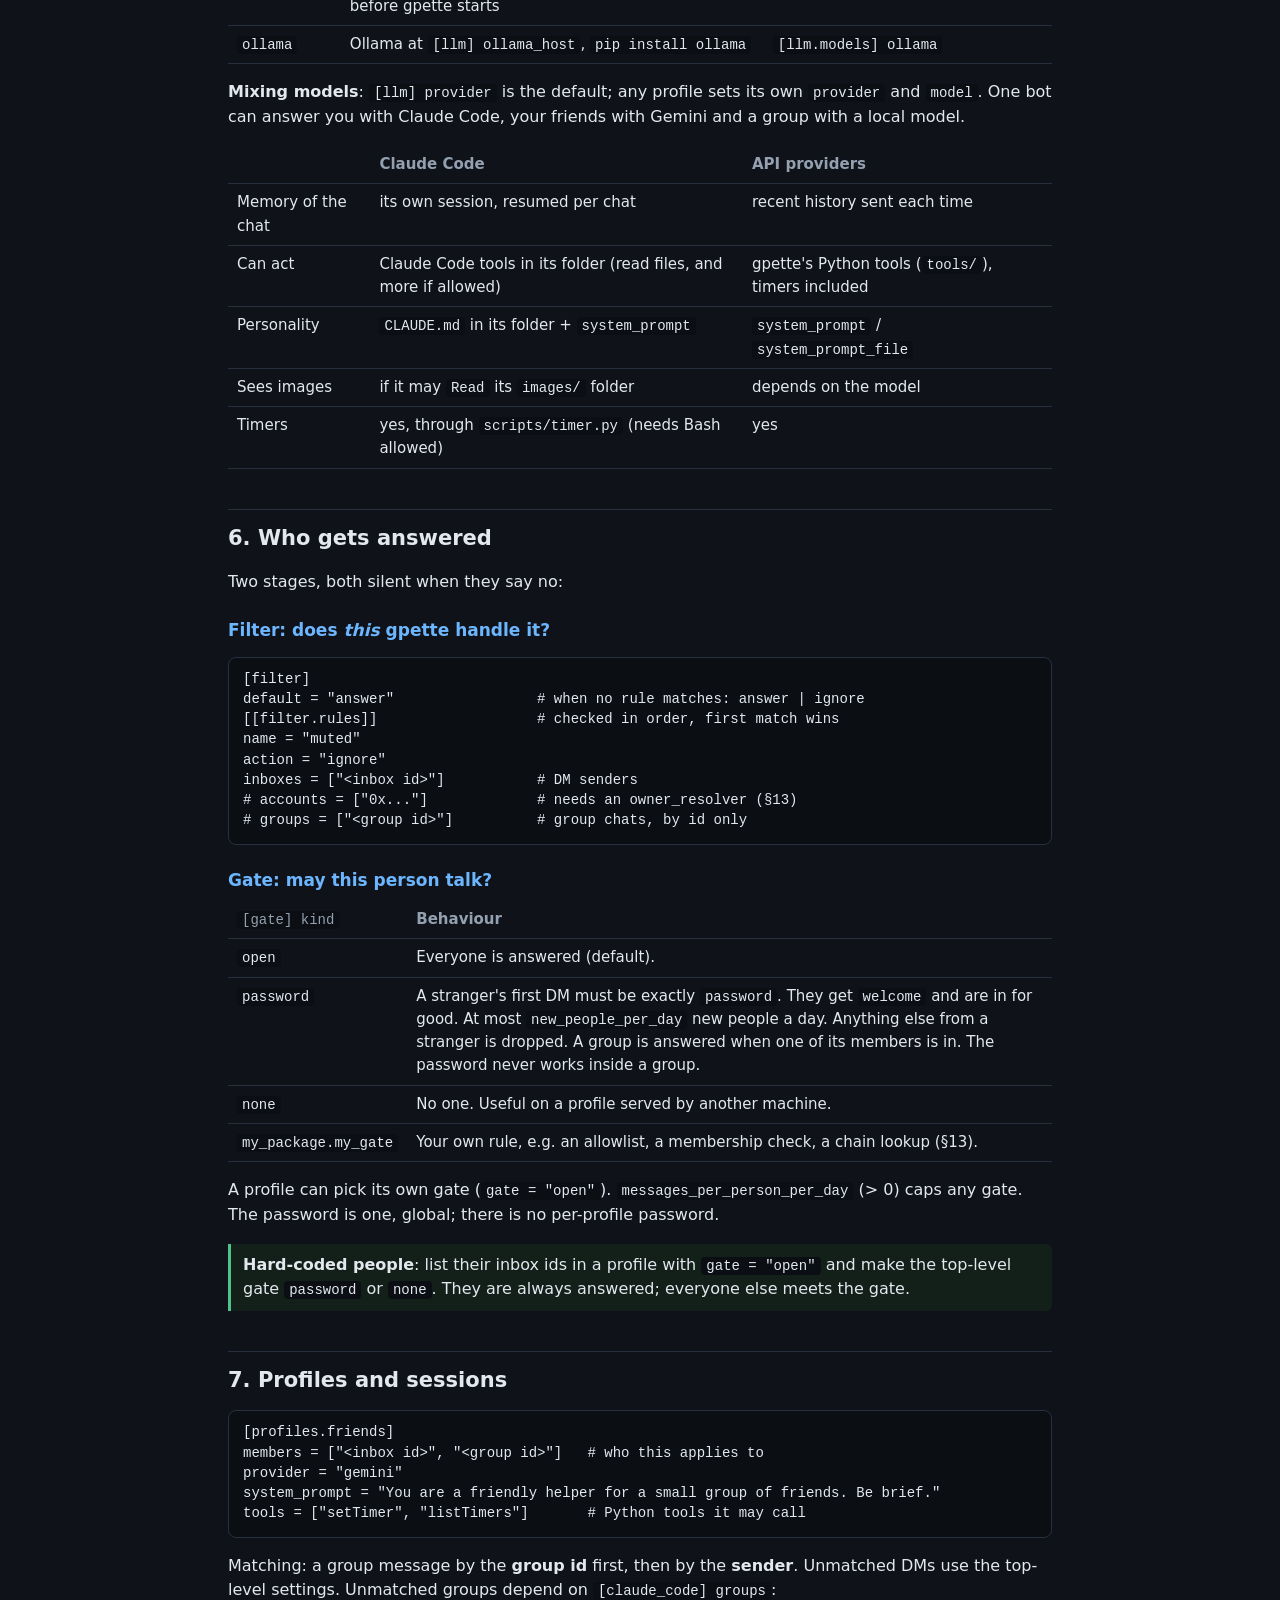
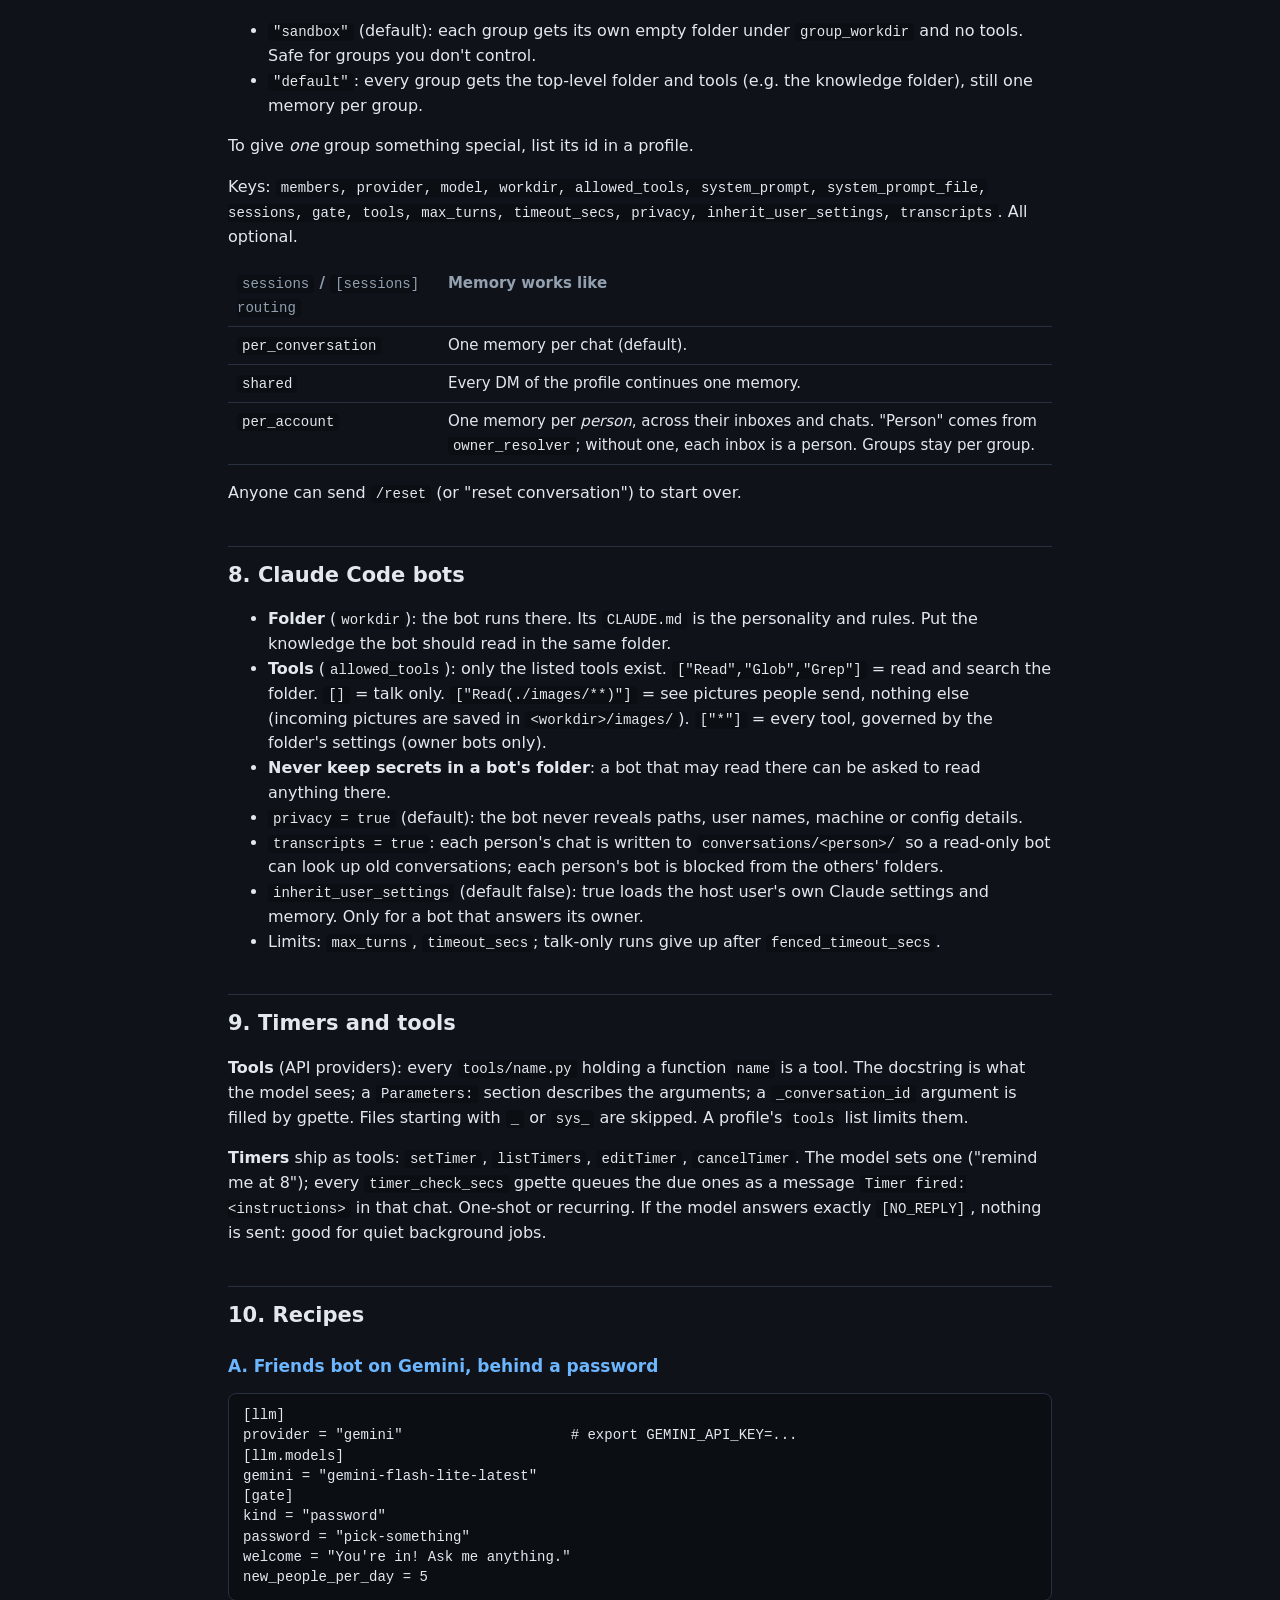
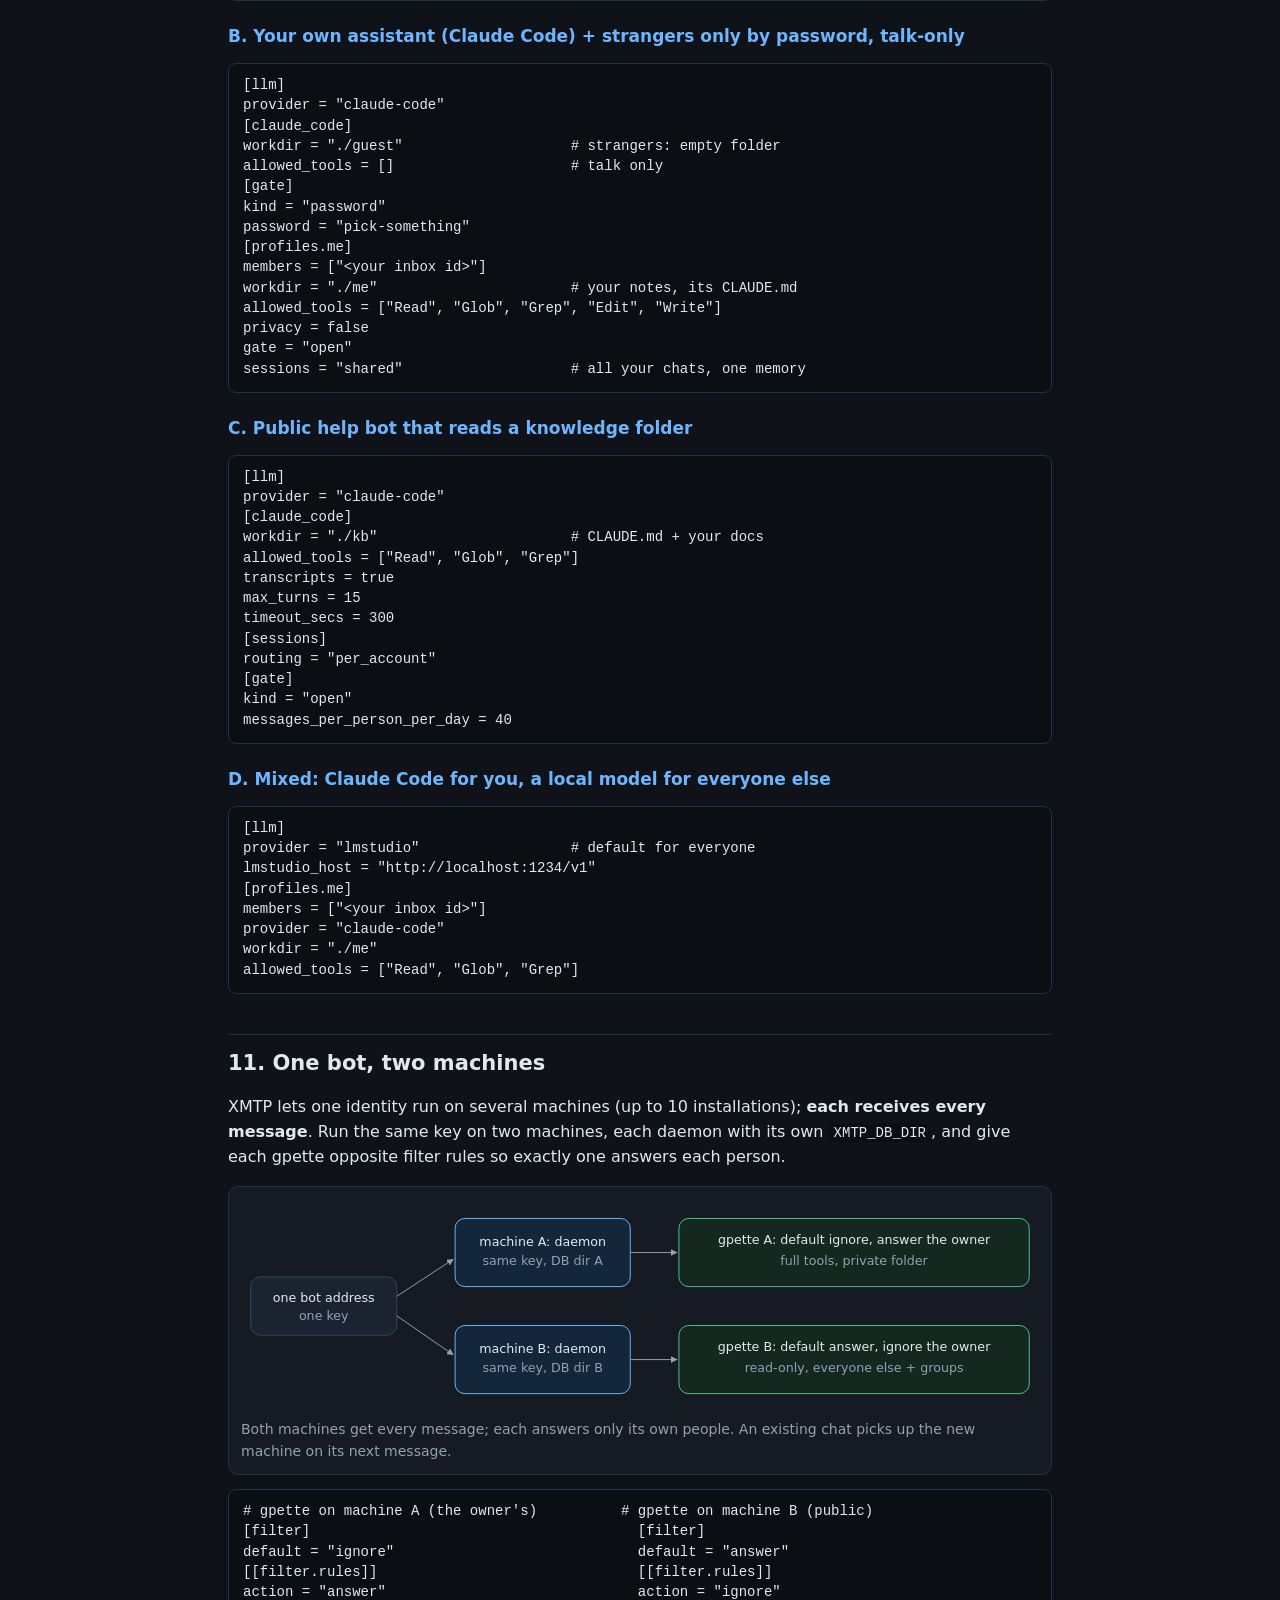
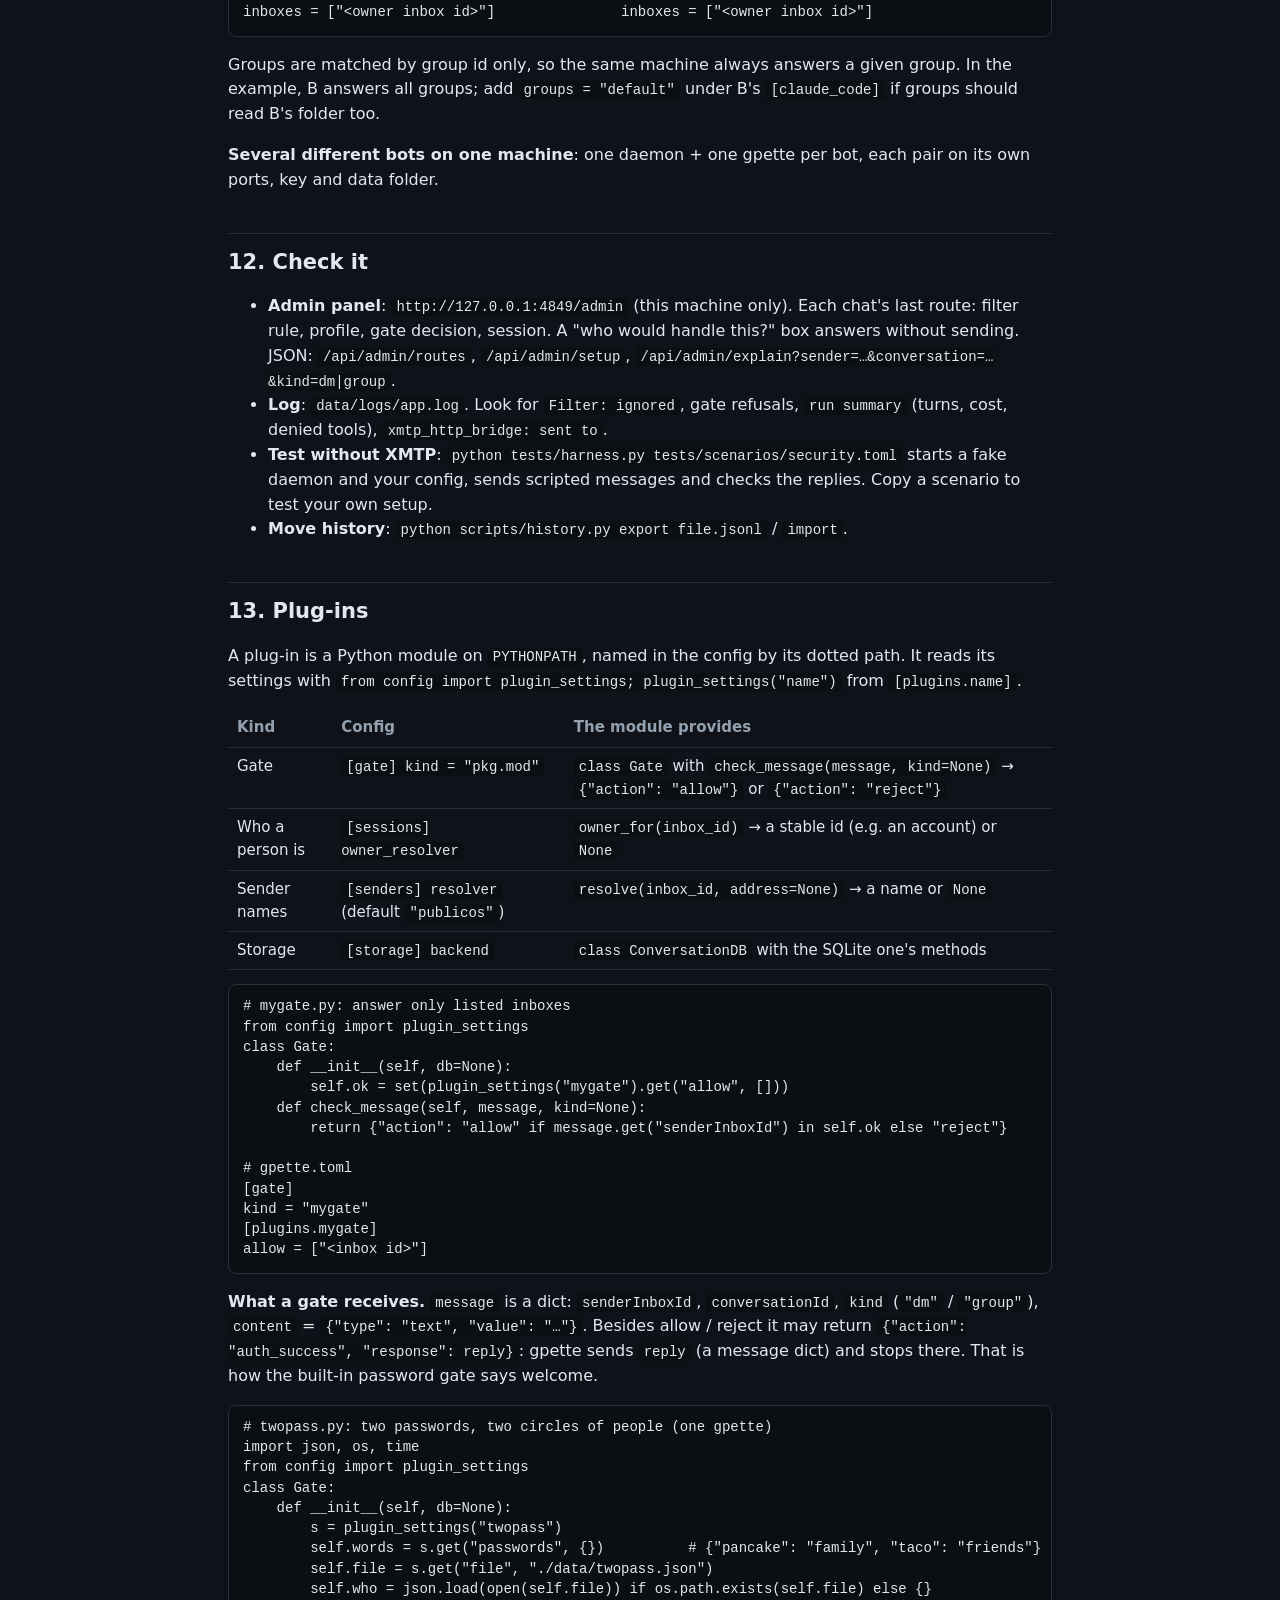
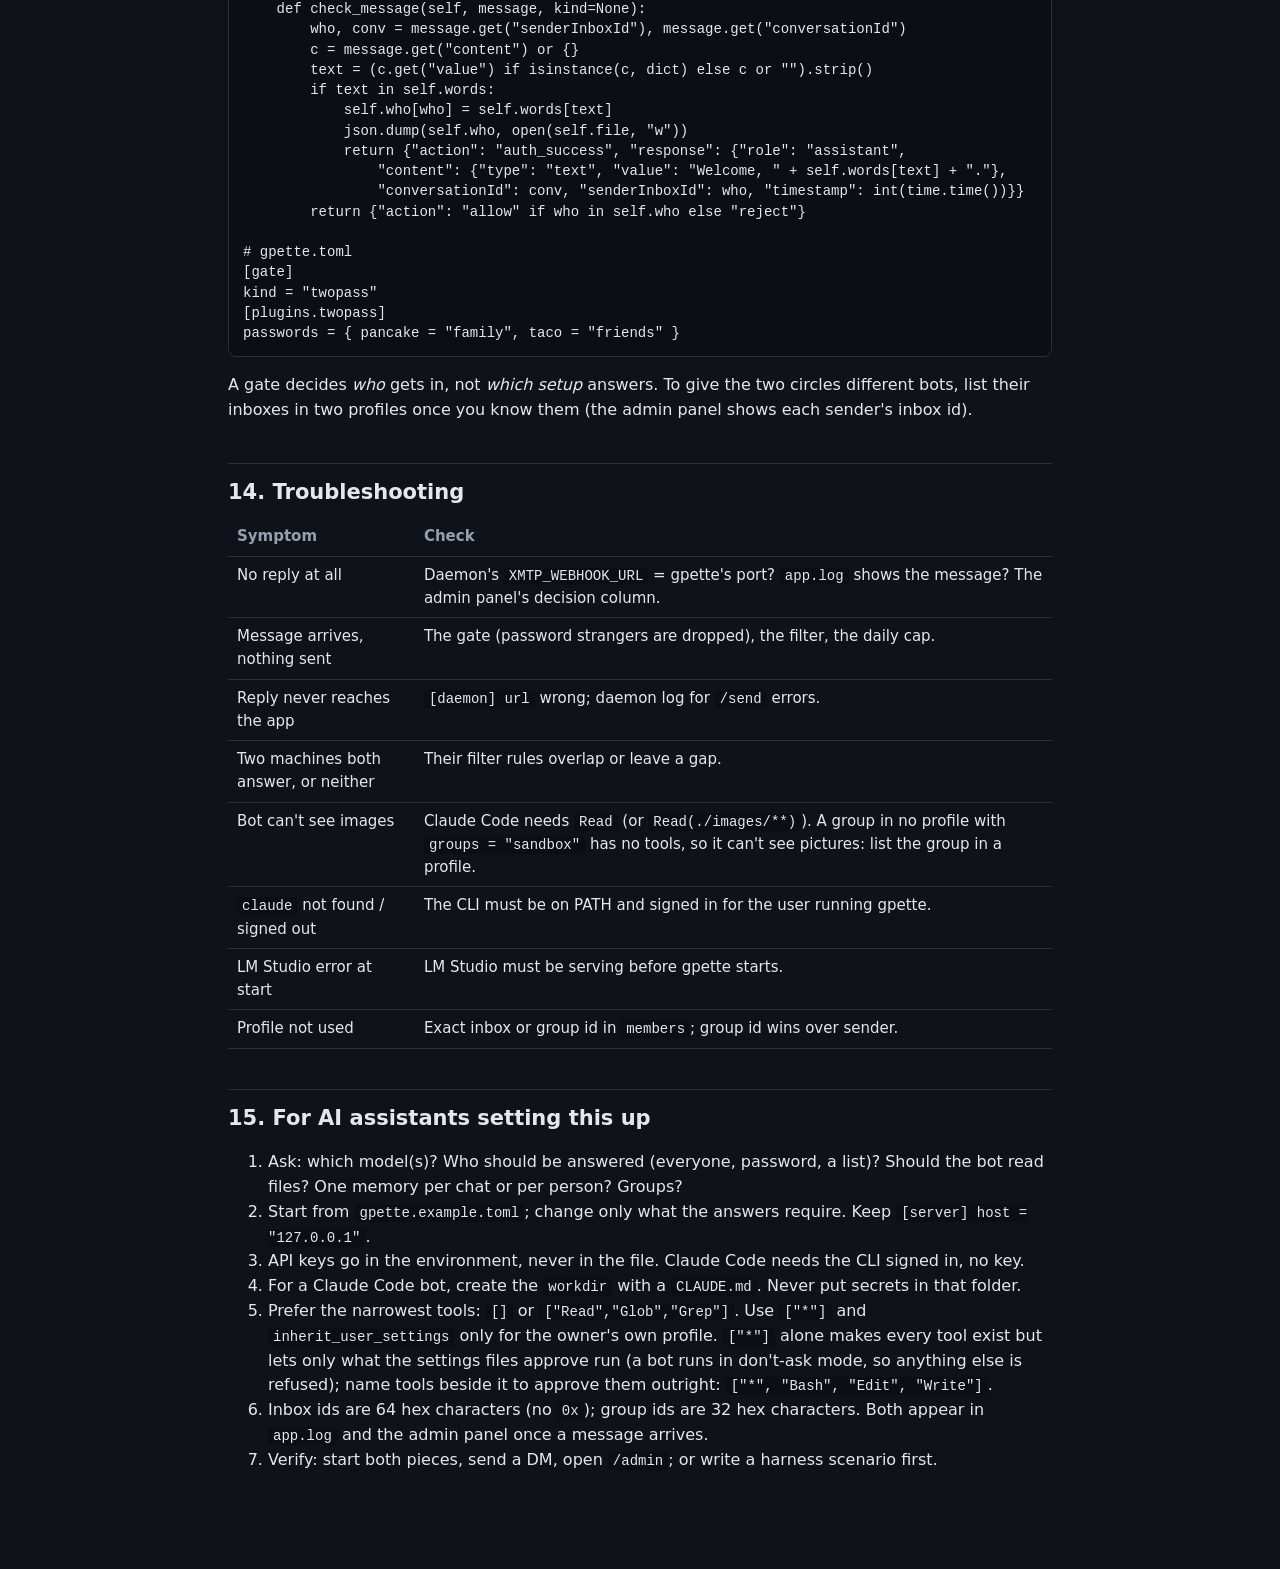
==== commit 5d02ca57: "Docs: a team that takes turns (setup 6), timers need a chat with a message, Windows notes" ====
--- a/docs/manual.html
+++ b/docs/manual.html
@@ -213,7 +213,7 @@
 <tr><td>Can act</td><td>Claude Code tools in its folder (read files, and more if allowed)</td><td>gpette's Python tools (<code>tools/</code>), timers included</td></tr>
 <tr><td>Personality</td><td><code>CLAUDE.md</code> in its folder + <code>system_prompt</code></td><td><code>system_prompt</code> / <code>system_prompt_file</code></td></tr>
 <tr><td>Sees images</td><td>if it may <code>Read</code> its <code>images/</code> folder</td><td>depends on the model</td></tr>
-<tr><td>Timers</td><td>no</td><td>yes</td></tr>
+<tr><td>Timers</td><td>yes, through <code>scripts/timer.py</code> (needs Bash allowed)</td><td>yes</td></tr>
 </table>
 
 <h2 id="who">6. Who gets answered</h2>
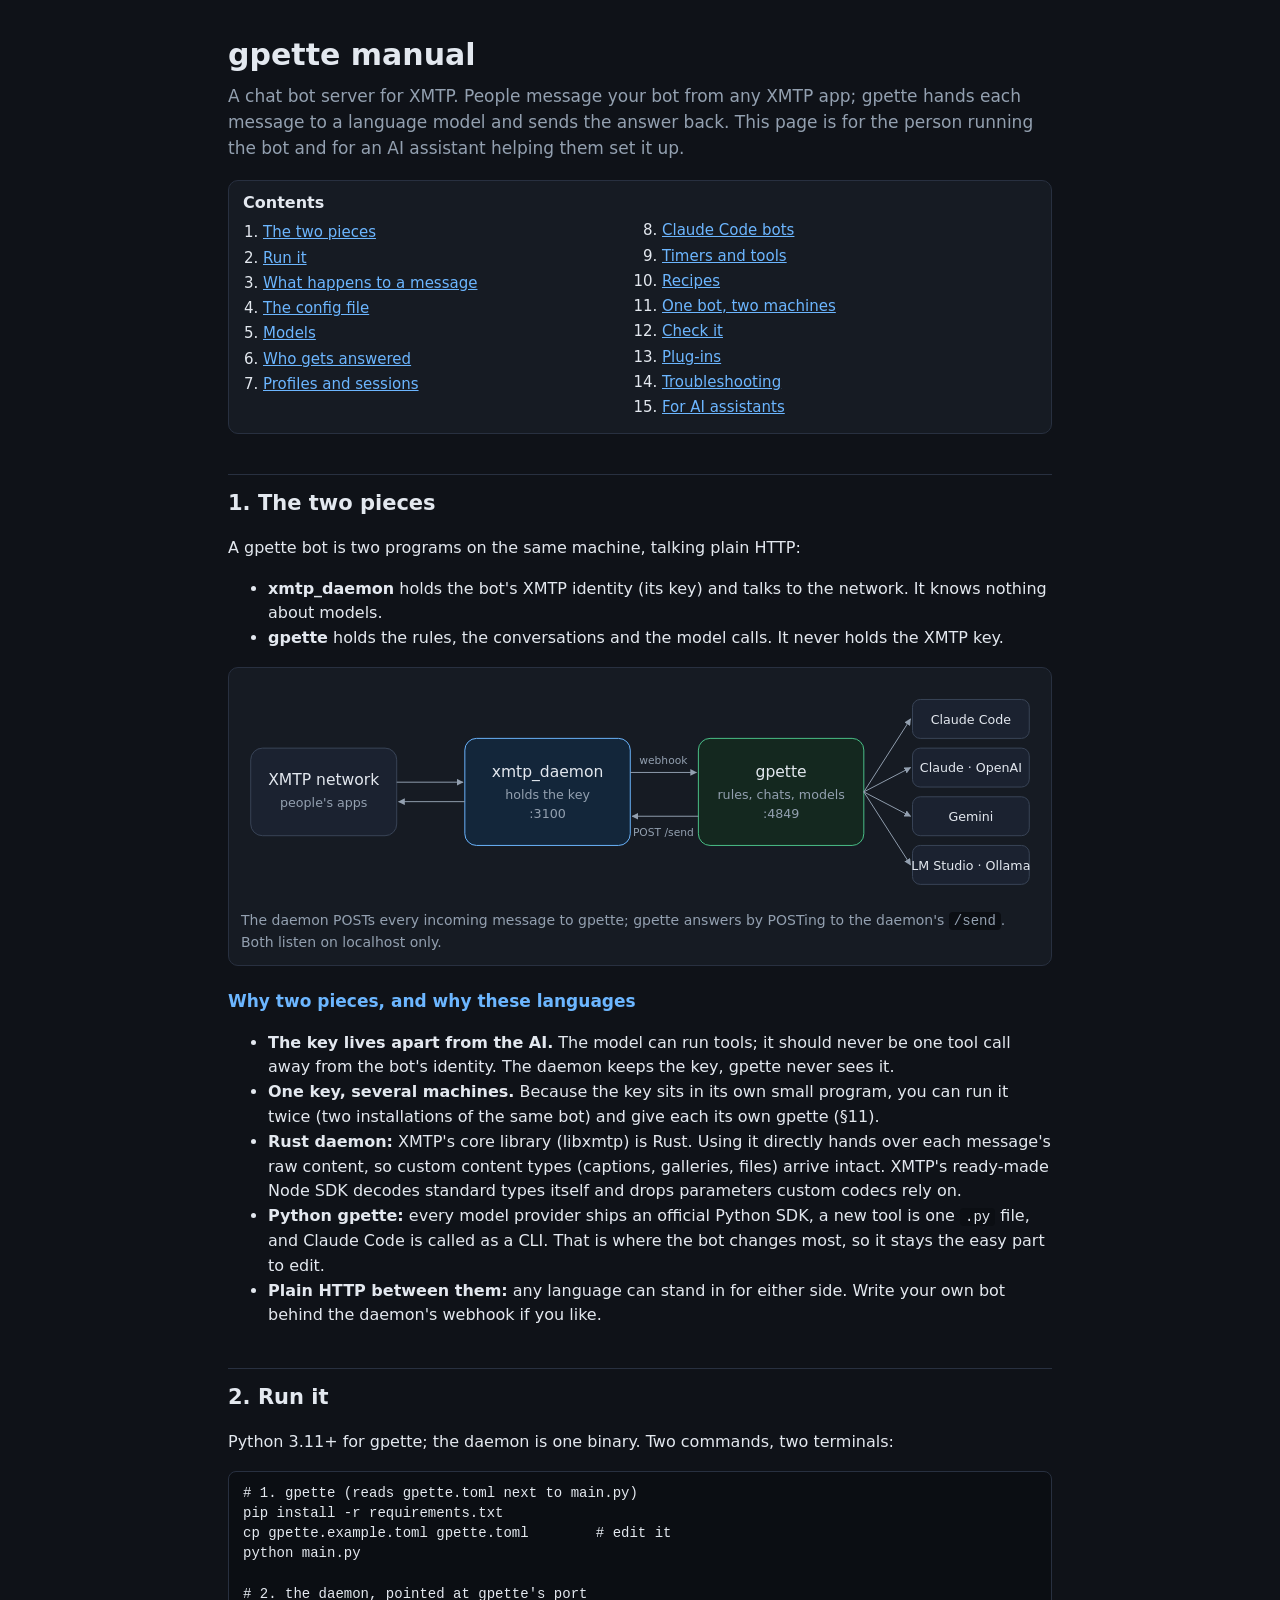
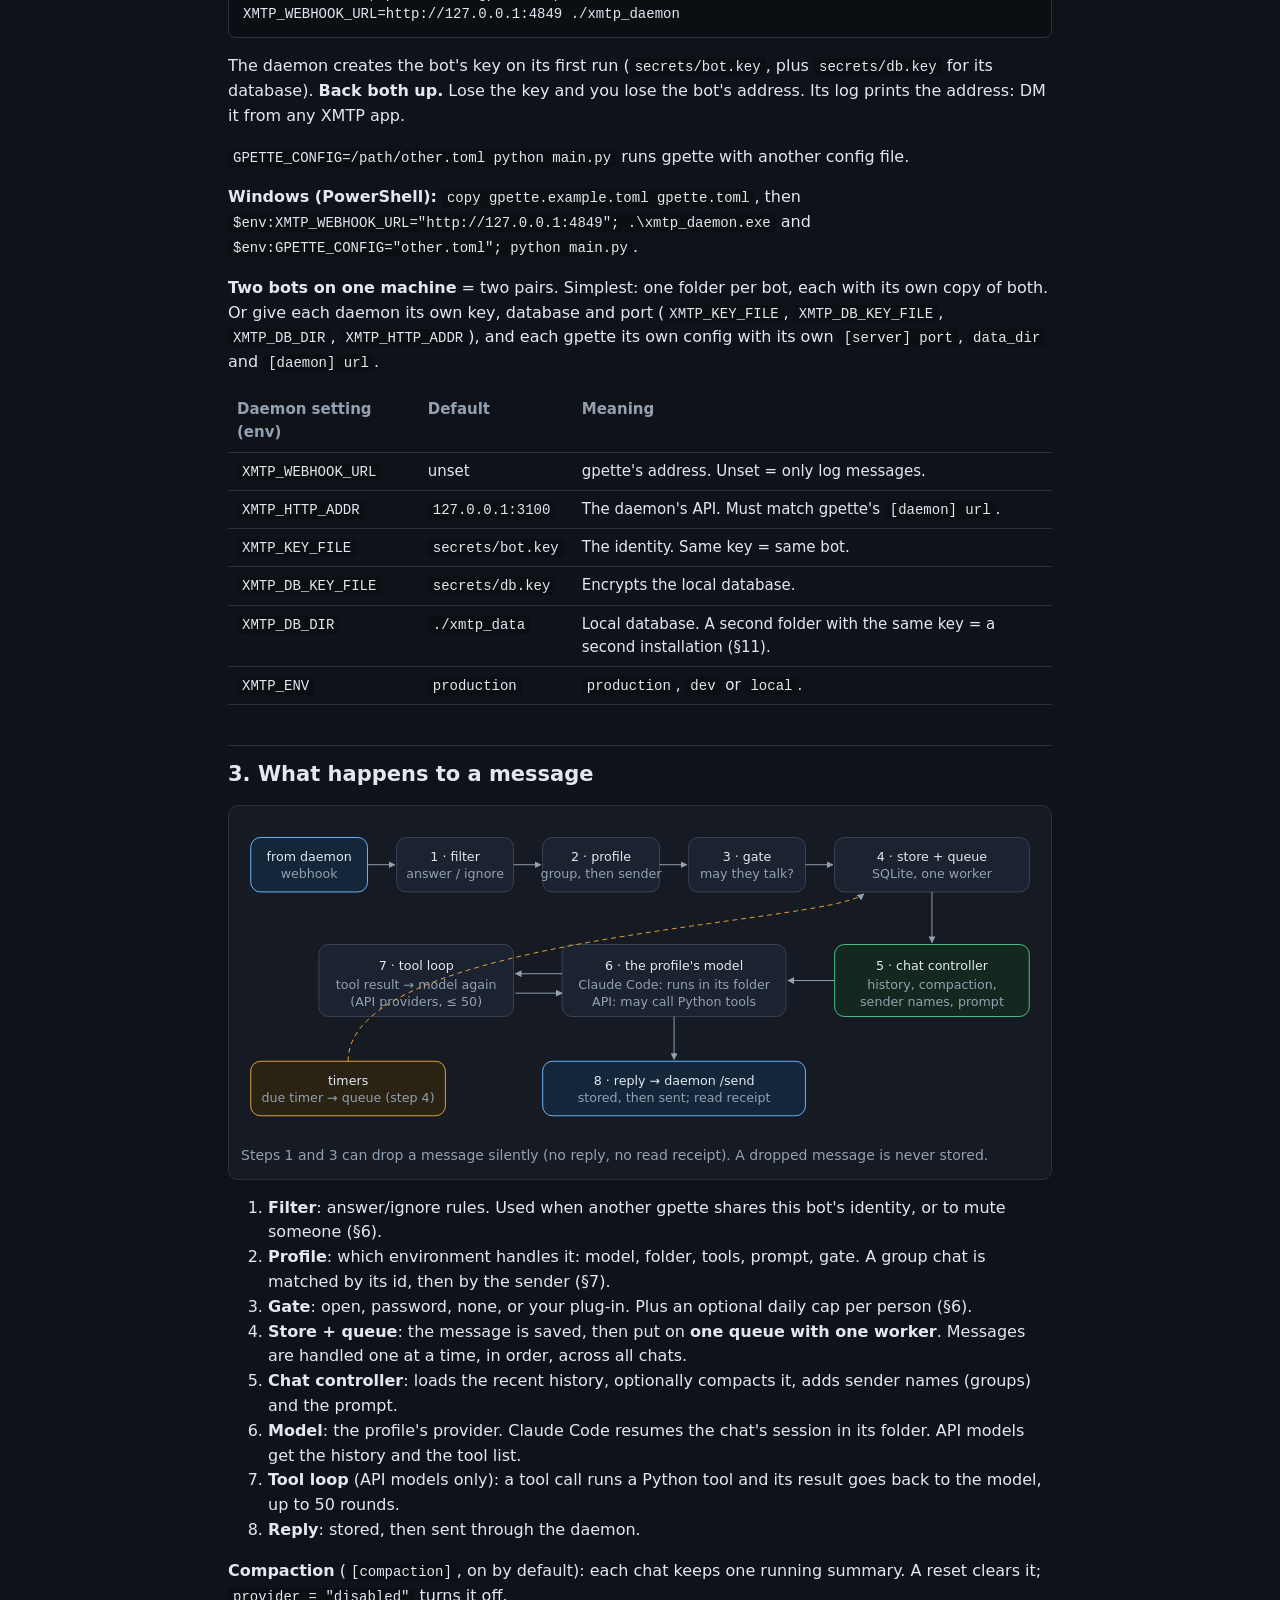
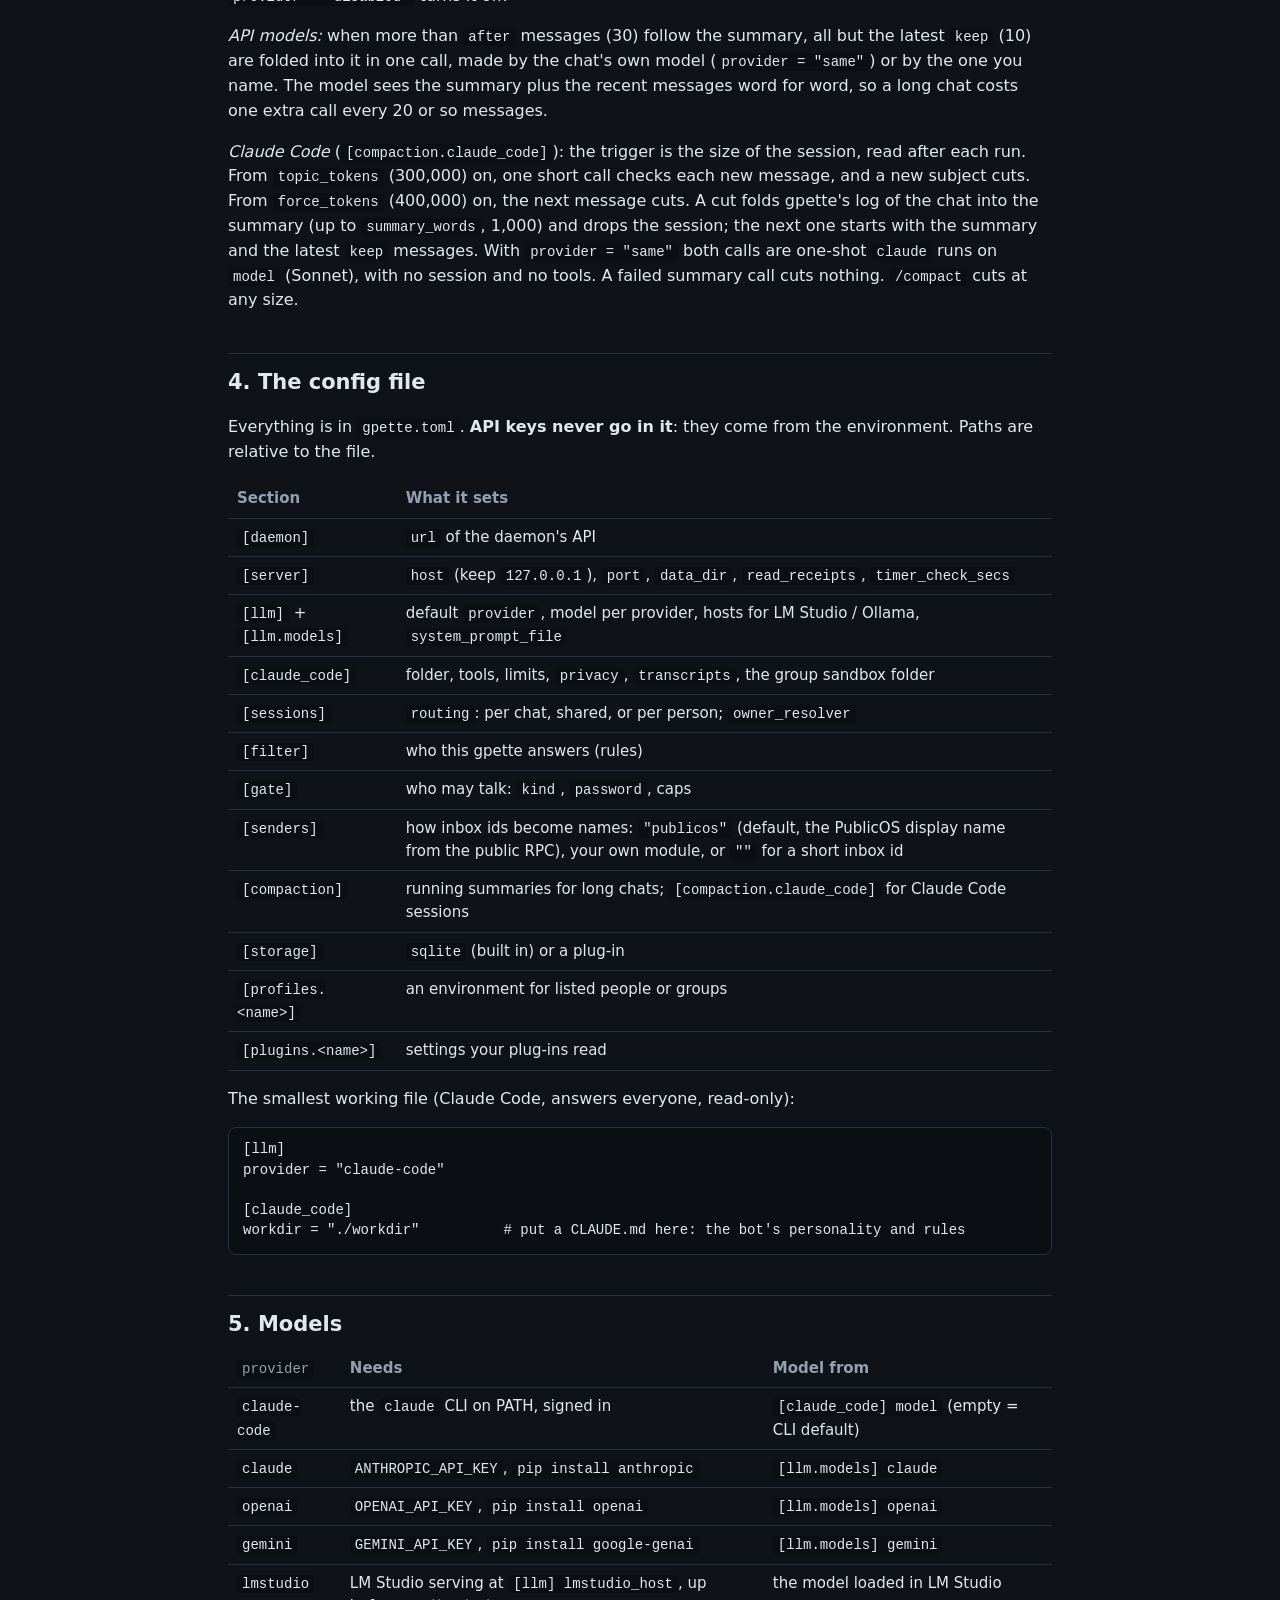
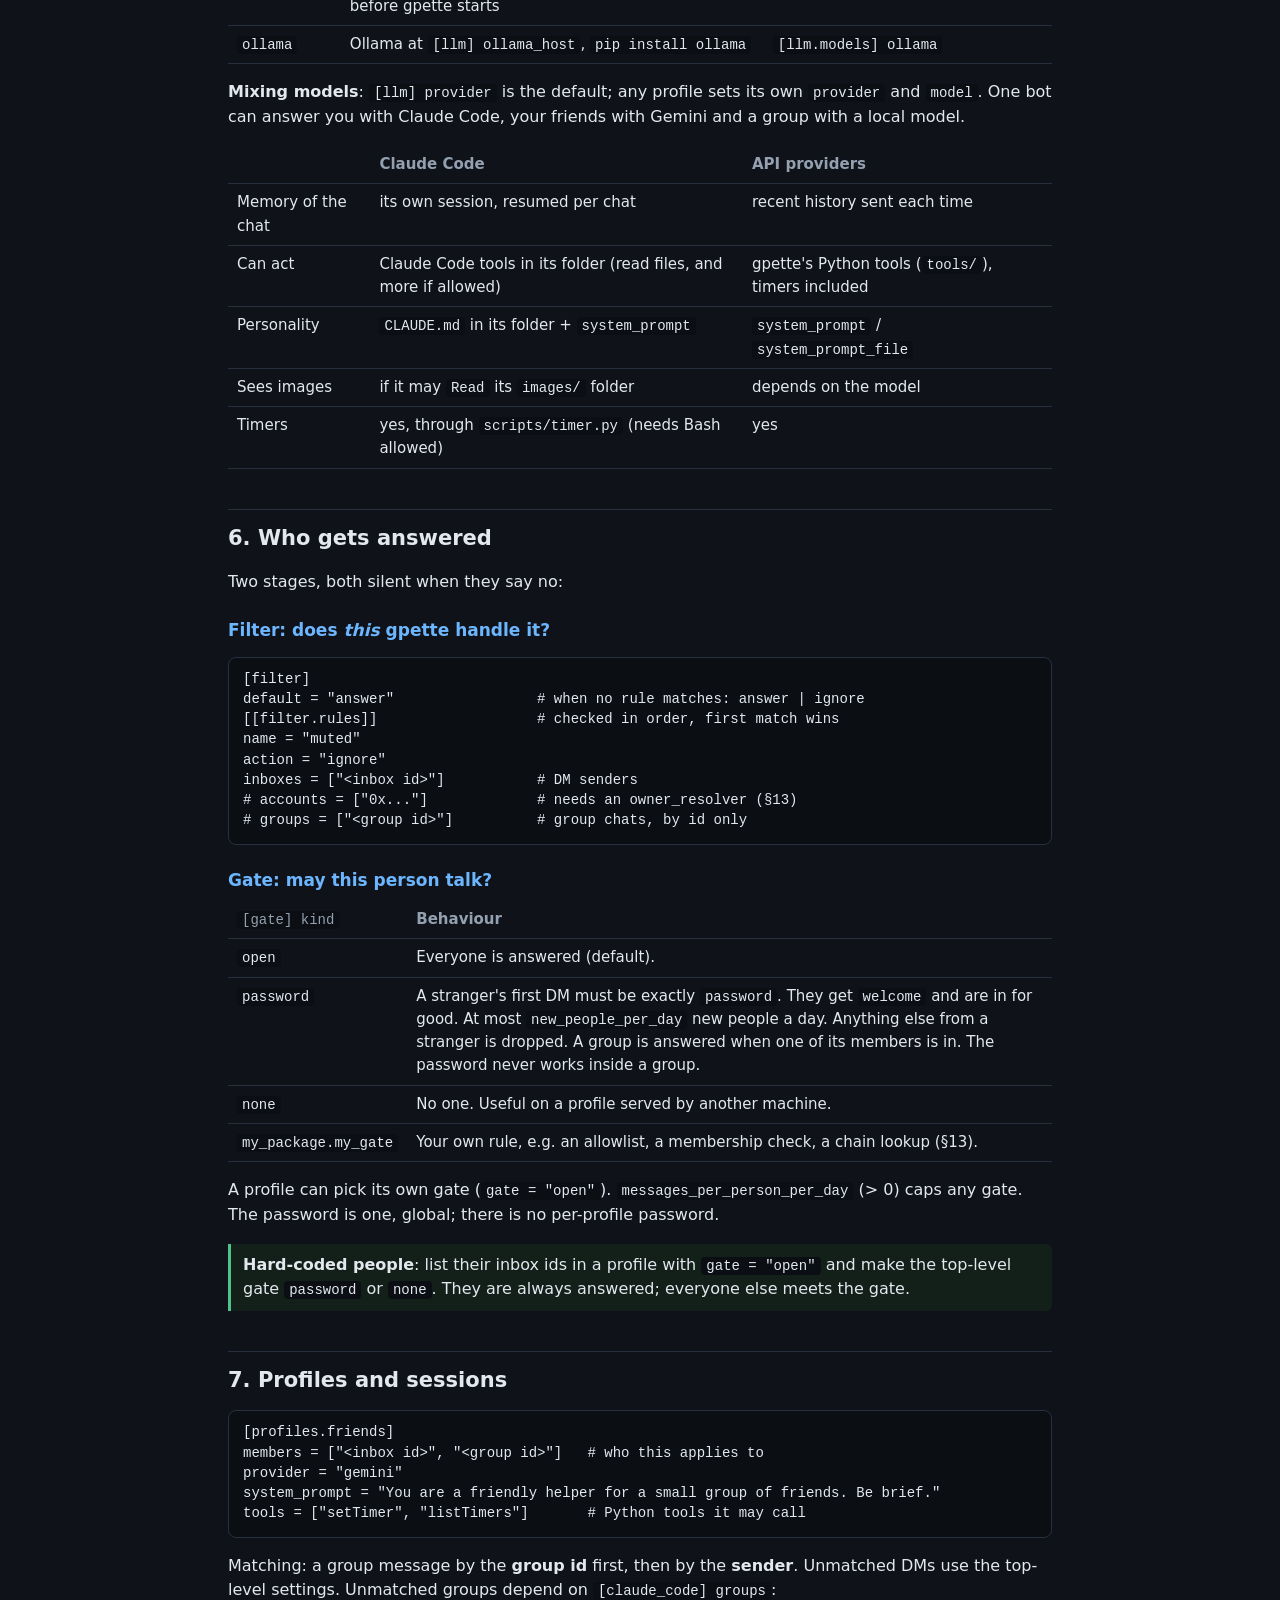
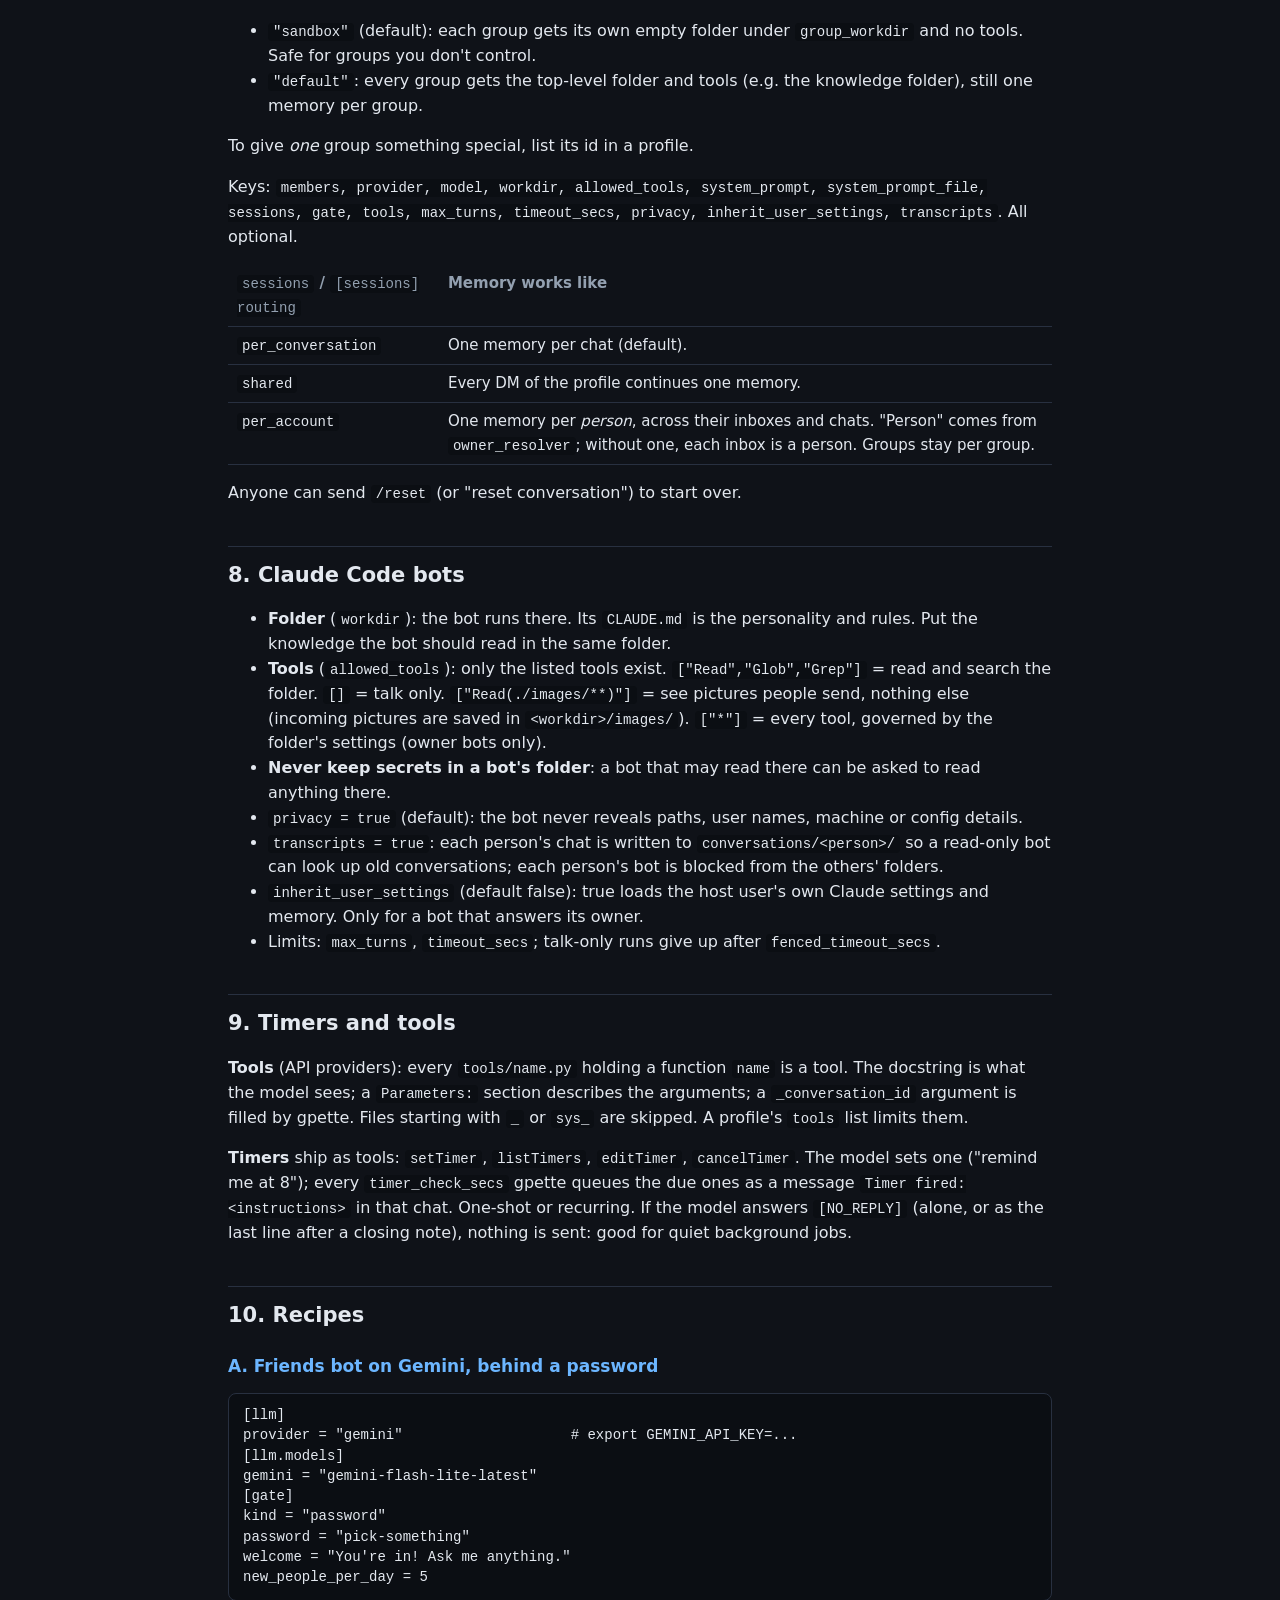
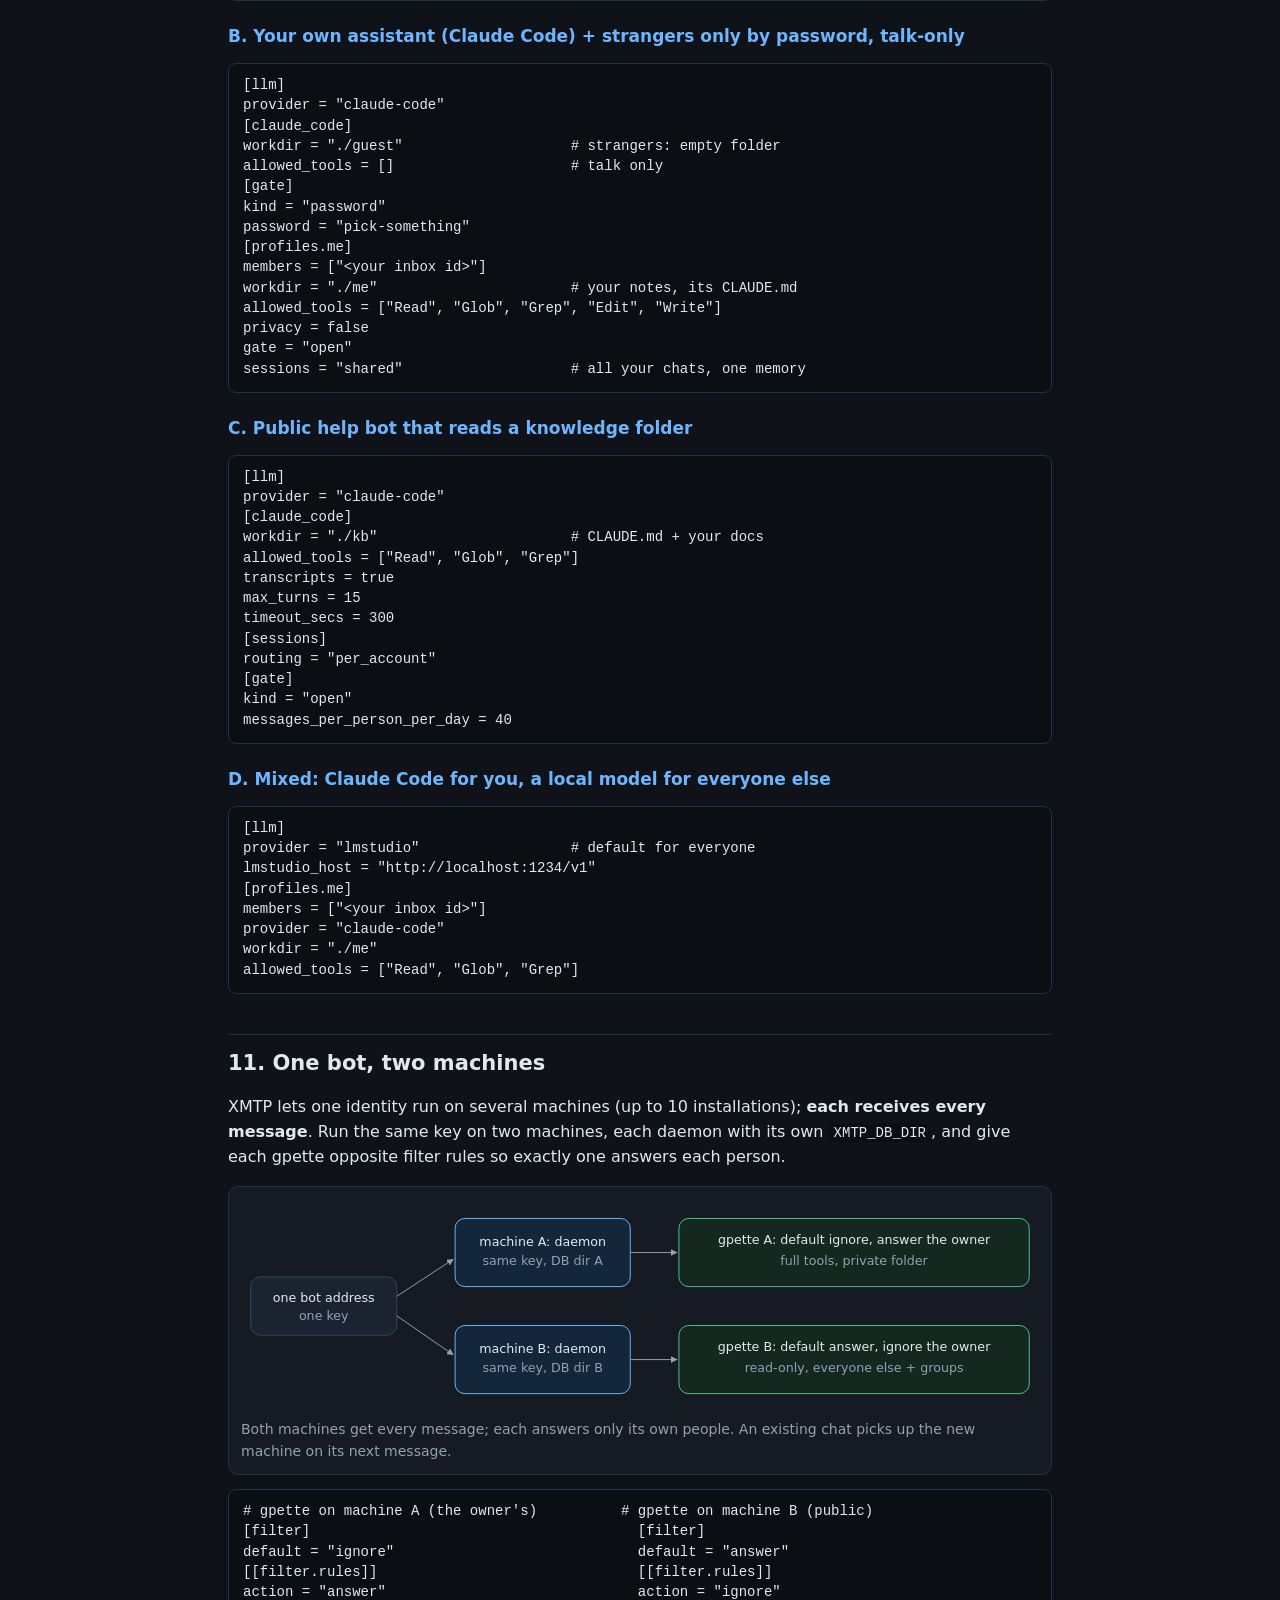
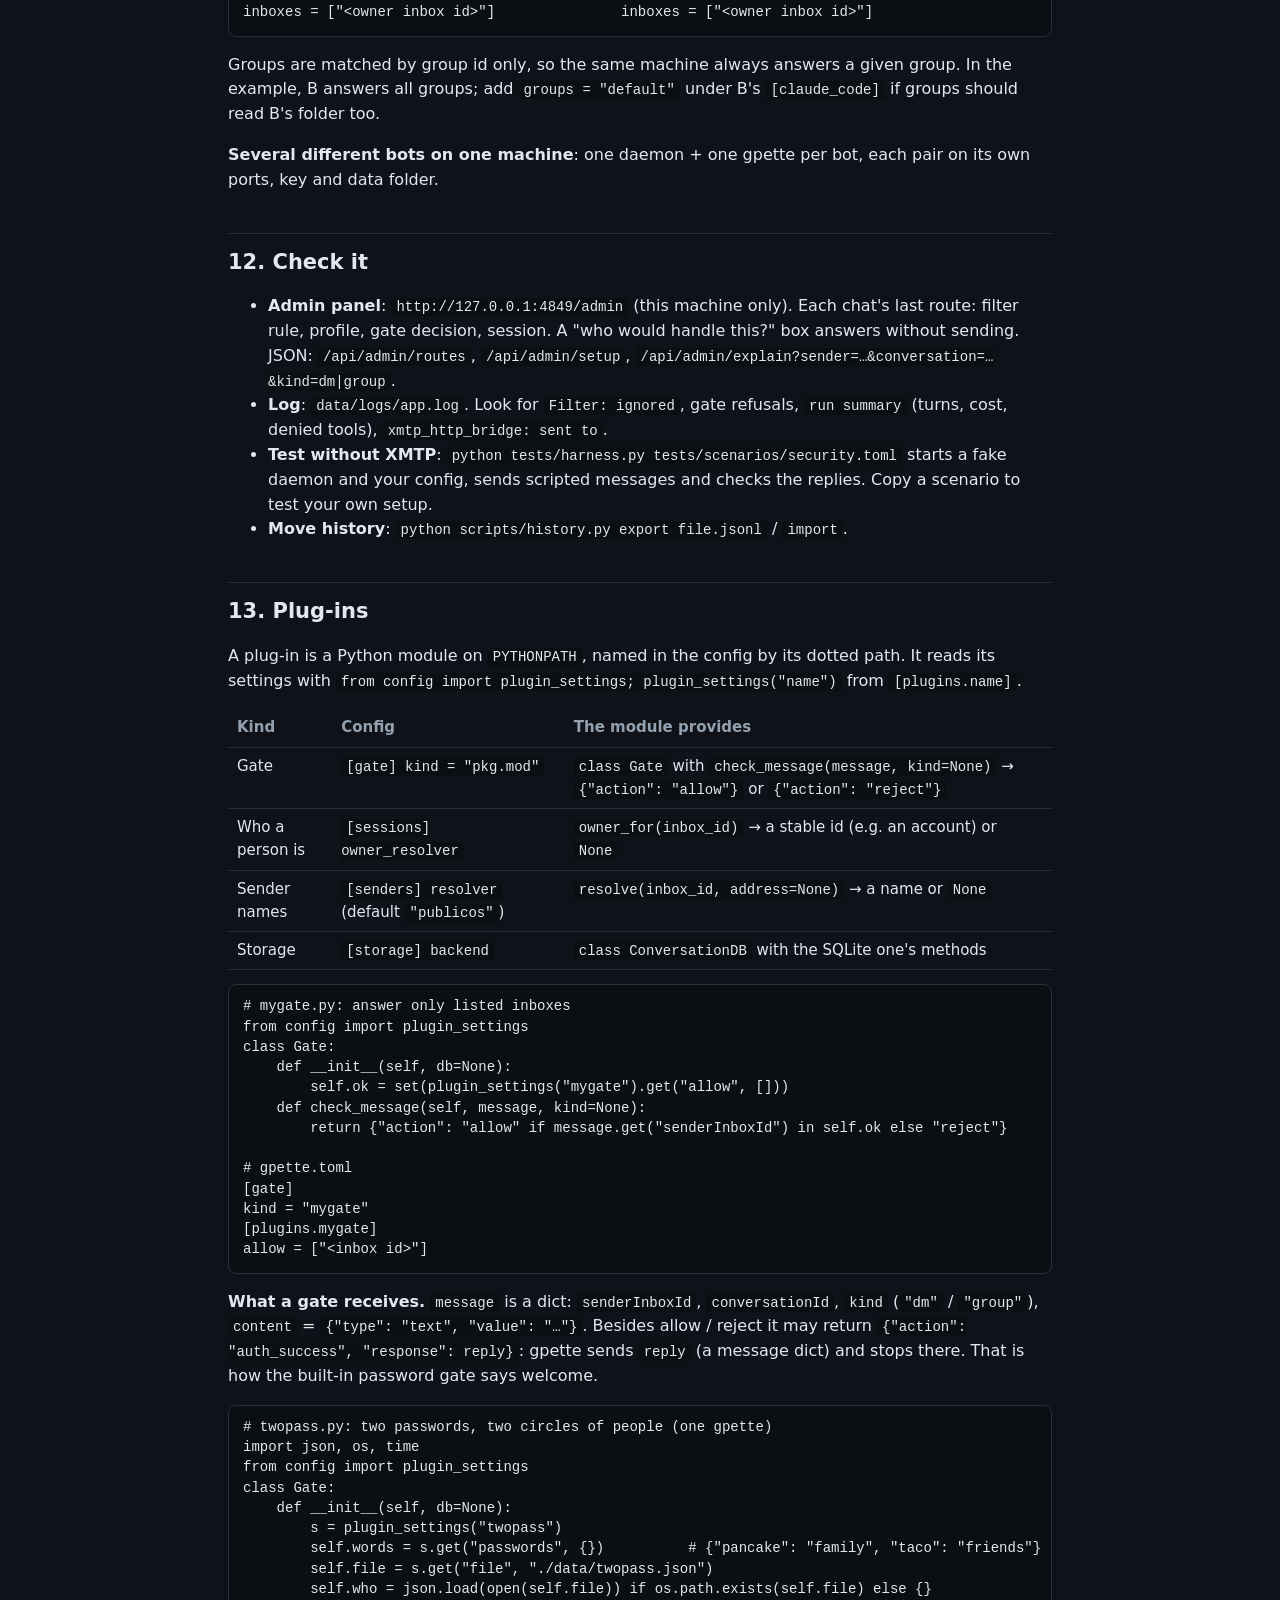
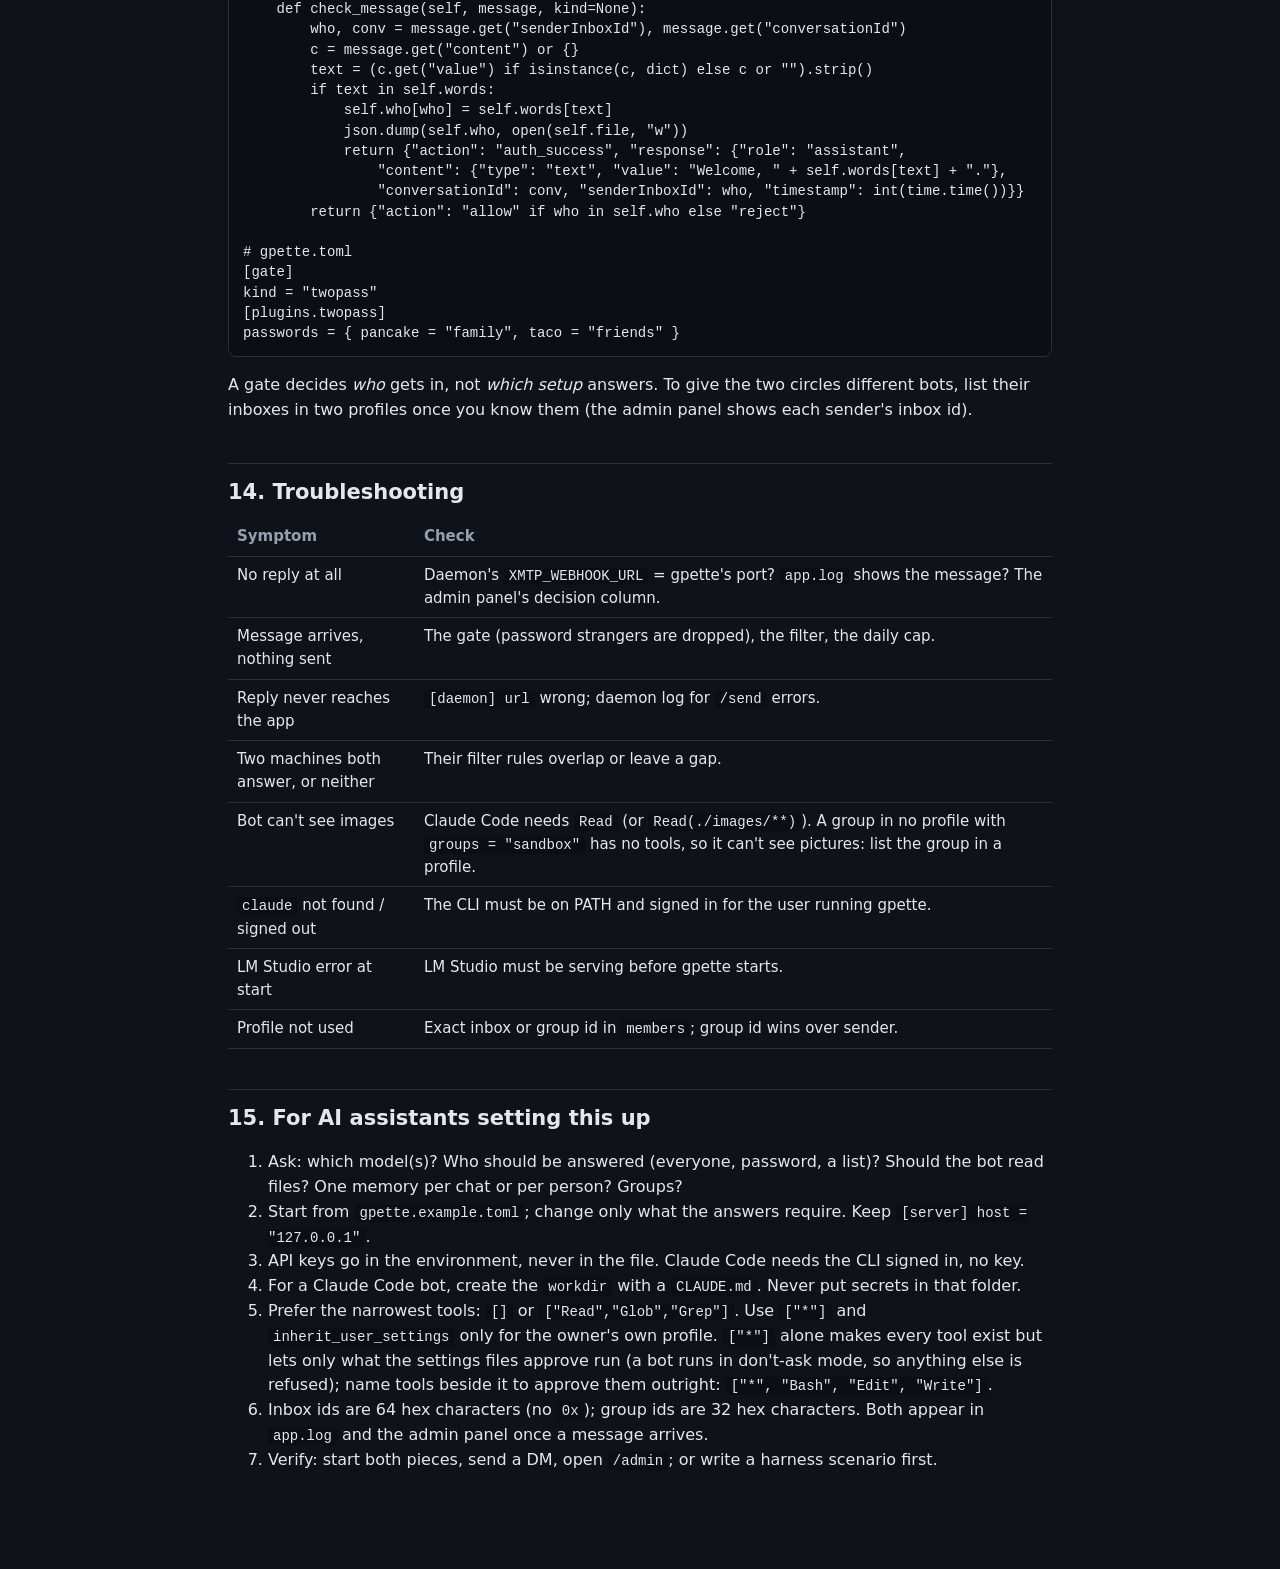
==== commit 51c4c84b: "No reply" ====
--- a/docs/manual.html
+++ b/docs/manual.html
@@ -272,7 +272,7 @@
 
 <h2 id="timers">9. Timers and tools</h2>
 <p><b>Tools</b> (API providers): every <code>tools/name.py</code> holding a function <code>name</code> is a tool. The docstring is what the model sees; a <code>Parameters:</code> section describes the arguments; a <code>_conversation_id</code> argument is filled by gpette. Files starting with <code>_</code> or <code>sys_</code> are skipped. A profile's <code>tools</code> list limits them.</p>
-<p><b>Timers</b> ship as tools: <code>setTimer</code>, <code>listTimers</code>, <code>editTimer</code>, <code>cancelTimer</code>. The model sets one ("remind me at 8"); every <code>timer_check_secs</code> gpette queues the due ones as a message <code>Timer fired: &lt;instructions&gt;</code> in that chat. One-shot or recurring. If the model answers exactly <code>[NO_REPLY]</code>, nothing is sent: good for quiet background jobs.</p>
+<p><b>Timers</b> ship as tools: <code>setTimer</code>, <code>listTimers</code>, <code>editTimer</code>, <code>cancelTimer</code>. The model sets one ("remind me at 8"); every <code>timer_check_secs</code> gpette queues the due ones as a message <code>Timer fired: &lt;instructions&gt;</code> in that chat. One-shot or recurring. If the model answers <code>[NO_REPLY]</code> (alone, or as the last line after a closing note), nothing is sent: good for quiet background jobs.</p>
 
 <h2 id="recipes">10. Recipes</h2>
 <h3>A. Friends bot on Gemini, behind a password</h3>
